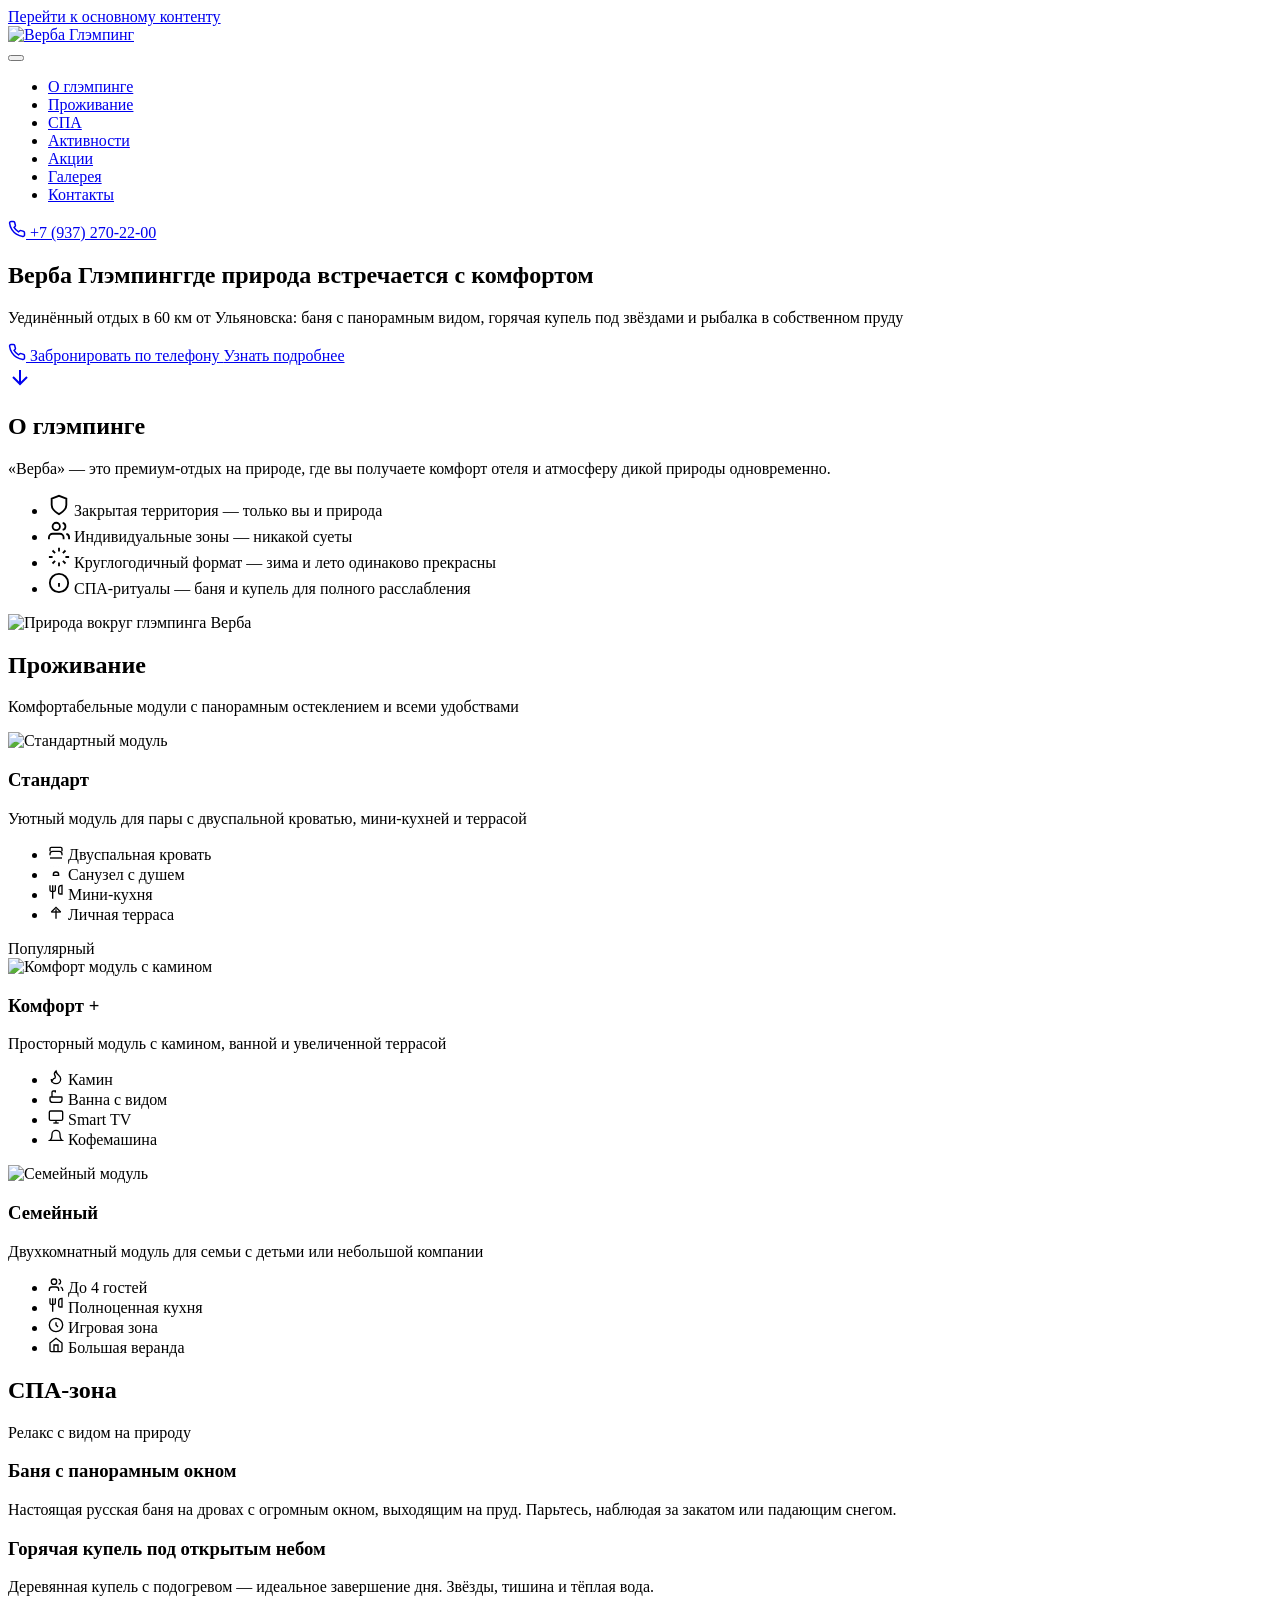
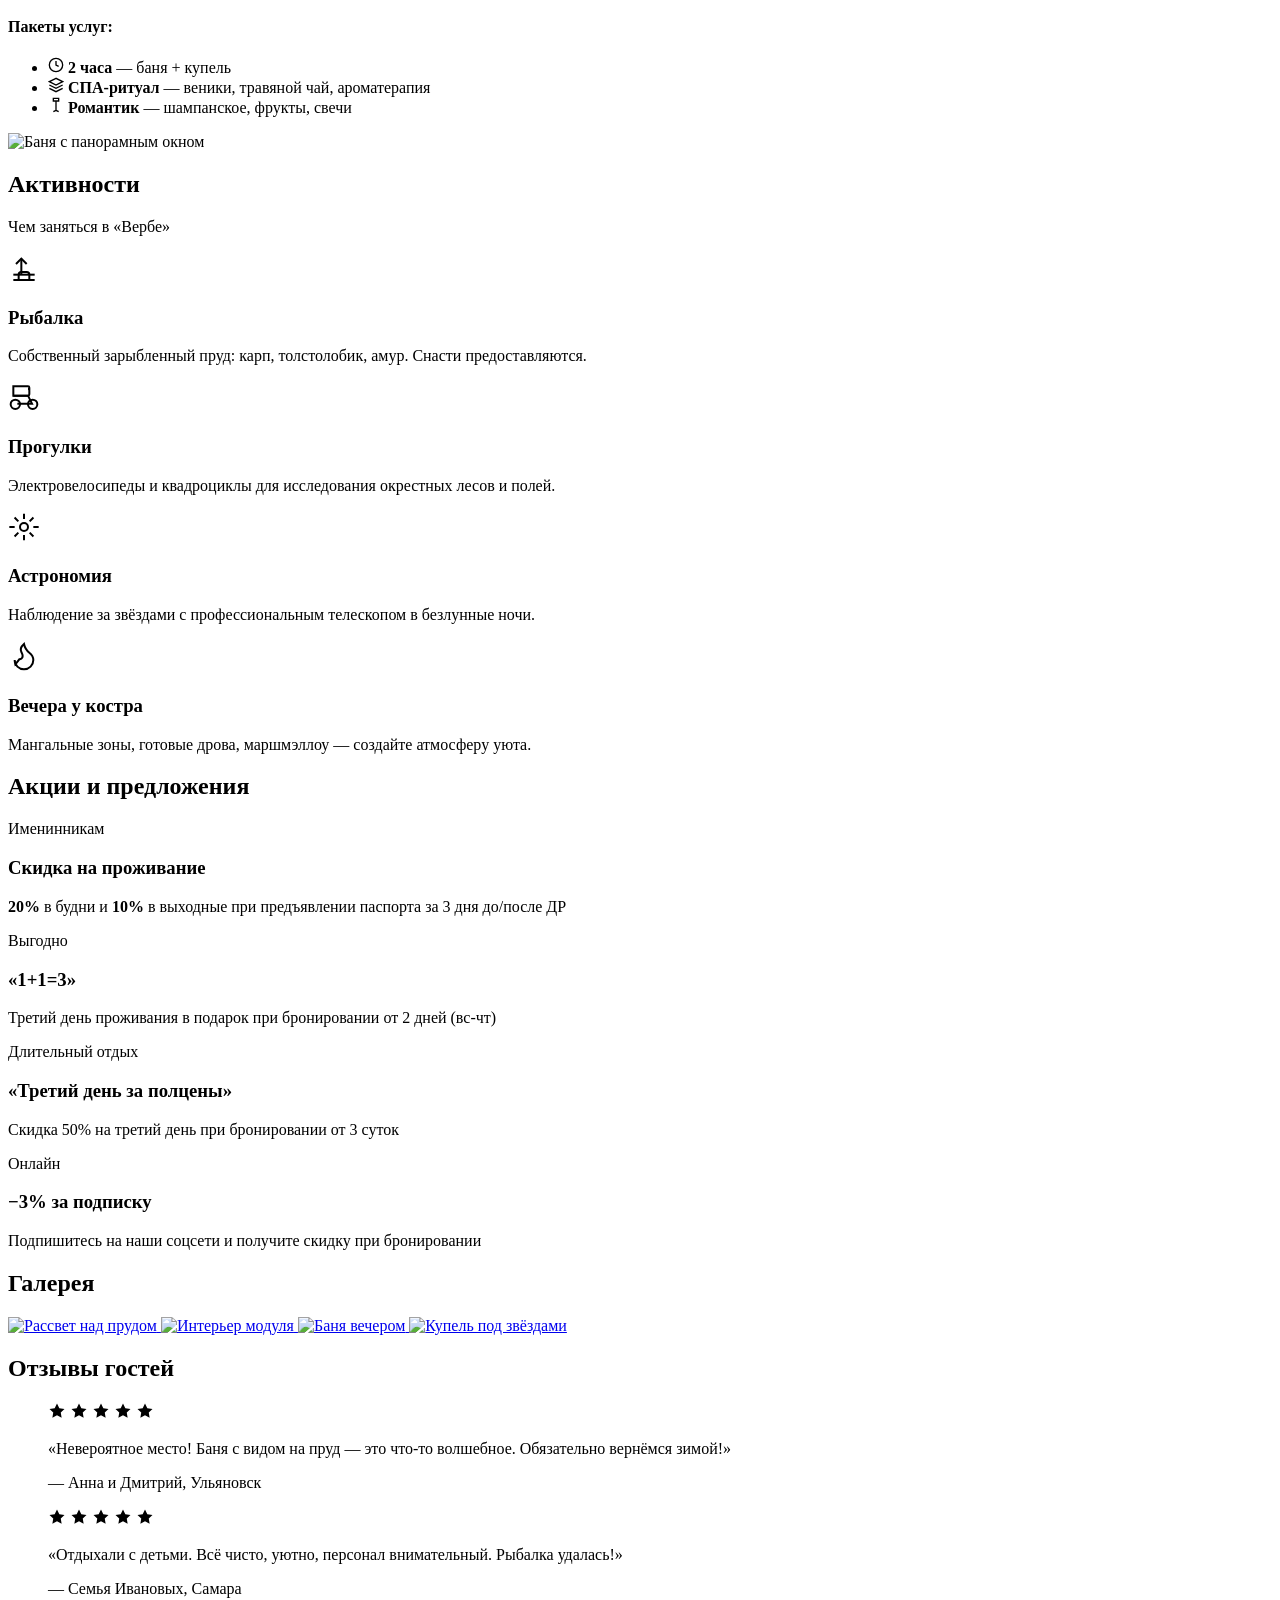
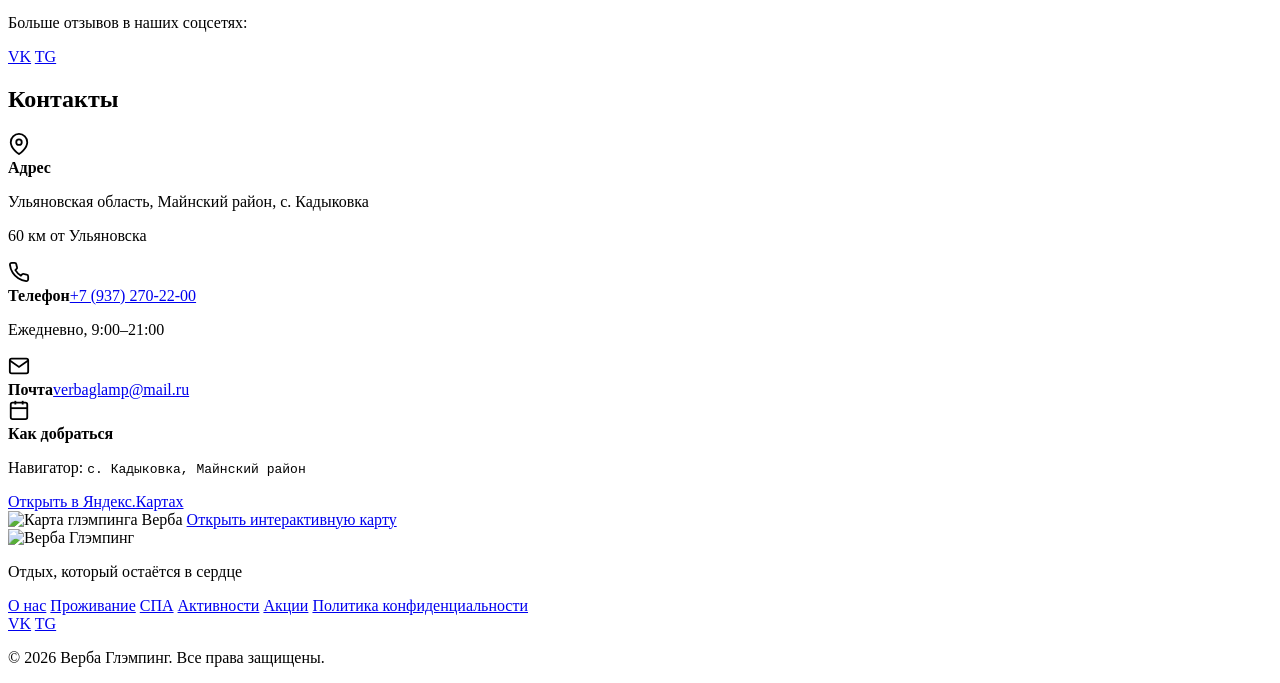
==== index.html @ d399fea7 "Add files via upload" ====
<!DOCTYPE html>
<html lang="ru">
<head>
  <meta charset="UTF-8" />
  <meta name="viewport" content="width=device-width, initial-scale=1.0" />
  
  <!-- SEO Meta -->
  <title>Верба Глэмпинг Ульяновск | Отдых на природе с баней и рыбалкой</title>
  <meta name="description" content="Глэмпинг «Верба» в 60 км от Ульяновска: комфортабельные домики, баня с панорамным видом, горячая купель, рыбалка, уединение. Круглогодичный отдых на природе." />
  <meta name="keywords" content="глэмпинг, ульяновск, отдых на природе, баня, купель, рыбалка, спа, верба, глэмпинг ульяновская область" />
  <meta name="robots" content="index, follow" />
  <meta name="geo.region" content="RU-ULY" />
  <meta name="geo.placename" content="Кадыковка" />
  
  <!-- Open Graph -->
  <meta property="og:type" content="website" />
  <meta property="og:title" content="Верба Глэмпинг — где природа встречается с комфортом" />
  <meta property="og:description" content="Уединённый отдых в 60 км от Ульяновска: баня с панорамным видом, горячая купель под звёздами и рыбалка." />
  <meta property="og:image" content="https://v-glamp.ru/assets/img/og-image.jpg" />
  <meta property="og:url" content="https://v-glamp.ru" />
  
  <!-- Favicon -->
  <link rel="icon" type="image/svg+xml" href="/assets/logo/favicon.svg" />
  
  <!-- Fonts -->
  <link rel="preconnect" href="https://fonts.googleapis.com" />
  <link rel="preconnect" href="https://fonts.gstatic.com" crossorigin />
  <link href="https://fonts.googleapis.com/css2?family=Inter:wght@300;400;500&family=Manrope:wght@600;700&family=Playfair+Display:ital,wght@0,400;1,400&display=swap" rel="stylesheet" />
  
  <link rel="stylesheet" href="/css/style.css" />
  
  <!-- Schema.org -->
  <script type="application/ld+json">
  {
    "@context": "https://schema.org",
    "@type": "LodgingBusiness",
    "name": "Верба Глэмпинг",
    "image": "https://v-glamp.ru/assets/img/hero-bg.webp",
    "description": "Премиум-глэмпинг в Ульяновской области: комфортабельные домики, СПА, рыбалка, уединение на природе",
    "address": {
      "@type": "PostalAddress",
      "streetAddress": "с. Кадыковка",
      "addressLocality": "Майнский район",
      "addressRegion": "Ульяновская область",
      "addressCountry": "RU"
    },
    "geo": { "@type": "GeoCoordinates", "latitude": 54.1234, "longitude": 48.5678 },
    "url": "https://v-glamp.ru",
    "telephone": "+79372702200",
    "email": "verbaglamp@mail.ru",
    "priceRange": "₽₽₽",
    "amenityFeature": [
      {"@type": "LocationFeatureSpecification", "name": "Баня с панорамным окном", "value": true},
      {"@type": "LocationFeatureSpecification", "name": "Горячая купель", "value": true},
      {"@type": "LocationFeatureSpecification", "name": "Рыбалка", "value": true}
    ],
    "openingHoursSpecification": {
      "@type": "OpeningHoursSpecification",
      "dayOfWeek": ["Monday","Tuesday","Wednesday","Thursday","Friday","Saturday","Sunday"],
      "opens": "00:00",
      "closes": "23:59"
    }
  }
  </script>
</head>
<body>
  <a href="#main" class="skip-link">Перейти к основному контенту</a>

  <!-- Header -->
  <header class="header" role="banner">
    <div class="container header__inner">
      <a href="/" class="logo" aria-label="Верба Глэмпинг — главная">
        <img src="/assets/logo/logo.svg" alt="Верба Глэмпинг" width="160" height="44" loading="eager" />
      </a>
      
      <nav class="nav" role="navigation" aria-label="Основная навигация">
        <button class="nav__toggle" aria-expanded="false" aria-controls="nav-menu" aria-label="Открыть меню">
          <span class="nav__toggle-line"></span>
        </button>
        <ul class="nav__menu" id="nav-menu">
          <li><a href="#about" class="nav__link">О глэмпинге</a></li>
          <li><a href="#rooms" class="nav__link">Проживание</a></li>
          <li><a href="#spa" class="nav__link">СПА</a></li>
          <li><a href="#activities" class="nav__link">Активности</a></li>
          <li><a href="#offers" class="nav__link">Акции</a></li>
          <li><a href="#gallery" class="nav__link">Галерея</a></li>
          <li><a href="#contacts" class="nav__link">Контакты</a></li>
        </ul>
      </nav>
      
      <a href="tel:+79372702200" class="header__phone" aria-label="Позвонить: +7 (937) 270-22-00">
        <svg class="icon" width="18" height="18" viewBox="0 0 24 24" fill="none" stroke="currentColor" stroke-width="2"><path d="M22 16.92v3a2 2 0 0 1-2.18 2 19.79 19.79 0 0 1-8.63-3.07 19.5 19.5 0 0 1-6-6 19.79 19.79 0 0 1-3.07-8.67A2 2 0 0 1 4.11 2h3a2 2 0 0 1 2 1.72 12.84 12.84 0 0 0 .7 2.81 2 2 0 0 1-.45 2.11L8.09 9.91a16 16 0 0 0 6 6l1.27-1.27a2 2 0 0 1 2.11-.45 12.84 12.84 0 0 0 2.81.7A2 2 0 0 1 22 16.92z"/></svg>
        <span>+7 (937) 270-22-00</span>
      </a>
    </div>
  </header>

  <main id="main" role="main">
    
    <!-- Hero -->
    <section class="hero" aria-labelledby="hero-title">
      <div class="hero__bg" role="img" aria-label="Природа глэмпинга Верба"></div>
      <div class="container hero__content">
        <h1 id="hero-title" class="hero__title">Верба Глэмпинг<span class="hero__subtitle">где природа встречается с комфортом</span></h1>
        <p class="hero__description">Уединённый отдых в 60 км от Ульяновска: баня с панорамным видом, горячая купель под звёздами и рыбалка в собственном пруду</p>
        <div class="hero__actions">
          <a href="tel:+79372702200" class="btn btn--primary">
            <svg class="icon" width="18" height="18" viewBox="0 0 24 24" fill="none" stroke="currentColor" stroke-width="2"><path d="M22 16.92v3a2 2 0 0 1-2.18 2 19.79 19.79 0 0 1-8.63-3.07 19.5 19.5 0 0 1-6-6 19.79 19.79 0 0 1-3.07-8.67A2 2 0 0 1 4.11 2h3a2 2 0 0 1 2 1.72 12.84 12.84 0 0 0 .7 2.81 2 2 0 0 1-.45 2.11L8.09 9.91a16 16 0 0 0 6 6l1.27-1.27a2 2 0 0 1 2.11-.45 12.84 12.84 0 0 0 2.81.7A2 2 0 0 1 22 16.92z"/></svg>
            Забронировать по телефону
          </a>
          <a href="#about" class="btn btn--outline">Узнать подробнее</a>
        </div>
      </div>
      <div class="hero__scroll">
        <a href="#about" aria-label="Прокрутить вниз">
          <svg width="24" height="24" viewBox="0 0 24 24" fill="none" stroke="currentColor" stroke-width="2"><path d="M12 5v14M19 12l-7 7-7-7"/></svg>
        </a>
      </div>
    </section>

    <!-- About -->
    <section id="about" class="section about" aria-labelledby="about-title">
      <div class="container">
        <h2 id="about-title" class="section__title">О глэмпинге</h2>
        <div class="about__grid">
          <div class="about__text">
            <p class="about__lead">«Верба» — это премиум-отдых на природе, где вы получаете комфорт отеля и атмосферу дикой природы одновременно.</p>
            <ul class="features-list">
              <li class="features-list__item">
                <svg class="icon" width="22" height="22" viewBox="0 0 24 24" fill="none" stroke="currentColor" stroke-width="2"><path d="M12 22s8-4 8-10V5l-8-3-8 3v7c0 6 8 10 8 10z"/></svg>
                <span>Закрытая территория — только вы и природа</span>
              </li>
              <li class="features-list__item">
                <svg class="icon" width="22" height="22" viewBox="0 0 24 24" fill="none" stroke="currentColor" stroke-width="2"><path d="M17 21v-2a4 4 0 0 0-4-4H5a4 4 0 0 0-4 4v2"/><circle cx="9" cy="7" r="4"/><path d="M23 21v-2a4 4 0 0 0-3-3.87"/><path d="M16 3.13a4 4 0 0 1 0 7.75"/></svg>
                <span>Индивидуальные зоны — никакой суеты</span>
              </li>
              <li class="features-list__item">
                <svg class="icon" width="22" height="22" viewBox="0 0 24 24" fill="none" stroke="currentColor" stroke-width="2"><path d="M12 2v4M12 18v4M4.93 4.93l2.83 2.83M16.24 16.24l2.83 2.83M1 12h4M19 12h4M4.93 19.07l2.83-2.83M16.24 7.76l2.83-2.83"/></svg>
                <span>Круглогодичный формат — зима и лето одинаково прекрасны</span>
              </li>
              <li class="features-list__item">
                <svg class="icon" width="22" height="22" viewBox="0 0 24 24" fill="none" stroke="currentColor" stroke-width="2"><path d="M12 22c5.523 0 10-4.477 10-10S17.523 2 12 2 2 6.477 2 12s4.477 10 10 10z"/><path d="M12 16v-4M12 8h.01"/></svg>
                <span>СПА-ритуалы — баня и купель для полного расслабления</span>
              </li>
            </ul>
          </div>
          <div class="about__image">
            <img src="/assets/img/about-nature.webp" alt="Природа вокруг глэмпинга Верба" width="600" height="400" loading="lazy" />
          </div>
        </div>
      </div>
    </section>

    <!-- Rooms -->
    <section id="rooms" class="section rooms" aria-labelledby="rooms-title">
      <div class="container">
        <h2 id="rooms-title" class="section__title">Проживание</h2>
        <p class="section__subtitle">Комфортабельные модули с панорамным остеклением и всеми удобствами</p>
        
        <div class="cards-grid">
          <article class="card room-card">
            <div class="card__image">
              <img src="/assets/img/room-standard.webp" alt="Стандартный модуль" width="400" height="300" loading="lazy" />
            </div>
            <div class="card__content">
              <h3 class="card__title">Стандарт</h3>
              <p class="card__desc">Уютный модуль для пары с двуспальной кроватью, мини-кухней и террасой</p>
              <ul class="card__amenities">
                <li><svg class="icon" width="16" height="16" viewBox="0 0 24 24" fill="none" stroke="currentColor" stroke-width="2"><path d="M3 17v-2a4 4 0 0 1 4-4h10a4 4 0 0 1 4 4v2"/><path d="M3 21h18"/><path d="M3 11V7a2 2 0 0 1 2-2h14a2 2 0 0 1 2 2v4"/></svg> Двуспальная кровать</li>
                <li><svg class="icon" width="16" height="16" viewBox="0 0 24 24" fill="none" stroke="currentColor" stroke-width="2"><path d="M4 4h.01"/><path d="M8 4h.01"/><path d="M12 4h.01"/><path d="M16 4h.01"/><path d="M20 4h.01"/><path d="M12 12a4 4 0 0 1 4 4v1H8v-1a4 4 0 0 1 4-4z"/></svg> Санузел с душем</li>
                <li><svg class="icon" width="16" height="16" viewBox="0 0 24 24" fill="none" stroke="currentColor" stroke-width="2"><path d="M3 2v7c0 1.1.9 2 2 2h4a2 2 0 0 0 2-2V2"/><path d="M7 2v20"/><path d="M21 15V2v0a5 5 0 0 0-5 5v6c0 1.1.9 2 2 2h3Z"/></svg> Мини-кухня</li>
                <li><svg class="icon" width="16" height="16" viewBox="0 0 24 24" fill="none" stroke="currentColor" stroke-width="2"><path d="M12 22V8"/><path d="M5 12l7-7 7 7"/><path d="M5 12h14"/></svg> Личная терраса</li>
              </ul>
            </div>
          </article>

          <article class="card room-card room-card--featured">
            <div class="card__badge">Популярный</div>
            <div class="card__image">
              <img src="/assets/img/room-comfort.webp" alt="Комфорт модуль с камином" width="400" height="300" loading="lazy" />
            </div>
            <div class="card__content">
              <h3 class="card__title">Комфорт +</h3>
              <p class="card__desc">Просторный модуль с камином, ванной и увеличенной террасой</p>
              <ul class="card__amenities">
                <li><svg class="icon" width="16" height="16" viewBox="0 0 24 24" fill="none" stroke="currentColor" stroke-width="2"><path d="M8.5 14.5A2.5 2.5 0 0 0 11 12c0-1.38-.5-2-1-3-1.072-2.143-.224-4.054 2-6 .5 2.5 2 4.9 4 6.5 2 1.6 3 3.5 3 5.5a7 7 0 1 1-14 0c0 1.1.2 2.2.5 3.3z"/></svg> Камин</li>
                <li><svg class="icon" width="16" height="16" viewBox="0 0 24 24" fill="none" stroke="currentColor" stroke-width="2"><path d="M4 12h16a1 1 0 0 1 1 1v3a4 4 0 0 1-4 4H7a4 4 0 0 1-4-4v-3a1 1 0 0 1 1-1Z"/><path d="M6 12V5a2 2 0 0 1 2-2h3v2.25"/></svg> Ванна с видом</li>
                <li><svg class="icon" width="16" height="16" viewBox="0 0 24 24" fill="none" stroke="currentColor" stroke-width="2"><rect x="2" y="3" width="20" height="14" rx="2"/><path d="M8 21h8"/><path d="M12 17v4"/></svg> Smart TV</li>
                <li><svg class="icon" width="16" height="16" viewBox="0 0 24 24" fill="none" stroke="currentColor" stroke-width="2"><path d="M18 8a6 6 0 0 0-12 0c0 7-3 9-3 9h18s-3-2-3-9"/><path d="M12 2v1"/></svg> Кофемашина</li>
              </ul>
            </div>
          </article>

          <article class="card room-card">
            <div class="card__image">
              <img src="/assets/img/room-family.webp" alt="Семейный модуль" width="400" height="300" loading="lazy" />
            </div>
            <div class="card__content">
              <h3 class="card__title">Семейный</h3>
              <p class="card__desc">Двухкомнатный модуль для семьи с детьми или небольшой компании</p>
              <ul class="card__amenities">
                <li><svg class="icon" width="16" height="16" viewBox="0 0 24 24" fill="none" stroke="currentColor" stroke-width="2"><path d="M16 21v-2a4 4 0 0 0-4-4H6a4 4 0 0 0-4 4v2"/><circle cx="9" cy="7" r="4"/><path d="M22 21v-2a4 4 0 0 0-3-3.87"/><path d="M16 3.13a4 4 0 0 1 0 7.75"/></svg> До 4 гостей</li>
                <li><svg class="icon" width="16" height="16" viewBox="0 0 24 24" fill="none" stroke="currentColor" stroke-width="2"><path d="M3 2v7c0 1.1.9 2 2 2h4a2 2 0 0 0 2-2V2"/><path d="M7 2v20"/><path d="M21 15V2v0a5 5 0 0 0-5 5v6c0 1.1.9 2 2 2h3Z"/></svg> Полноценная кухня</li>
                <li><svg class="icon" width="16" height="16" viewBox="0 0 24 24" fill="none" stroke="currentColor" stroke-width="2"><circle cx="12" cy="12" r="10"/><path d="M12 8v4l3 3"/></svg> Игровая зона</li>
                <li><svg class="icon" width="16" height="16" viewBox="0 0 24 24" fill="none" stroke="currentColor" stroke-width="2"><path d="M3 9l9-7 9 7v11a2 2 0 0 1-2 2H5a2 2 0 0 1-2-2z"/><polyline points="9 22 9 12 15 12 15 22"/></svg> Большая веранда</li>
              </ul>
            </div>
          </article>
        </div>
      </div>
    </section>

    <!-- SPA -->
    <section id="spa" class="section spa" aria-labelledby="spa-title">
      <div class="container">
        <h2 id="spa-title" class="section__title">СПА-зона</h2>
        <p class="section__subtitle">Релакс с видом на природу</p>
        
        <div class="spa__grid">
          <div class="spa__content">
            <h3 class="spa__subtitle">Баня с панорамным окном</h3>
            <p>Настоящая русская баня на дровах с огромным окном, выходящим на пруд. Парьтесь, наблюдая за закатом или падающим снегом.</p>
            
            <h3 class="spa__subtitle">Горячая купель под открытым небом</h3>
            <p>Деревянная купель с подогревом — идеальное завершение дня. Звёзды, тишина и тёплая вода.</p>
            
            <div class="spa__packages">
              <h4>Пакеты услуг:</h4>
              <ul>
                <li><svg class="icon" width="16" height="16" viewBox="0 0 24 24" fill="none" stroke="currentColor" stroke-width="2"><circle cx="12" cy="12" r="10"/><polyline points="12 6 12 12 16 14"/></svg> <strong>2 часа</strong> — баня + купель</li>
                <li><svg class="icon" width="16" height="16" viewBox="0 0 24 24" fill="none" stroke="currentColor" stroke-width="2"><path d="M12 2L2 7l10 5 10-5-10-5zM2 17l10 5 10-5M2 12l10 5 10-5"/></svg> <strong>СПА-ритуал</strong> — веники, травяной чай, ароматерапия</li>
                <li><svg class="icon" width="16" height="16" viewBox="0 0 24 24" fill="none" stroke="currentColor" stroke-width="2"><path d="M8 2h8v4H8zM12 6v14M12 20l4 2M12 20l-4 2"/></svg> <strong>Романтик</strong> — шампанское, фрукты, свечи</li>
              </ul>
            </div>
          </div>
          <div class="spa__image">
            <img src="/assets/img/spa-banya.webp" alt="Баня с панорамным окном" width="600" height="400" loading="lazy" />
          </div>
        </div>
      </div>
    </section>

    <!-- Activities -->
    <section id="activities" class="section activities" aria-labelledby="activities-title">
      <div class="container">
        <h2 id="activities-title" class="section__title">Активности</h2>
        <p class="section__subtitle">Чем заняться в «Вербе»</p>
        
        <div class="activities__grid">
          <article class="activity-card">
            <div class="activity-card__icon"><svg width="32" height="32" viewBox="0 0 24 24" fill="none" stroke="currentColor" stroke-width="1.5"><path d="M6 9l4-4 4 4"/><path d="M10 5v12"/><path d="M20 17H4"/><path d="M20 21H4"/><path d="M16 21v-4a2 2 0 0 0-2-2h-4a2 2 0 0 0-2 2v4"/></svg></div>
            <h3>Рыбалка</h3>
            <p>Собственный зарыбленный пруд: карп, толстолобик, амур. Снасти предоставляются.</p>
          </article>
          
          <article class="activity-card">
            <div class="activity-card__icon"><svg width="32" height="32" viewBox="0 0 24 24" fill="none" stroke="currentColor" stroke-width="1.5"><circle cx="5.5" cy="17.5" r="3.5"/><circle cx="18.5" cy="17.5" r="3.5"/><path d="M15 6a1 1 0 0 1 1 1v3a1 1 0 0 1-1 1H4V4h11a1 1 0 0 1 1 1v1Z"/><path d="M4 11h11l3 6H7"/></svg></div>
            <h3>Прогулки</h3>
            <p>Электровелосипеды и квадроциклы для исследования окрестных лесов и полей.</p>
          </article>
          
          <article class="activity-card">
            <div class="activity-card__icon"><svg width="32" height="32" viewBox="0 0 24 24" fill="none" stroke="currentColor" stroke-width="1.5"><circle cx="12" cy="12" r="3"/><path d="M12 2v4M12 18v4M4.93 4.93l2.83 2.83M16.24 16.24l2.83 2.83M1 12h4M19 12h4M4.93 19.07l2.83-2.83M16.24 7.76l2.83-2.83"/></svg></div>
            <h3>Астрономия</h3>
            <p>Наблюдение за звёздами с профессиональным телескопом в безлунные ночи.</p>
          </article>
          
          <article class="activity-card">
            <div class="activity-card__icon"><svg width="32" height="32" viewBox="0 0 24 24" fill="none" stroke="currentColor" stroke-width="1.5"><path d="M8.5 14.5A2.5 2.5 0 0 0 11 12c0-1.38-.5-2-1-3-1.072-2.143-.224-4.054 2-6 .5 2.5 2 4.9 4 6.5 2 1.6 3 3.5 3 5.5a7 7 0 1 1-14 0c0 1.1.2 2.2.5 3.3z"/></svg></div>
            <h3>Вечера у костра</h3>
            <p>Мангальные зоны, готовые дрова, маршмэллоу — создайте атмосферу уюта.</p>
          </article>
        </div>
      </div>
    </section>

    <!-- Offers -->
    <section id="offers" class="section offers" aria-labelledby="offers-title">
      <div class="container">
        <h2 id="offers-title" class="section__title">Акции и предложения</h2>
        
        <div class="offers__grid">
          <article class="offer-card">
            <div class="offer-card__badge">Именинникам</div>
            <h3>Скидка на проживание</h3>
            <p><strong>20%</strong> в будни и <strong>10%</strong> в выходные при предъявлении паспорта за 3 дня до/после ДР</p>
          </article>
          
          <article class="offer-card">
            <div class="offer-card__badge">Выгодно</div>
            <h3>«1+1=3»</h3>
            <p>Третий день проживания в подарок при бронировании от 2 дней (вс-чт)</p>
          </article>
          
          <article class="offer-card">
            <div class="offer-card__badge">Длительный отдых</div>
            <h3>«Третий день за полцены»</h3>
            <p>Скидка 50% на третий день при бронировании от 3 суток</p>
          </article>
          
          <article class="offer-card">
            <div class="offer-card__badge">Онлайн</div>
            <h3>−3% за подписку</h3>
            <p>Подпишитесь на наши соцсети и получите скидку при бронировании</p>
          </article>
        </div>
      </div>
    </section>

    <!-- Gallery -->
    <section id="gallery" class="section gallery" aria-labelledby="gallery-title">
      <div class="container">
        <h2 id="gallery-title" class="section__title">Галерея</h2>
        <div class="gallery__grid">
          <a href="/assets/img/gallery-1-full.jpg" class="gallery__item" data-lightbox="gallery">
            <img src="/assets/img/gallery-1-thumb.webp" alt="Рассвет над прудом" width="400" height="300" loading="lazy" />
          </a>
          <a href="/assets/img/gallery-2-full.jpg" class="gallery__item" data-lightbox="gallery">
            <img src="/assets/img/gallery-2-thumb.webp" alt="Интерьер модуля" width="400" height="300" loading="lazy" />
          </a>
          <a href="/assets/img/gallery-3-full.jpg" class="gallery__item" data-lightbox="gallery">
            <img src="/assets/img/gallery-3-thumb.webp" alt="Баня вечером" width="400" height="300" loading="lazy" />
          </a>
          <a href="/assets/img/gallery-4-full.jpg" class="gallery__item" data-lightbox="gallery">
            <img src="/assets/img/gallery-4-thumb.webp" alt="Купель под звёздами" width="400" height="300" loading="lazy" />
          </a>
        </div>
      </div>
    </section>

    <!-- Reviews -->
    <section class="section reviews" aria-labelledby="reviews-title">
      <div class="container">
        <h2 id="reviews-title" class="section__title">Отзывы гостей</h2>
        <div class="reviews__slider">
          <blockquote class="review-card">
            <div class="review-card__rating" aria-label="5 звезд">
              <svg width="18" height="18" viewBox="0 0 24 24" fill="currentColor"><path d="M12 2l3.09 6.26L22 9.27l-5 4.87 1.18 6.88L12 17.77l-6.18 3.25L7 14.14 2 9.27l6.91-1.01L12 2z"/></svg>
              <svg width="18" height="18" viewBox="0 0 24 24" fill="currentColor"><path d="M12 2l3.09 6.26L22 9.27l-5 4.87 1.18 6.88L12 17.77l-6.18 3.25L7 14.14 2 9.27l6.91-1.01L12 2z"/></svg>
              <svg width="18" height="18" viewBox="0 0 24 24" fill="currentColor"><path d="M12 2l3.09 6.26L22 9.27l-5 4.87 1.18 6.88L12 17.77l-6.18 3.25L7 14.14 2 9.27l6.91-1.01L12 2z"/></svg>
              <svg width="18" height="18" viewBox="0 0 24 24" fill="currentColor"><path d="M12 2l3.09 6.26L22 9.27l-5 4.87 1.18 6.88L12 17.77l-6.18 3.25L7 14.14 2 9.27l6.91-1.01L12 2z"/></svg>
              <svg width="18" height="18" viewBox="0 0 24 24" fill="currentColor"><path d="M12 2l3.09 6.26L22 9.27l-5 4.87 1.18 6.88L12 17.77l-6.18 3.25L7 14.14 2 9.27l6.91-1.01L12 2z"/></svg>
            </div>
            <p class="review-card__text">«Невероятное место! Баня с видом на пруд — это что-то волшебное. Обязательно вернёмся зимой!»</p>
            <footer class="review-card__author">— Анна и Дмитрий, Ульяновск</footer>
          </blockquote>
          
          <blockquote class="review-card">
            <div class="review-card__rating" aria-label="5 звезд">
              <svg width="18" height="18" viewBox="0 0 24 24" fill="currentColor"><path d="M12 2l3.09 6.26L22 9.27l-5 4.87 1.18 6.88L12 17.77l-6.18 3.25L7 14.14 2 9.27l6.91-1.01L12 2z"/></svg>
              <svg width="18" height="18" viewBox="0 0 24 24" fill="currentColor"><path d="M12 2l3.09 6.26L22 9.27l-5 4.87 1.18 6.88L12 17.77l-6.18 3.25L7 14.14 2 9.27l6.91-1.01L12 2z"/></svg>
              <svg width="18" height="18" viewBox="0 0 24 24" fill="currentColor"><path d="M12 2l3.09 6.26L22 9.27l-5 4.87 1.18 6.88L12 17.77l-6.18 3.25L7 14.14 2 9.27l6.91-1.01L12 2z"/></svg>
              <svg width="18" height="18" viewBox="0 0 24 24" fill="currentColor"><path d="M12 2l3.09 6.26L22 9.27l-5 4.87 1.18 6.88L12 17.77l-6.18 3.25L7 14.14 2 9.27l6.91-1.01L12 2z"/></svg>
              <svg width="18" height="18" viewBox="0 0 24 24" fill="currentColor"><path d="M12 2l3.09 6.26L22 9.27l-5 4.87 1.18 6.88L12 17.77l-6.18 3.25L7 14.14 2 9.27l6.91-1.01L12 2z"/></svg>
            </div>
            <p class="review-card__text">«Отдыхали с детьми. Всё чисто, уютно, персонал внимательный. Рыбалка удалась!»</p>
            <footer class="review-card__author">— Семья Ивановых, Самара</footer>
          </blockquote>
        </div>
        
        <div class="reviews__cta">
          <p>Больше отзывов в наших соцсетях:</p>
          <div class="social-links">
            <a href="https://vk.com/verbaglamp" class="social-link vk" aria-label="ВКонтакте" target="_blank" rel="noopener">VK</a>
            <a href="https://t.me/verbaglamp" class="social-link telegram" aria-label="Telegram" target="_blank" rel="noopener">TG</a>
          </div>
        </div>
      </div>
    </section>

    <!-- Contacts -->
    <section id="contacts" class="section contacts" aria-labelledby="contacts-title">
      <div class="container">
        <h2 id="contacts-title" class="section__title">Контакты</h2>
        
        <div class="contacts__grid">
          <div class="contacts__info">
            <div class="contact-item">
              <svg class="icon" width="22" height="22" viewBox="0 0 24 24" fill="none" stroke="currentColor" stroke-width="2"><path d="M21 10c0 7-9 13-9 13s-9-6-9-13a9 9 0 0 1 18 0z"/><circle cx="12" cy="10" r="3"/></svg>
              <div><strong>Адрес</strong><p>Ульяновская область, Майнский район, с. Кадыковка</p><p class="text-sm text-muted">60 км от Ульяновска</p></div>
            </div>
            
            <div class="contact-item">
              <svg class="icon" width="22" height="22" viewBox="0 0 24 24" fill="none" stroke="currentColor" stroke-width="2"><path d="M22 16.92v3a2 2 0 0 1-2.18 2 19.79 19.79 0 0 1-8.63-3.07 19.5 19.5 0 0 1-6-6 19.79 19.79 0 0 1-3.07-8.67A2 2 0 0 1 4.11 2h3a2 2 0 0 1 2 1.72 12.84 12.84 0 0 0 .7 2.81 2 2 0 0 1-.45 2.11L8.09 9.91a16 16 0 0 0 6 6l1.27-1.27a2 2 0 0 1 2.11-.45 12.84 12.84 0 0 0 2.81.7A2 2 0 0 1 22 16.92z"/></svg>
              <div><strong>Телефон</strong><a href="tel:+79372702200" class="link">+7 (937) 270-22-00</a><p class="text-sm text-muted">Ежедневно, 9:00–21:00</p></div>
            </div>
            
            <div class="contact-item">
              <svg class="icon" width="22" height="22" viewBox="0 0 24 24" fill="none" stroke="currentColor" stroke-width="2"><path d="M4 4h16c1.1 0 2 .9 2 2v12c0 1.1-.9 2-2 2H4c-1.1 0-2-.9-2-2V6c0-1.1.9-2 2-2z"/><polyline points="22,6 12,13 2,6"/></svg>
              <div><strong>Почта</strong><a href="mailto:verbaglamp@mail.ru" class="link">verbaglamp@mail.ru</a></div>
            </div>
            
            <div class="contact-item">
              <svg class="icon" width="22" height="22" viewBox="0 0 24 24" fill="none" stroke="currentColor" stroke-width="2"><rect x="3" y="4" width="18" height="18" rx="2" ry="2"/><line x1="16" y1="2" x2="16" y2="6"/><line x1="8" y1="2" x2="8" y2="6"/><line x1="3" y1="10" x2="21" y2="10"/></svg>
              <div><strong>Как добраться</strong><p>Навигатор: <code class="code">с. Кадыковка, Майнский район</code></p><a href="https://yandex.ru/maps/?text=Верба+глэмпинг+Кадыковка" class="link" target="_blank" rel="noopener">Открыть в Яндекс.Картах</a></div>
            </div>
          </div>
          
          <div class="contacts__map">
            <div class="map-placeholder" role="img" aria-label="Карта расположения">
              <img src="/assets/img/map-placeholder.webp" alt="Карта глэмпинга Верба" width="500" height="350" loading="lazy" />
              <a href="https://yandex.ru/maps/?text=Верба+глэмпинг+Кадыковка" class="map-link" target="_blank" rel="noopener">Открыть интерактивную карту</a>
            </div>
          </div>
        </div>
      </div>
    </section>
  </main>

  <!-- Footer -->
  <footer class="footer" role="contentinfo">
    <div class="container footer__inner">
      <div class="footer__brand">
        <img src="/assets/logo/logo-white.svg" alt="Верба Глэмпинг" width="140" height="38" loading="lazy" />
        <p class="footer__slogan">Отдых, который остаётся в сердце</p>
      </div>
      
      <nav class="footer__nav" aria-label="Дополнительная навигация">
        <a href="#about">О нас</a>
        <a href="#rooms">Проживание</a>
        <a href="#spa">СПА</a>
        <a href="#activities">Активности</a>
        <a href="#offers">Акции</a>
        <a href="/privacy-policy">Политика конфиденциальности</a>
      </nav>
      
      <div class="footer__social">
        <a href="https://vk.com/verbaglamp" class="social-icon vk" aria-label="ВКонтакте" target="_blank" rel="noopener">VK</a>
        <a href="https://t.me/verbaglamp" class="social-icon telegram" aria-label="Telegram" target="_blank" rel="noopener">TG</a>
      </div>
      
      <div class="footer__copyright">
        <p>&copy; <time datetime="2026">2026</time> Верба Глэмпинг. Все права защищены.</p>
      </div>
    </div>
  </footer>

  <script src="/js/script.js" defer></script>
</body>
</html>
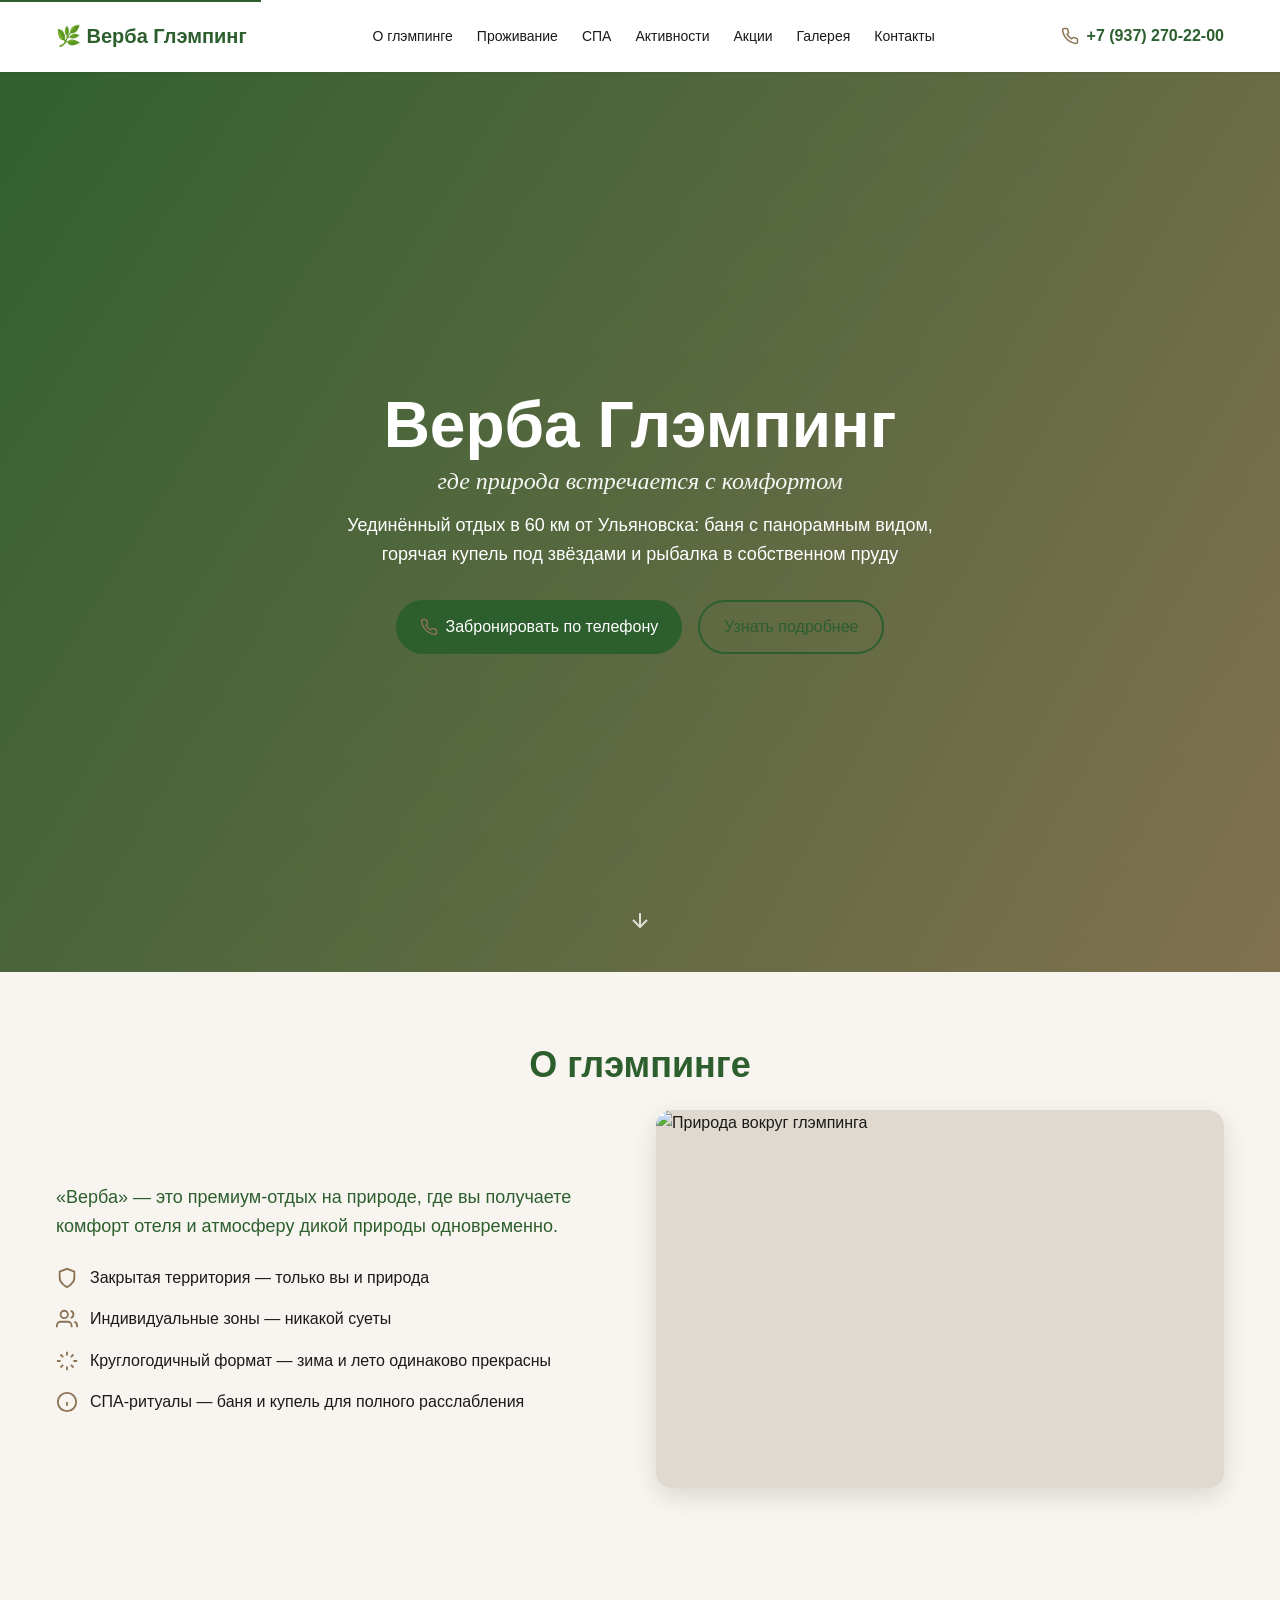
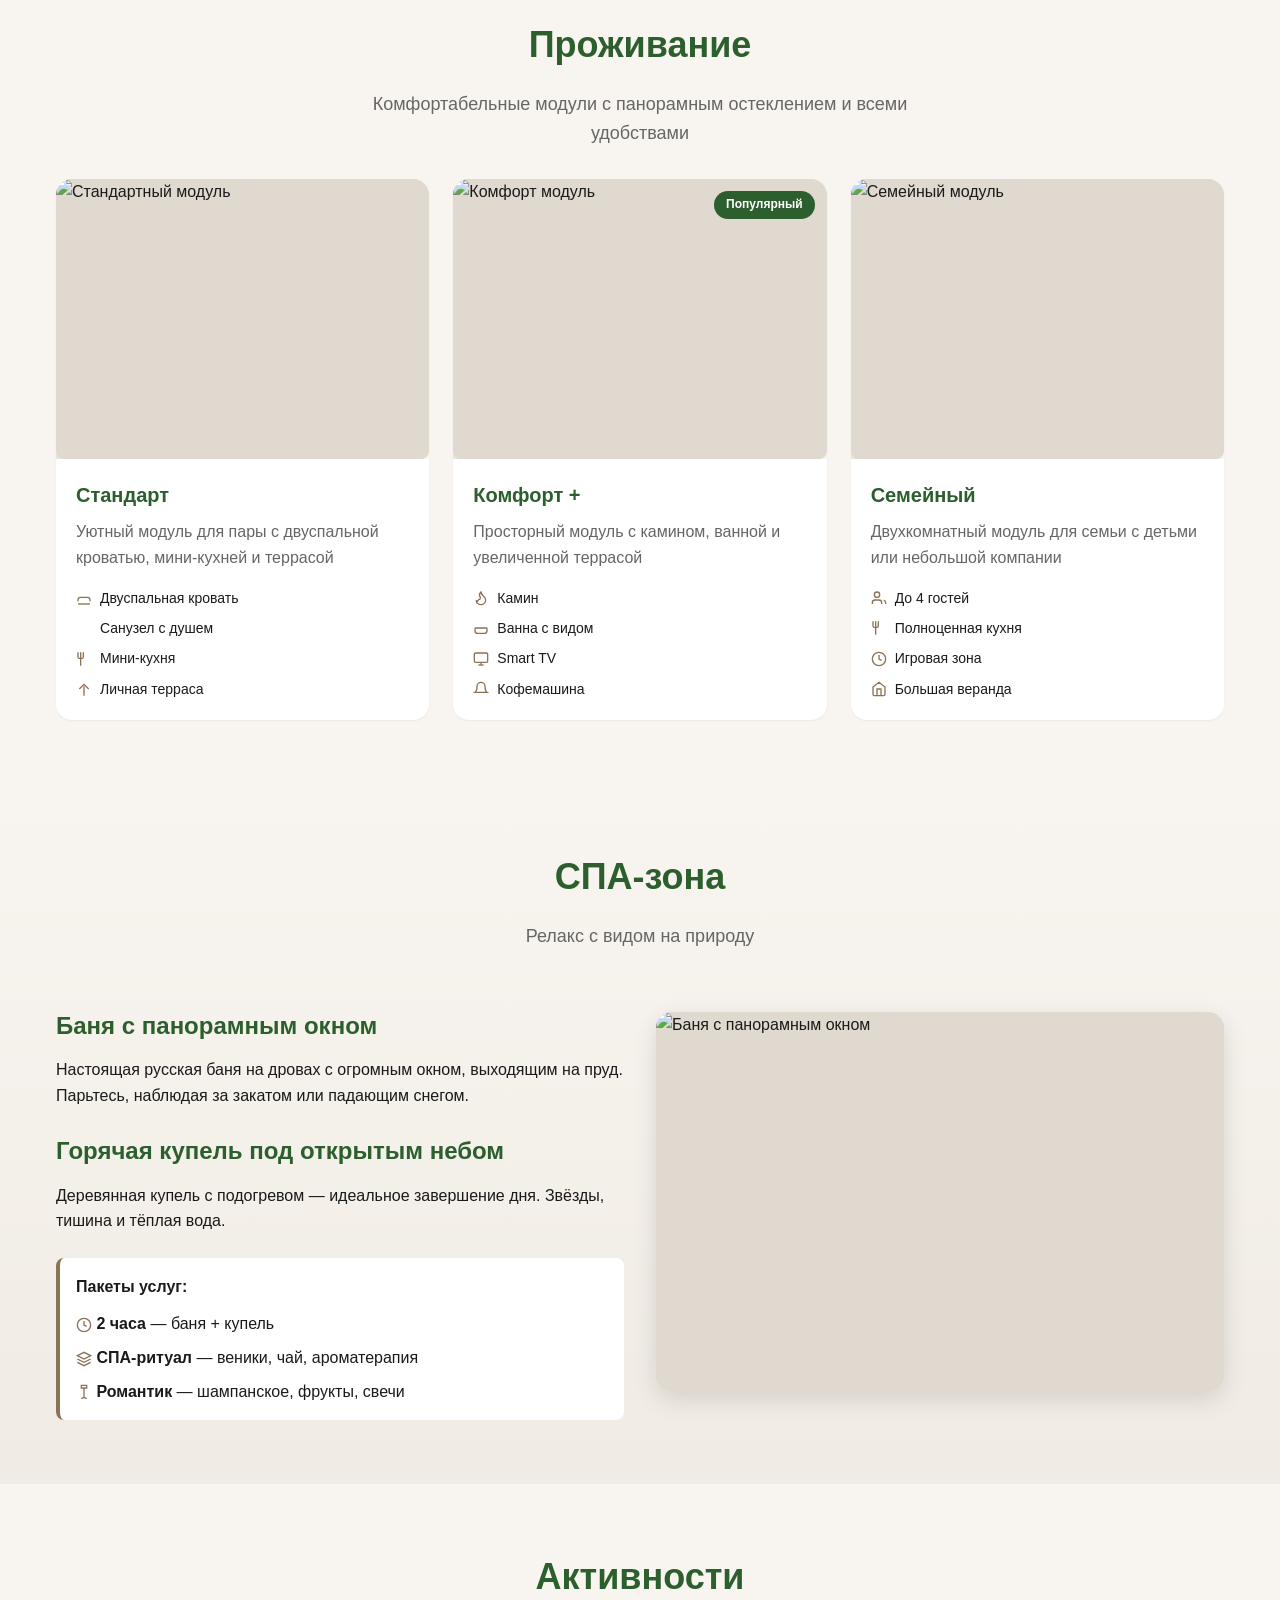
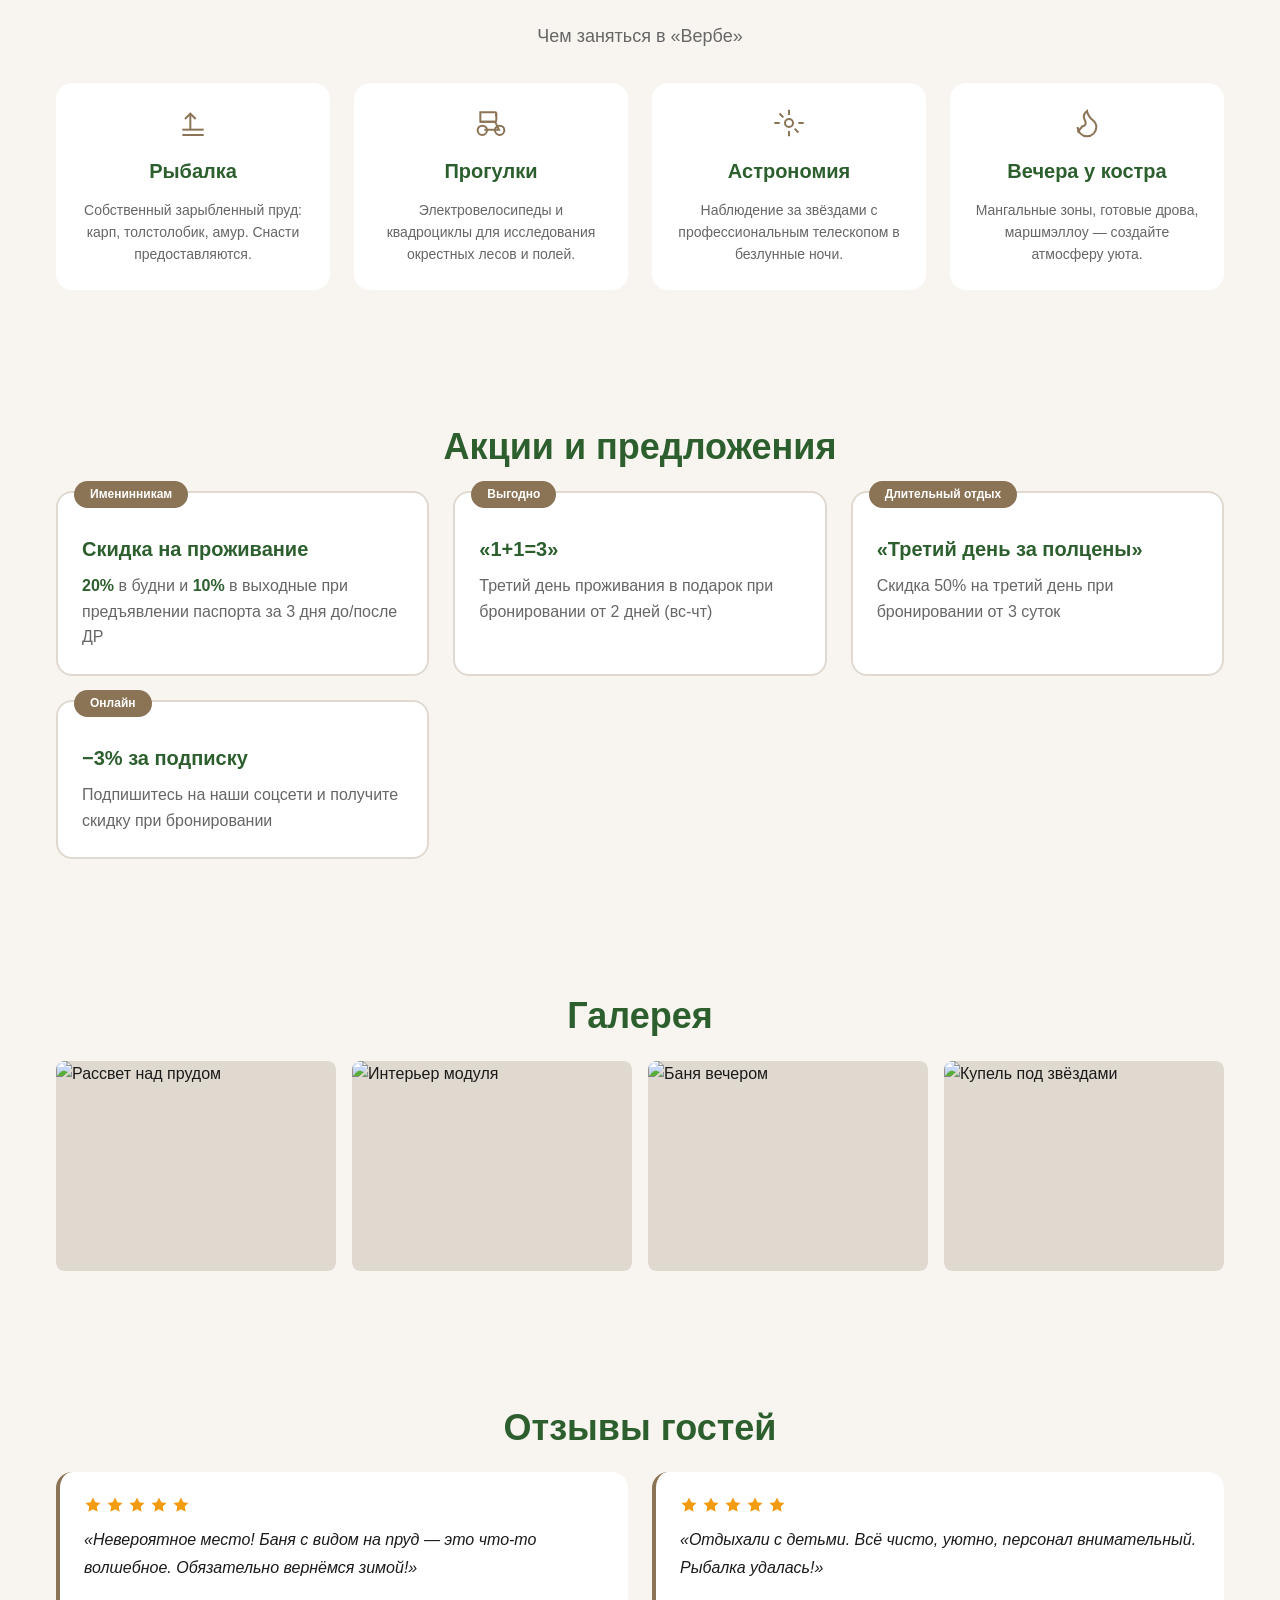
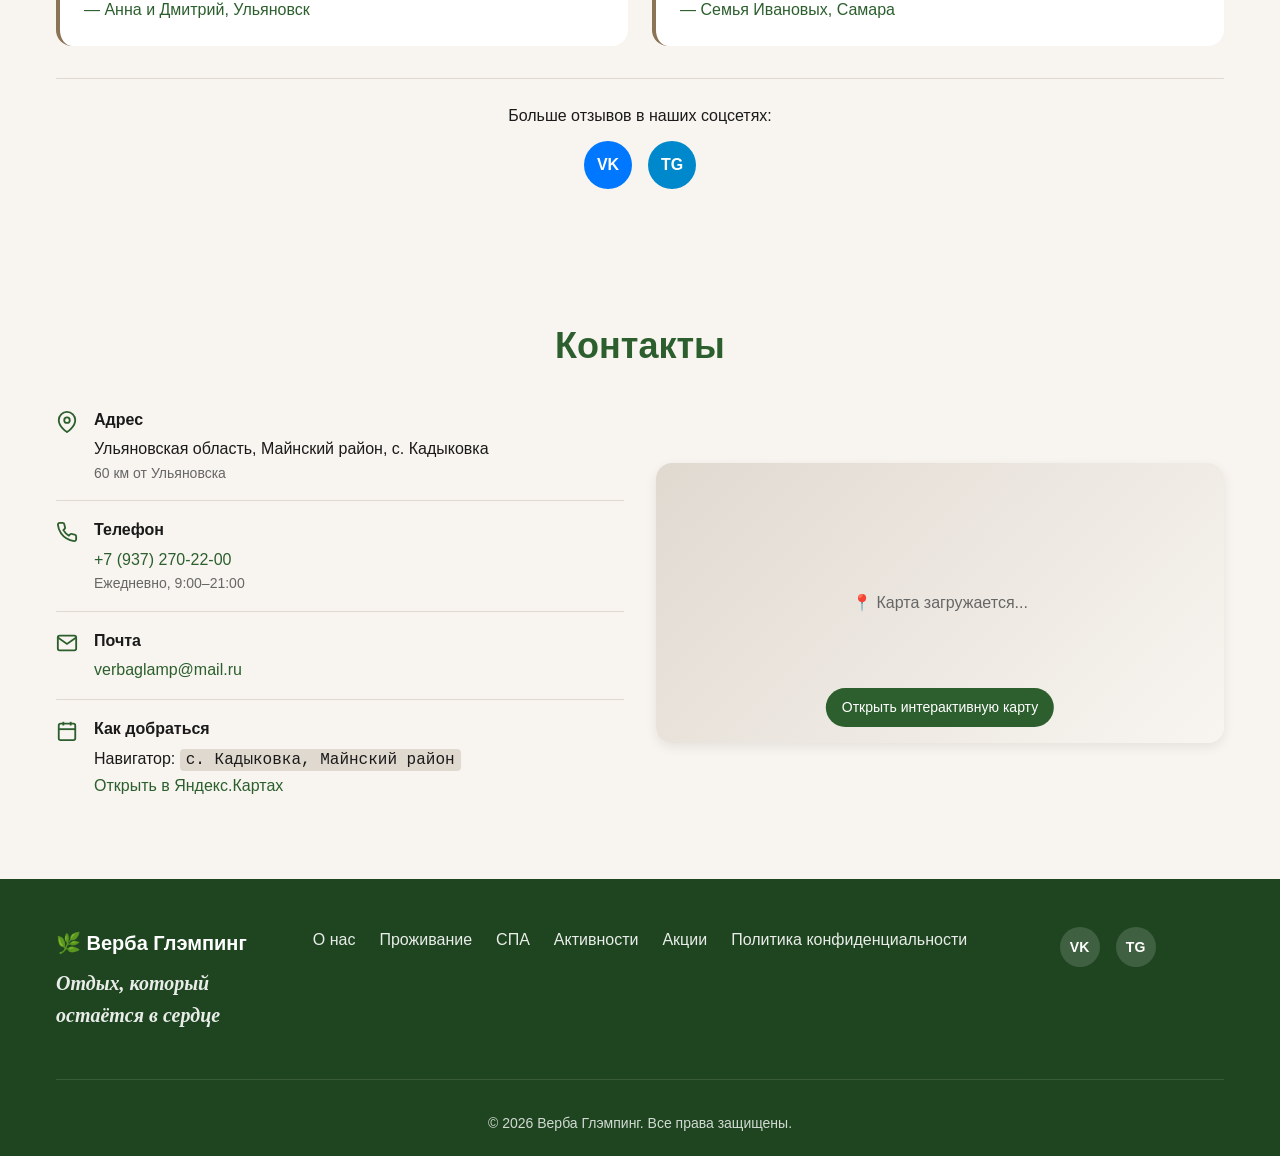
==== commit b72f0bc6: "Add files via upload" ====
--- a/index.html
+++ b/index.html
@@ -4,10 +4,10 @@
   <meta charset="UTF-8" />
   <meta name="viewport" content="width=device-width, initial-scale=1.0" />
   
-  <!-- SEO Meta -->
+  <!-- SEO & Meta -->
   <title>Верба Глэмпинг Ульяновск | Отдых на природе с баней и рыбалкой</title>
   <meta name="description" content="Глэмпинг «Верба» в 60 км от Ульяновска: комфортабельные домики, баня с панорамным видом, горячая купель, рыбалка, уединение. Круглогодичный отдых на природе." />
-  <meta name="keywords" content="глэмпинг, ульяновск, отдых на природе, баня, купель, рыбалка, спа, верба, глэмпинг ульяновская область" />
+  <meta name="keywords" content="глэмпинг, ульяновск, отдых на природе, баня, купель, рыбалка, спа, верба" />
   <meta name="robots" content="index, follow" />
   <meta name="geo.region" content="RU-ULY" />
   <meta name="geo.placename" content="Кадыковка" />
@@ -16,67 +16,206 @@
   <meta property="og:type" content="website" />
   <meta property="og:title" content="Верба Глэмпинг — где природа встречается с комфортом" />
   <meta property="og:description" content="Уединённый отдых в 60 км от Ульяновска: баня с панорамным видом, горячая купель под звёздами и рыбалка." />
-  <meta property="og:image" content="https://v-glamp.ru/assets/img/og-image.jpg" />
+  <meta property="og:image" content="assets/img/og-image.jpg" />
   <meta property="og:url" content="https://v-glamp.ru" />
   
-  <!-- Favicon -->
-  <link rel="icon" type="image/svg+xml" href="/assets/logo/favicon.svg" />
+  <!-- Favicon (inline SVG fallback) -->
+  <link rel="icon" href="data:image/svg+xml,<svg xmlns='http://www.w3.org/2000/svg' viewBox='0 0 100 100'><text y='.9em' font-size='90'>🌿</text></svg>" />
   
   <!-- Fonts -->
   <link rel="preconnect" href="https://fonts.googleapis.com" />
   <link rel="preconnect" href="https://fonts.gstatic.com" crossorigin />
   <link href="https://fonts.googleapis.com/css2?family=Inter:wght@300;400;500&family=Manrope:wght@600;700&family=Playfair+Display:ital,wght@0,400;1,400&display=swap" rel="stylesheet" />
   
-  <link rel="stylesheet" href="/css/style.css" />
-  
+  <style>
+    :root {
+      --color-bg: #F8F5F0; --color-bg-alt: #FFFFFF;
+      --color-primary: #2C5F2D; --color-primary-dark: #1E4520;
+      --color-secondary: #8B7355; --color-text: #1A1A1A;
+      --color-text-muted: #666666; --color-border: #E0D9D0; --color-white: #FFFFFF;
+      --font-body: 'Inter', -apple-system, BlinkMacSystemFont, sans-serif;
+      --font-heading: 'Manrope', var(--font-body); --font-accent: 'Playfair Display', serif;
+      --text-xs: 0.75rem; --text-sm: 0.875rem; --text-base: 1rem; --text-lg: 1.125rem;
+      --text-xl: 1.25rem; --text-2xl: 1.5rem; --text-3xl: 1.875rem; --text-4xl: 2.25rem; --text-5xl: 3rem;
+      --space-1: 0.25rem; --space-2: 0.5rem; --space-3: 0.75rem; --space-4: 1rem; --space-5: 1.25rem;
+      --space-6: 1.5rem; --space-8: 2rem; --space-12: 3rem; --space-16: 4rem;
+      --radius-sm: 0.25rem; --radius-md: 0.5rem; --radius-lg: 1rem; --radius-full: 9999px;
+      --shadow-sm: 0 1px 2px rgba(0,0,0,0.05); --shadow-md: 0 4px 12px rgba(0,0,0,0.08); --shadow-lg: 0 8px 24px rgba(0,0,0,0.12);
+      --transition-fast: 150ms ease; --transition-base: 300ms ease; --transition-slow: 500ms ease;
+      --container-max: 1200px; --header-height: 72px;
+    }
+    *, *::before, *::after { box-sizing: border-box; margin: 0; padding: 0; }
+    html { scroll-behavior: smooth; scroll-padding-top: var(--header-height); }
+    body { font-family: var(--font-body); font-size: var(--text-base); line-height: 1.6; color: var(--color-text); background: var(--color-bg); -webkit-font-smoothing: antialiased; }
+    img { max-width: 100%; height: auto; display: block; background: var(--color-border); border-radius: var(--radius-md); }
+    a { color: inherit; text-decoration: none; transition: color var(--transition-fast); }
+    ul { list-style: none; } button { font: inherit; background: none; border: none; cursor: pointer; }
+    .skip-link { position: absolute; top: -40px; left: 0; background: var(--color-primary); color: var(--color-white); padding: var(--space-2) var(--space-4); z-index: 1000; transition: top var(--transition-fast); }
+    .skip-link:focus { top: 0; }
+    .container { width: 100%; max-width: var(--container-max); margin: 0 auto; padding: 0 var(--space-4); }
+    .section { padding: var(--space-12) 0; }
+    .section__title { font-family: var(--font-heading); font-size: var(--text-3xl); font-weight: 700; color: var(--color-primary); text-align: center; margin-bottom: var(--space-4); }
+    .section__subtitle { text-align: center; color: var(--color-text-muted); font-size: var(--text-lg); max-width: 600px; margin: 0 auto var(--space-8); }
+    .text-sm { font-size: var(--text-sm); } .text-muted { color: var(--color-text-muted); }
+    .code { background: var(--color-border); padding: 2px 6px; border-radius: var(--radius-sm); font-family: monospace; }
+    .icon { display: inline-flex; align-items: center; justify-content: center; vertical-align: middle; color: var(--color-secondary); }
+    .btn { display: inline-flex; align-items: center; gap: var(--space-2); padding: var(--space-3) var(--space-6); border-radius: var(--radius-full); font-weight: 500; font-size: var(--text-base); transition: all var(--transition-fast); text-align: center; }
+    .btn--primary { background: var(--color-primary); color: var(--color-white); }
+    .btn--primary:hover { background: var(--color-primary-dark); transform: translateY(-2px); box-shadow: var(--shadow-md); }
+    .btn--outline { background: transparent; color: var(--color-primary); border: 2px solid var(--color-primary); }
+    .btn--outline:hover { background: var(--color-primary); color: var(--color-white); }
+    .header { position: sticky; top: 0; z-index: 100; background: var(--color-bg-alt); box-shadow: var(--shadow-sm); height: var(--header-height); transition: box-shadow var(--transition-fast); }
+    .header--scrolled { box-shadow: var(--shadow-md); }
+    .header__inner { display: flex; align-items: center; justify-content: space-between; height: 100%; }
+    .logo { font-family: var(--font-heading); font-weight: 700; font-size: var(--text-xl); color: var(--color-primary); display: flex; align-items: center; gap: var(--space-2); }
+    .nav__toggle { display: none; flex-direction: column; justify-content: center; align-items: center; width: 32px; height: 32px; }
+    .nav__toggle-line, .nav__toggle-line::before, .nav__toggle-line::after { display: block; width: 22px; height: 2px; background: var(--color-text); border-radius: 2px; transition: transform var(--transition-fast), opacity var(--transition-fast); }
+    .nav__toggle-line::before, .nav__toggle-line::after { content: ''; position: absolute; }
+    .nav__toggle-line::before { transform: translateY(-7px); }
+    .nav__toggle-line::after { transform: translateY(7px); }
+    .nav__menu { display: flex; gap: var(--space-6); align-items: center; }
+    .nav__link { font-weight: 500; font-size: var(--text-sm); color: var(--color-text); position: relative; padding: var(--space-2) 0; }
+    .nav__link::after { content: ''; position: absolute; bottom: 0; left: 0; width: 0; height: 2px; background: var(--color-primary); transition: width var(--transition-fast); }
+    .nav__link:hover::after, .nav__link:focus::after { width: 100%; }
+    .header__phone { display: flex; align-items: center; gap: var(--space-2); font-weight: 600; color: var(--color-primary); }
+    .header__phone:hover { color: var(--color-primary-dark); }
+    .hero { position: relative; min-height: 100vh; display: flex; align-items: center; justify-content: center; text-align: center; color: var(--color-white); overflow: hidden; }
+    .hero__bg { position: absolute; inset: 0; background: linear-gradient(135deg, rgba(44,95,45,0.85), rgba(139,115,85,0.75)), linear-gradient(45deg, #2C5F2D, #8B7355); z-index: -1; }
+    .hero__content { max-width: 800px; padding: var(--space-8); animation: fadeInUp 0.8s ease; }
+    @keyframes fadeInUp { from { opacity: 0; transform: translateY(30px); } to { opacity: 1; transform: translateY(0); } }
+    .hero__title { font-family: var(--font-heading); font-size: var(--text-5xl); font-weight: 700; margin-bottom: var(--space-4); line-height: 1.1; }
+    .hero__subtitle { display: block; font-family: var(--font-accent); font-style: italic; font-size: var(--text-2xl); font-weight: 400; margin-top: var(--space-2); opacity: 0.95; }
+    .hero__description { font-size: var(--text-lg); margin-bottom: var(--space-8); max-width: 600px; margin-left: auto; margin-right: auto; }
+    .hero__actions { display: flex; gap: var(--space-4); justify-content: center; flex-wrap: wrap; }
+    .hero__scroll { position: absolute; bottom: var(--space-8); left: 50%; transform: translateX(-50%); animation: bounce 2s infinite; }
+    @keyframes bounce { 0%, 20%, 50%, 80%, 100% { transform: translateX(-50%) translateY(0); } 40% { transform: translateX(-50%) translateY(-10px); } 60% { transform: translateX(-50%) translateY(-5px); } }
+    .hero__scroll a { color: var(--color-white); opacity: 0.8; transition: opacity var(--transition-fast); }
+    .hero__scroll a:hover { opacity: 1; }
+    .about__grid, .spa__grid, .contacts__grid { display: grid; gap: var(--space-8); align-items: center; }
+    .about__lead { font-size: var(--text-lg); font-weight: 500; margin-bottom: var(--space-6); color: var(--color-primary); }
+    .features-list { display: grid; gap: var(--space-4); }
+    .features-list__item { display: flex; align-items: flex-start; gap: var(--space-3); }
+    .features-list__item .icon { flex-shrink: 0; margin-top: 2px; }
+    .about__image img, .spa__image img { border-radius: var(--radius-lg); box-shadow: var(--shadow-lg); width: 100%; min-height: 280px; object-fit: cover; }
+    .cards-grid, .offers__grid { display: grid; gap: var(--space-6); grid-template-columns: repeat(auto-fit, minmax(280px, 1fr)); }
+    .card { background: var(--color-bg-alt); border-radius: var(--radius-lg); overflow: hidden; box-shadow: var(--shadow-sm); transition: transform var(--transition-fast), box-shadow var(--transition-fast); position: relative; }
+    .card:hover { transform: translateY(-4px); box-shadow: var(--shadow-md); }
+    .card__image { position: relative; aspect-ratio: 4/3; overflow: hidden; background: linear-gradient(135deg, #e0d9d0, #f8f5f0); }
+    .card__image img { width: 100%; height: 100%; object-fit: cover; transition: transform var(--transition-slow); }
+    .card:hover .card__image img { transform: scale(1.05); }
+    .card__badge { position: absolute; top: var(--space-3); right: var(--space-3); background: var(--color-primary); color: var(--color-white); padding: var(--space-1) var(--space-3); border-radius: var(--radius-full); font-size: var(--text-xs); font-weight: 600; z-index: 1; }
+    .card__content { padding: var(--space-5); }
+    .card__title { font-family: var(--font-heading); font-size: var(--text-xl); font-weight: 700; margin-bottom: var(--space-2); color: var(--color-primary); }
+    .card__desc { color: var(--color-text-muted); margin-bottom: var(--space-4); }
+    .card__amenities { display: grid; gap: var(--space-2); font-size: var(--text-sm); }
+    .card__amenities li { display: flex; align-items: center; gap: var(--space-2); }
+    .spa { background: linear-gradient(to bottom, var(--color-bg), #F0EBE4); }
+    .spa__subtitle { font-family: var(--font-heading); font-size: var(--text-2xl); font-weight: 600; color: var(--color-primary); margin: var(--space-6) 0 var(--space-3); }
+    .spa__packages { margin-top: var(--space-6); padding: var(--space-4); background: var(--color-bg-alt); border-radius: var(--radius-md); border-left: 4px solid var(--color-secondary); }
+    .spa__packages h4 { margin-bottom: var(--space-3); font-weight: 600; }
+    .spa__packages ul { display: grid; gap: var(--space-2); }
+    .activities__grid { display: grid; gap: var(--space-6); grid-template-columns: repeat(auto-fit, minmax(240px, 1fr)); }
+    .activity-card { text-align: center; padding: var(--space-6); background: var(--color-bg-alt); border-radius: var(--radius-lg); transition: transform var(--transition-fast); }
+    .activity-card:hover { transform: translateY(-4px); }
+    .activity-card__icon { color: var(--color-secondary); margin-bottom: var(--space-4); display: flex; justify-content: center; }
+    .activity-card h3 { font-family: var(--font-heading); font-size: var(--text-xl); font-weight: 600; margin-bottom: var(--space-3); color: var(--color-primary); }
+    .activity-card p { color: var(--color-text-muted); font-size: var(--text-sm); }
+    .offer-card { background: var(--color-bg-alt); padding: var(--space-6); border-radius: var(--radius-lg); border: 2px solid var(--color-border); position: relative; transition: border-color var(--transition-fast); }
+    .offer-card:hover { border-color: var(--color-primary); }
+    .offer-card__badge { position: absolute; top: -12px; left: var(--space-4); background: var(--color-secondary); color: var(--color-white); padding: var(--space-1) var(--space-4); border-radius: var(--radius-full); font-size: var(--text-xs); font-weight: 600; }
+    .offer-card h3 { font-family: var(--font-heading); font-size: var(--text-xl); font-weight: 600; margin: var(--space-4) 0 var(--space-2); color: var(--color-primary); }
+    .offer-card p { color: var(--color-text-muted); }
+    .offer-card p strong { color: var(--color-primary); font-weight: 700; }
+    .gallery__grid { display: grid; gap: var(--space-4); grid-template-columns: repeat(auto-fit, minmax(200px, 1fr)); }
+    .gallery__item { display: block; border-radius: var(--radius-md); overflow: hidden; aspect-ratio: 4/3; position: relative; }
+    .gallery__item img { width: 100%; height: 100%; object-fit: cover; transition: transform var(--transition-slow); }
+    .gallery__item:hover img { transform: scale(1.08); }
+    .gallery__item::after { content: '🔍'; position: absolute; inset: 0; background: rgba(44,95,45,0.7); display: flex; align-items: center; justify-content: center; font-size: 1.5rem; opacity: 0; transition: opacity var(--transition-fast); color: white; }
+    .gallery__item:hover::after { opacity: 1; }
+    .reviews__slider { display: grid; gap: var(--space-6); grid-template-columns: repeat(auto-fit, minmax(300px, 1fr)); margin-bottom: var(--space-8); }
+    .review-card { background: var(--color-bg-alt); padding: var(--space-6); border-radius: var(--radius-lg); border-left: 4px solid var(--color-secondary); }
+    .review-card__rating { display: flex; gap: 4px; margin-bottom: var(--space-3); color: #F39C12; }
+    .review-card__text { font-style: italic; margin-bottom: var(--space-4); line-height: 1.7; }
+    .review-card__author { font-weight: 500; color: var(--color-primary); }
+    .reviews__cta { text-align: center; padding-top: var(--space-6); border-top: 1px solid var(--color-border); }
+    .social-links { display: flex; gap: var(--space-4); justify-content: center; margin-top: var(--space-3); }
+    .social-link { display: inline-flex; align-items: center; justify-content: center; width: 48px; height: 48px; border-radius: var(--radius-full); font-weight: 600; color: var(--color-white); transition: transform var(--transition-fast); }
+    .social-link:hover { transform: translateY(-3px); }
+    .social-link.vk { background: #0077FF; } .social-link.telegram { background: #0088CC; }
+    .contact-item { display: flex; gap: var(--space-4); padding: var(--space-4) 0; border-bottom: 1px solid var(--color-border); }
+    .contact-item:last-child { border-bottom: none; }
+    .contact-item .icon { color: var(--color-primary); flex-shrink: 0; margin-top: 4px; }
+    .contact-item strong { display: block; font-weight: 600; margin-bottom: var(--space-1); }
+    .contact-item .link { color: var(--color-primary); font-weight: 500; }
+    .contact-item .link:hover { text-decoration: underline; }
+    .map-placeholder { position: relative; border-radius: var(--radius-lg); overflow: hidden; box-shadow: var(--shadow-md); background: linear-gradient(135deg, #e0d9d0, #f8f5f0); min-height: 280px; display: flex; align-items: center; justify-content: center; color: var(--color-text-muted); }
+    .map-link { position: absolute; bottom: var(--space-4); left: 50%; transform: translateX(-50%); background: var(--color-primary); color: var(--color-white); padding: var(--space-2) var(--space-4); border-radius: var(--radius-full); font-weight: 500; font-size: var(--text-sm); transition: background var(--transition-fast); z-index: 2; }
+    .map-link:hover { background: var(--color-primary-dark); }
+    .footer { background: var(--color-primary-dark); color: var(--color-white); padding: var(--space-12) 0 var(--space-6); }
+    .footer__inner { display: grid; gap: var(--space-6); text-align: center; }
+    .footer__brand { font-family: var(--font-heading); font-weight: 700; font-size: var(--text-xl); display: flex; flex-direction: column; align-items: center; gap: var(--space-2); }
+    .footer__slogan { font-family: var(--font-accent); font-style: italic; opacity: 0.9; margin-bottom: var(--space-6); }
+    .footer__nav { display: flex; flex-wrap: wrap; justify-content: center; gap: var(--space-4) var(--space-6); }
+    .footer__nav a { opacity: 0.9; transition: opacity var(--transition-fast); }
+    .footer__nav a:hover { opacity: 1; text-decoration: underline; }
+    .footer__social { display: flex; justify-content: center; gap: var(--space-4); }
+    .social-icon { display: flex; align-items: center; justify-content: center; width: 40px; height: 40px; border-radius: var(--radius-full); background: rgba(255,255,255,0.15); font-weight: 600; font-size: var(--text-sm); transition: background var(--transition-fast); }
+    .social-icon:hover { background: rgba(255,255,255,0.25); }
+    .footer__copyright { padding-top: var(--space-6); border-top: 1px solid rgba(255,255,255,0.15); font-size: var(--text-sm); opacity: 0.8; }
+    @media (min-width: 768px) {
+      .section { padding: var(--space-16) 0; }
+      .section__title { font-size: var(--text-4xl); }
+      .hero__title { font-size: clamp(2.5rem, 5vw, 4rem); }
+      .about__grid, .spa__grid, .contacts__grid { grid-template-columns: 1fr 1fr; }
+      .about__image, .spa__image { order: 2; }
+      .footer__inner { grid-template-columns: 1fr auto 1fr; text-align: left; }
+      .footer__brand { align-items: flex-start; }
+      .footer__copyright { grid-column: 1 / -1; text-align: center; padding-top: var(--space-8); }
+    }
+    @media (min-width: 1024px) {
+      .cards-grid, .offers__grid { grid-template-columns: repeat(3, 1fr); }
+      .gallery__grid { grid-template-columns: repeat(4, 1fr); }
+    }
+    @media (max-width: 767px) {
+      .nav__toggle { display: flex; }
+      .nav__menu { position: fixed; top: var(--header-height); left: 0; right: 0; background: var(--color-bg-alt); flex-direction: column; padding: var(--space-6); gap: var(--space-4); box-shadow: var(--shadow-md); transform: translateY(-150%); transition: transform var(--transition-base); z-index: 99; }
+      .nav__menu.active { transform: translateY(0); }
+      .nav__toggle[aria-expanded="true"] .nav__toggle-line { background: transparent; }
+      .nav__toggle[aria-expanded="true"] .nav__toggle-line::before { transform: rotate(45deg) translate(5px, 5px); }
+      .nav__toggle[aria-expanded="true"] .nav__toggle-line::after { transform: rotate(-45deg) translate(5px, -5px); }
+      .header__phone { display: none; }
+      .hero__actions { flex-direction: column; align-items: center; }
+      .btn { width: 100%; max-width: 300px; justify-content: center; }
+    }
+    @media print {
+      .header, .hero__scroll, .footer__social, .nav__toggle { display: none !important; }
+      body { background: white; color: black; font-size: 12pt; }
+      .section { padding: 20pt 0; page-break-inside: avoid; }
+      a[href]::after { content: " (" attr(href) ")"; font-size: 0.9em; }
+    }
+    @media (prefers-reduced-motion: reduce) {
+      *, *::before, *::after { animation-duration: 0.01ms !important; animation-iteration-count: 1 !important; transition-duration: 0.01ms !important; scroll-behavior: auto !important; }
+    }
+    @media (prefers-color-scheme: dark) {
+      :root { --color-bg: #1a1a1a; --color-bg-alt: #252525; --color-text: #f0f0f0; --color-text-muted: #b0b0b0; --color-border: #404040; }
+      .card, .offer-card, .review-card, .activity-card { background: var(--color-bg-alt); }
+      .header { background: var(--color-bg-alt); }
+    }
+  </style>
+
   <!-- Schema.org -->
   <script type="application/ld+json">
-  {
-    "@context": "https://schema.org",
-    "@type": "LodgingBusiness",
-    "name": "Верба Глэмпинг",
-    "image": "https://v-glamp.ru/assets/img/hero-bg.webp",
-    "description": "Премиум-глэмпинг в Ульяновской области: комфортабельные домики, СПА, рыбалка, уединение на природе",
-    "address": {
-      "@type": "PostalAddress",
-      "streetAddress": "с. Кадыковка",
-      "addressLocality": "Майнский район",
-      "addressRegion": "Ульяновская область",
-      "addressCountry": "RU"
-    },
-    "geo": { "@type": "GeoCoordinates", "latitude": 54.1234, "longitude": 48.5678 },
-    "url": "https://v-glamp.ru",
-    "telephone": "+79372702200",
-    "email": "verbaglamp@mail.ru",
-    "priceRange": "₽₽₽",
-    "amenityFeature": [
-      {"@type": "LocationFeatureSpecification", "name": "Баня с панорамным окном", "value": true},
-      {"@type": "LocationFeatureSpecification", "name": "Горячая купель", "value": true},
-      {"@type": "LocationFeatureSpecification", "name": "Рыбалка", "value": true}
-    ],
-    "openingHoursSpecification": {
-      "@type": "OpeningHoursSpecification",
-      "dayOfWeek": ["Monday","Tuesday","Wednesday","Thursday","Friday","Saturday","Sunday"],
-      "opens": "00:00",
-      "closes": "23:59"
-    }
-  }
+  {"@context":"https://schema.org","@type":"LodgingBusiness","name":"Верба Глэмпинг","description":"Премиум-глэмпинг в Ульяновской области: комфортабельные домики, СПА, рыбалка, уединение на природе","address":{"@type":"PostalAddress","streetAddress":"с. Кадыковка","addressLocality":"Майнский район","addressRegion":"Ульяновская область","addressCountry":"RU"},"geo":{"@type":"GeoCoordinates","latitude":54.1234,"longitude":48.5678},"url":"https://v-glamp.ru","telephone":"+79372702200","email":"verbaglamp@mail.ru","priceRange":"₽₽₽","openingHoursSpecification":{"@type":"OpeningHoursSpecification","dayOfWeek":["Monday","Tuesday","Wednesday","Thursday","Friday","Saturday","Sunday"],"opens":"00:00","closes":"23:59"}}
   </script>
 </head>
 <body>
   <a href="#main" class="skip-link">Перейти к основному контенту</a>
 
-  <!-- Header -->
   <header class="header" role="banner">
     <div class="container header__inner">
-      <a href="/" class="logo" aria-label="Верба Глэмпинг — главная">
-        <img src="/assets/logo/logo.svg" alt="Верба Глэмпинг" width="160" height="44" loading="eager" />
-      </a>
-      
+      <a href="/" class="logo" aria-label="Верба Глэмпинг — главная">🌿 Верба Глэмпинг</a>
       <nav class="nav" role="navigation" aria-label="Основная навигация">
-        <button class="nav__toggle" aria-expanded="false" aria-controls="nav-menu" aria-label="Открыть меню">
-          <span class="nav__toggle-line"></span>
-        </button>
+        <button class="nav__toggle" aria-expanded="false" aria-controls="nav-menu" aria-label="Открыть меню"><span class="nav__toggle-line"></span></button>
         <ul class="nav__menu" id="nav-menu">
           <li><a href="#about" class="nav__link">О глэмпинге</a></li>
           <li><a href="#rooms" class="nav__link">Проживание</a></li>
@@ -87,8 +226,7 @@
           <li><a href="#contacts" class="nav__link">Контакты</a></li>
         </ul>
       </nav>
-      
-      <a href="tel:+79372702200" class="header__phone" aria-label="Позвонить: +7 (937) 270-22-00">
+      <a href="tel:+79372702200" class="header__phone" aria-label="Позвонить">
         <svg class="icon" width="18" height="18" viewBox="0 0 24 24" fill="none" stroke="currentColor" stroke-width="2"><path d="M22 16.92v3a2 2 0 0 1-2.18 2 19.79 19.79 0 0 1-8.63-3.07 19.5 19.5 0 0 1-6-6 19.79 19.79 0 0 1-3.07-8.67A2 2 0 0 1 4.11 2h3a2 2 0 0 1 2 1.72 12.84 12.84 0 0 0 .7 2.81 2 2 0 0 1-.45 2.11L8.09 9.91a16 16 0 0 0 6 6l1.27-1.27a2 2 0 0 1 2.11-.45 12.84 12.84 0 0 0 2.81.7A2 2 0 0 1 22 16.92z"/></svg>
         <span>+7 (937) 270-22-00</span>
       </a>
@@ -96,29 +234,19 @@
   </header>
 
   <main id="main" role="main">
-    
-    <!-- Hero -->
     <section class="hero" aria-labelledby="hero-title">
-      <div class="hero__bg" role="img" aria-label="Природа глэмпинга Верба"></div>
+      <div class="hero__bg" role="img" aria-label="Природа глэмпинга"></div>
       <div class="container hero__content">
         <h1 id="hero-title" class="hero__title">Верба Глэмпинг<span class="hero__subtitle">где природа встречается с комфортом</span></h1>
         <p class="hero__description">Уединённый отдых в 60 км от Ульяновска: баня с панорамным видом, горячая купель под звёздами и рыбалка в собственном пруду</p>
         <div class="hero__actions">
-          <a href="tel:+79372702200" class="btn btn--primary">
-            <svg class="icon" width="18" height="18" viewBox="0 0 24 24" fill="none" stroke="currentColor" stroke-width="2"><path d="M22 16.92v3a2 2 0 0 1-2.18 2 19.79 19.79 0 0 1-8.63-3.07 19.5 19.5 0 0 1-6-6 19.79 19.79 0 0 1-3.07-8.67A2 2 0 0 1 4.11 2h3a2 2 0 0 1 2 1.72 12.84 12.84 0 0 0 .7 2.81 2 2 0 0 1-.45 2.11L8.09 9.91a16 16 0 0 0 6 6l1.27-1.27a2 2 0 0 1 2.11-.45 12.84 12.84 0 0 0 2.81.7A2 2 0 0 1 22 16.92z"/></svg>
-            Забронировать по телефону
-          </a>
+          <a href="tel:+79372702200" class="btn btn--primary"><svg class="icon" width="18" height="18" viewBox="0 0 24 24" fill="none" stroke="currentColor" stroke-width="2"><path d="M22 16.92v3a2 2 0 0 1-2.18 2 19.79 19.79 0 0 1-8.63-3.07 19.5 19.5 0 0 1-6-6 19.79 19.79 0 0 1-3.07-8.67A2 2 0 0 1 4.11 2h3a2 2 0 0 1 2 1.72 12.84 12.84 0 0 0 .7 2.81 2 2 0 0 1-.45 2.11L8.09 9.91a16 16 0 0 0 6 6l1.27-1.27a2 2 0 0 1 2.11-.45 12.84 12.84 0 0 0 2.81.7A2 2 0 0 1 22 16.92z"/></svg> Забронировать по телефону</a>
           <a href="#about" class="btn btn--outline">Узнать подробнее</a>
         </div>
       </div>
-      <div class="hero__scroll">
-        <a href="#about" aria-label="Прокрутить вниз">
-          <svg width="24" height="24" viewBox="0 0 24 24" fill="none" stroke="currentColor" stroke-width="2"><path d="M12 5v14M19 12l-7 7-7-7"/></svg>
-        </a>
-      </div>
-    </section>
-
-    <!-- About -->
+      <div class="hero__scroll"><a href="#about" aria-label="Прокрутить вниз"><svg width="24" height="24" viewBox="0 0 24 24" fill="none" stroke="currentColor" stroke-width="2"><path d="M12 5v14M19 12l-7 7-7-7"/></svg></a></div>
+    </section>
+
     <section id="about" class="section about" aria-labelledby="about-title">
       <div class="container">
         <h2 id="about-title" class="section__title">О глэмпинге</h2>
@@ -126,315 +254,147 @@
           <div class="about__text">
             <p class="about__lead">«Верба» — это премиум-отдых на природе, где вы получаете комфорт отеля и атмосферу дикой природы одновременно.</p>
             <ul class="features-list">
-              <li class="features-list__item">
-                <svg class="icon" width="22" height="22" viewBox="0 0 24 24" fill="none" stroke="currentColor" stroke-width="2"><path d="M12 22s8-4 8-10V5l-8-3-8 3v7c0 6 8 10 8 10z"/></svg>
-                <span>Закрытая территория — только вы и природа</span>
-              </li>
-              <li class="features-list__item">
-                <svg class="icon" width="22" height="22" viewBox="0 0 24 24" fill="none" stroke="currentColor" stroke-width="2"><path d="M17 21v-2a4 4 0 0 0-4-4H5a4 4 0 0 0-4 4v2"/><circle cx="9" cy="7" r="4"/><path d="M23 21v-2a4 4 0 0 0-3-3.87"/><path d="M16 3.13a4 4 0 0 1 0 7.75"/></svg>
-                <span>Индивидуальные зоны — никакой суеты</span>
-              </li>
-              <li class="features-list__item">
-                <svg class="icon" width="22" height="22" viewBox="0 0 24 24" fill="none" stroke="currentColor" stroke-width="2"><path d="M12 2v4M12 18v4M4.93 4.93l2.83 2.83M16.24 16.24l2.83 2.83M1 12h4M19 12h4M4.93 19.07l2.83-2.83M16.24 7.76l2.83-2.83"/></svg>
-                <span>Круглогодичный формат — зима и лето одинаково прекрасны</span>
-              </li>
-              <li class="features-list__item">
-                <svg class="icon" width="22" height="22" viewBox="0 0 24 24" fill="none" stroke="currentColor" stroke-width="2"><path d="M12 22c5.523 0 10-4.477 10-10S17.523 2 12 2 2 6.477 2 12s4.477 10 10 10z"/><path d="M12 16v-4M12 8h.01"/></svg>
-                <span>СПА-ритуалы — баня и купель для полного расслабления</span>
-              </li>
+              <li class="features-list__item"><svg class="icon" width="22" height="22" viewBox="0 0 24 24" fill="none" stroke="currentColor" stroke-width="2"><path d="M12 22s8-4 8-10V5l-8-3-8 3v7c0 6 8 10 8 10z"/></svg><span>Закрытая территория — только вы и природа</span></li>
+              <li class="features-list__item"><svg class="icon" width="22" height="22" viewBox="0 0 24 24" fill="none" stroke="currentColor" stroke-width="2"><path d="M17 21v-2a4 4 0 0 0-4-4H5a4 4 0 0 0-4 4v2"/><circle cx="9" cy="7" r="4"/><path d="M23 21v-2a4 4 0 0 0-3-3.87"/><path d="M16 3.13a4 4 0 0 1 0 7.75"/></svg><span>Индивидуальные зоны — никакой суеты</span></li>
+              <li class="features-list__item"><svg class="icon" width="22" height="22" viewBox="0 0 24 24" fill="none" stroke="currentColor" stroke-width="2"><path d="M12 2v4M12 18v4M4.93 4.93l2.83 2.83M16.24 16.24l2.83 2.83M1 12h4M19 12h4M4.93 19.07l2.83-2.83M16.24 7.76l2.83-2.83"/></svg><span>Круглогодичный формат — зима и лето одинаково прекрасны</span></li>
+              <li class="features-list__item"><svg class="icon" width="22" height="22" viewBox="0 0 24 24" fill="none" stroke="currentColor" stroke-width="2"><path d="M12 22c5.523 0 10-4.477 10-10S17.523 2 12 2 2 6.477 2 12s4.477 10 10 10z"/><path d="M12 16v-4M12 8h.01"/></svg><span>СПА-ритуалы — баня и купель для полного расслабления</span></li>
             </ul>
           </div>
-          <div class="about__image">
-            <img src="/assets/img/about-nature.webp" alt="Природа вокруг глэмпинга Верба" width="600" height="400" loading="lazy" />
-          </div>
-        </div>
-      </div>
-    </section>
-
-    <!-- Rooms -->
+          <div class="about__image"><img src="assets/img/about-nature.webp" alt="Природа вокруг глэмпинга" width="600" height="400" loading="lazy" /></div>
+        </div>
+      </div>
+    </section>
+
     <section id="rooms" class="section rooms" aria-labelledby="rooms-title">
       <div class="container">
         <h2 id="rooms-title" class="section__title">Проживание</h2>
         <p class="section__subtitle">Комфортабельные модули с панорамным остеклением и всеми удобствами</p>
-        
         <div class="cards-grid">
-          <article class="card room-card">
-            <div class="card__image">
-              <img src="/assets/img/room-standard.webp" alt="Стандартный модуль" width="400" height="300" loading="lazy" />
-            </div>
-            <div class="card__content">
-              <h3 class="card__title">Стандарт</h3>
-              <p class="card__desc">Уютный модуль для пары с двуспальной кроватью, мини-кухней и террасой</p>
-              <ul class="card__amenities">
-                <li><svg class="icon" width="16" height="16" viewBox="0 0 24 24" fill="none" stroke="currentColor" stroke-width="2"><path d="M3 17v-2a4 4 0 0 1 4-4h10a4 4 0 0 1 4 4v2"/><path d="M3 21h18"/><path d="M3 11V7a2 2 0 0 1 2-2h14a2 2 0 0 1 2 2v4"/></svg> Двуспальная кровать</li>
-                <li><svg class="icon" width="16" height="16" viewBox="0 0 24 24" fill="none" stroke="currentColor" stroke-width="2"><path d="M4 4h.01"/><path d="M8 4h.01"/><path d="M12 4h.01"/><path d="M16 4h.01"/><path d="M20 4h.01"/><path d="M12 12a4 4 0 0 1 4 4v1H8v-1a4 4 0 0 1 4-4z"/></svg> Санузел с душем</li>
-                <li><svg class="icon" width="16" height="16" viewBox="0 0 24 24" fill="none" stroke="currentColor" stroke-width="2"><path d="M3 2v7c0 1.1.9 2 2 2h4a2 2 0 0 0 2-2V2"/><path d="M7 2v20"/><path d="M21 15V2v0a5 5 0 0 0-5 5v6c0 1.1.9 2 2 2h3Z"/></svg> Мини-кухня</li>
-                <li><svg class="icon" width="16" height="16" viewBox="0 0 24 24" fill="none" stroke="currentColor" stroke-width="2"><path d="M12 22V8"/><path d="M5 12l7-7 7 7"/><path d="M5 12h14"/></svg> Личная терраса</li>
-              </ul>
-            </div>
-          </article>
-
-          <article class="card room-card room-card--featured">
-            <div class="card__badge">Популярный</div>
-            <div class="card__image">
-              <img src="/assets/img/room-comfort.webp" alt="Комфорт модуль с камином" width="400" height="300" loading="lazy" />
-            </div>
-            <div class="card__content">
-              <h3 class="card__title">Комфорт +</h3>
-              <p class="card__desc">Просторный модуль с камином, ванной и увеличенной террасой</p>
-              <ul class="card__amenities">
-                <li><svg class="icon" width="16" height="16" viewBox="0 0 24 24" fill="none" stroke="currentColor" stroke-width="2"><path d="M8.5 14.5A2.5 2.5 0 0 0 11 12c0-1.38-.5-2-1-3-1.072-2.143-.224-4.054 2-6 .5 2.5 2 4.9 4 6.5 2 1.6 3 3.5 3 5.5a7 7 0 1 1-14 0c0 1.1.2 2.2.5 3.3z"/></svg> Камин</li>
-                <li><svg class="icon" width="16" height="16" viewBox="0 0 24 24" fill="none" stroke="currentColor" stroke-width="2"><path d="M4 12h16a1 1 0 0 1 1 1v3a4 4 0 0 1-4 4H7a4 4 0 0 1-4-4v-3a1 1 0 0 1 1-1Z"/><path d="M6 12V5a2 2 0 0 1 2-2h3v2.25"/></svg> Ванна с видом</li>
-                <li><svg class="icon" width="16" height="16" viewBox="0 0 24 24" fill="none" stroke="currentColor" stroke-width="2"><rect x="2" y="3" width="20" height="14" rx="2"/><path d="M8 21h8"/><path d="M12 17v4"/></svg> Smart TV</li>
-                <li><svg class="icon" width="16" height="16" viewBox="0 0 24 24" fill="none" stroke="currentColor" stroke-width="2"><path d="M18 8a6 6 0 0 0-12 0c0 7-3 9-3 9h18s-3-2-3-9"/><path d="M12 2v1"/></svg> Кофемашина</li>
-              </ul>
-            </div>
-          </article>
-
-          <article class="card room-card">
-            <div class="card__image">
-              <img src="/assets/img/room-family.webp" alt="Семейный модуль" width="400" height="300" loading="lazy" />
-            </div>
-            <div class="card__content">
-              <h3 class="card__title">Семейный</h3>
-              <p class="card__desc">Двухкомнатный модуль для семьи с детьми или небольшой компании</p>
-              <ul class="card__amenities">
-                <li><svg class="icon" width="16" height="16" viewBox="0 0 24 24" fill="none" stroke="currentColor" stroke-width="2"><path d="M16 21v-2a4 4 0 0 0-4-4H6a4 4 0 0 0-4 4v2"/><circle cx="9" cy="7" r="4"/><path d="M22 21v-2a4 4 0 0 0-3-3.87"/><path d="M16 3.13a4 4 0 0 1 0 7.75"/></svg> До 4 гостей</li>
-                <li><svg class="icon" width="16" height="16" viewBox="0 0 24 24" fill="none" stroke="currentColor" stroke-width="2"><path d="M3 2v7c0 1.1.9 2 2 2h4a2 2 0 0 0 2-2V2"/><path d="M7 2v20"/><path d="M21 15V2v0a5 5 0 0 0-5 5v6c0 1.1.9 2 2 2h3Z"/></svg> Полноценная кухня</li>
-                <li><svg class="icon" width="16" height="16" viewBox="0 0 24 24" fill="none" stroke="currentColor" stroke-width="2"><circle cx="12" cy="12" r="10"/><path d="M12 8v4l3 3"/></svg> Игровая зона</li>
-                <li><svg class="icon" width="16" height="16" viewBox="0 0 24 24" fill="none" stroke="currentColor" stroke-width="2"><path d="M3 9l9-7 9 7v11a2 2 0 0 1-2 2H5a2 2 0 0 1-2-2z"/><polyline points="9 22 9 12 15 12 15 22"/></svg> Большая веранда</li>
-              </ul>
-            </div>
-          </article>
-        </div>
-      </div>
-    </section>
-
-    <!-- SPA -->
+          <article class="card"><div class="card__image"><img src="assets/img/room-standard.webp" alt="Стандартный модуль" width="400" height="300" loading="lazy" /></div><div class="card__content"><h3 class="card__title">Стандарт</h3><p class="card__desc">Уютный модуль для пары с двуспальной кроватью, мини-кухней и террасой</p><ul class="card__amenities"><li><svg class="icon" width="16" height="16" viewBox="0 0 24 24" fill="none" stroke="currentColor" stroke-width="2"><path d="M3 17v-2a4 4 0 0 1 4-4h10a4 4 0 0 1 4 4v2"/><path d="M3 21h18"/></svg> Двуспальная кровать</li><li><svg class="icon" width="16" height="16" viewBox="0 0 24 24" fill="none" stroke="currentColor" stroke-width="2"><path d="M4 4h.01"/><path d="M8 4h.01"/><path d="M12 4h.01"/><path d="M16 4h.01"/><path d="M20 4h.01"/></svg> Санузел с душем</li><li><svg class="icon" width="16" height="16" viewBox="0 0 24 24" fill="none" stroke="currentColor" stroke-width="2"><path d="M3 2v7c0 1.1.9 2 2 2h4a2 2 0 0 0 2-2V2"/><path d="M7 2v20"/></svg> Мини-кухня</li><li><svg class="icon" width="16" height="16" viewBox="0 0 24 24" fill="none" stroke="currentColor" stroke-width="2"><path d="M12 22V8"/><path d="M5 12l7-7 7 7"/></svg> Личная терраса</li></ul></div></article>
+          <article class="card"><div class="card__badge">Популярный</div><div class="card__image"><img src="assets/img/room-comfort.webp" alt="Комфорт модуль" width="400" height="300" loading="lazy" /></div><div class="card__content"><h3 class="card__title">Комфорт +</h3><p class="card__desc">Просторный модуль с камином, ванной и увеличенной террасой</p><ul class="card__amenities"><li><svg class="icon" width="16" height="16" viewBox="0 0 24 24" fill="none" stroke="currentColor" stroke-width="2"><path d="M8.5 14.5A2.5 2.5 0 0 0 11 12c0-1.38-.5-2-1-3-1.072-2.143-.224-4.054 2-6 .5 2.5 2 4.9 4 6.5 2 1.6 3 3.5 3 5.5a7 7 0 1 1-14 0c0 1.1.2 2.2.5 3.3z"/></svg> Камин</li><li><svg class="icon" width="16" height="16" viewBox="0 0 24 24" fill="none" stroke="currentColor" stroke-width="2"><path d="M4 12h16a1 1 0 0 1 1 1v3a4 4 0 0 1-4 4H7a4 4 0 0 1-4-4v-3a1 1 0 0 1 1-1Z"/></svg> Ванна с видом</li><li><svg class="icon" width="16" height="16" viewBox="0 0 24 24" fill="none" stroke="currentColor" stroke-width="2"><rect x="2" y="3" width="20" height="14" rx="2"/><path d="M8 21h8"/><path d="M12 17v4"/></svg> Smart TV</li><li><svg class="icon" width="16" height="16" viewBox="0 0 24 24" fill="none" stroke="currentColor" stroke-width="2"><path d="M18 8a6 6 0 0 0-12 0c0 7-3 9-3 9h18s-3-2-3-9"/></svg> Кофемашина</li></ul></div></article>
+          <article class="card"><div class="card__image"><img src="assets/img/room-family.webp" alt="Семейный модуль" width="400" height="300" loading="lazy" /></div><div class="card__content"><h3 class="card__title">Семейный</h3><p class="card__desc">Двухкомнатный модуль для семьи с детьми или небольшой компании</p><ul class="card__amenities"><li><svg class="icon" width="16" height="16" viewBox="0 0 24 24" fill="none" stroke="currentColor" stroke-width="2"><path d="M16 21v-2a4 4 0 0 0-4-4H6a4 4 0 0 0-4 4v2"/><circle cx="9" cy="7" r="4"/><path d="M22 21v-2a4 4 0 0 0-3-3.87"/></svg> До 4 гостей</li><li><svg class="icon" width="16" height="16" viewBox="0 0 24 24" fill="none" stroke="currentColor" stroke-width="2"><path d="M3 2v7c0 1.1.9 2 2 2h4a2 2 0 0 0 2-2V2"/><path d="M7 2v20"/></svg> Полноценная кухня</li><li><svg class="icon" width="16" height="16" viewBox="0 0 24 24" fill="none" stroke="currentColor" stroke-width="2"><circle cx="12" cy="12" r="10"/><polyline points="12 6 12 12 16 14"/></svg> Игровая зона</li><li><svg class="icon" width="16" height="16" viewBox="0 0 24 24" fill="none" stroke="currentColor" stroke-width="2"><path d="M3 9l9-7 9 7v11a2 2 0 0 1-2 2H5a2 2 0 0 1-2-2z"/><polyline points="9 22 9 12 15 12 15 22"/></svg> Большая веранда</li></ul></div></article>
+        </div>
+      </div>
+    </section>
+
     <section id="spa" class="section spa" aria-labelledby="spa-title">
       <div class="container">
         <h2 id="spa-title" class="section__title">СПА-зона</h2>
         <p class="section__subtitle">Релакс с видом на природу</p>
-        
         <div class="spa__grid">
           <div class="spa__content">
             <h3 class="spa__subtitle">Баня с панорамным окном</h3>
             <p>Настоящая русская баня на дровах с огромным окном, выходящим на пруд. Парьтесь, наблюдая за закатом или падающим снегом.</p>
-            
             <h3 class="spa__subtitle">Горячая купель под открытым небом</h3>
             <p>Деревянная купель с подогревом — идеальное завершение дня. Звёзды, тишина и тёплая вода.</p>
-            
-            <div class="spa__packages">
-              <h4>Пакеты услуг:</h4>
-              <ul>
-                <li><svg class="icon" width="16" height="16" viewBox="0 0 24 24" fill="none" stroke="currentColor" stroke-width="2"><circle cx="12" cy="12" r="10"/><polyline points="12 6 12 12 16 14"/></svg> <strong>2 часа</strong> — баня + купель</li>
-                <li><svg class="icon" width="16" height="16" viewBox="0 0 24 24" fill="none" stroke="currentColor" stroke-width="2"><path d="M12 2L2 7l10 5 10-5-10-5zM2 17l10 5 10-5M2 12l10 5 10-5"/></svg> <strong>СПА-ритуал</strong> — веники, травяной чай, ароматерапия</li>
-                <li><svg class="icon" width="16" height="16" viewBox="0 0 24 24" fill="none" stroke="currentColor" stroke-width="2"><path d="M8 2h8v4H8zM12 6v14M12 20l4 2M12 20l-4 2"/></svg> <strong>Романтик</strong> — шампанское, фрукты, свечи</li>
-              </ul>
-            </div>
+            <div class="spa__packages"><h4>Пакеты услуг:</h4><ul><li><svg class="icon" width="16" height="16" viewBox="0 0 24 24" fill="none" stroke="currentColor" stroke-width="2"><circle cx="12" cy="12" r="10"/><polyline points="12 6 12 12 16 14"/></svg> <strong>2 часа</strong> — баня + купель</li><li><svg class="icon" width="16" height="16" viewBox="0 0 24 24" fill="none" stroke="currentColor" stroke-width="2"><path d="M12 2L2 7l10 5 10-5-10-5zM2 17l10 5 10-5M2 12l10 5 10-5"/></svg> <strong>СПА-ритуал</strong> — веники, чай, ароматерапия</li><li><svg class="icon" width="16" height="16" viewBox="0 0 24 24" fill="none" stroke="currentColor" stroke-width="2"><path d="M8 2h8v4H8zM12 6v14M12 20l4 2M12 20l-4 2"/></svg> <strong>Романтик</strong> — шампанское, фрукты, свечи</li></ul></div>
           </div>
-          <div class="spa__image">
-            <img src="/assets/img/spa-banya.webp" alt="Баня с панорамным окном" width="600" height="400" loading="lazy" />
-          </div>
-        </div>
-      </div>
-    </section>
-
-    <!-- Activities -->
+          <div class="spa__image"><img src="assets/img/spa-banya.webp" alt="Баня с панорамным окном" width="600" height="400" loading="lazy" /></div>
+        </div>
+      </div>
+    </section>
+
     <section id="activities" class="section activities" aria-labelledby="activities-title">
       <div class="container">
         <h2 id="activities-title" class="section__title">Активности</h2>
         <p class="section__subtitle">Чем заняться в «Вербе»</p>
-        
         <div class="activities__grid">
-          <article class="activity-card">
-            <div class="activity-card__icon"><svg width="32" height="32" viewBox="0 0 24 24" fill="none" stroke="currentColor" stroke-width="1.5"><path d="M6 9l4-4 4 4"/><path d="M10 5v12"/><path d="M20 17H4"/><path d="M20 21H4"/><path d="M16 21v-4a2 2 0 0 0-2-2h-4a2 2 0 0 0-2 2v4"/></svg></div>
-            <h3>Рыбалка</h3>
-            <p>Собственный зарыбленный пруд: карп, толстолобик, амур. Снасти предоставляются.</p>
-          </article>
-          
-          <article class="activity-card">
-            <div class="activity-card__icon"><svg width="32" height="32" viewBox="0 0 24 24" fill="none" stroke="currentColor" stroke-width="1.5"><circle cx="5.5" cy="17.5" r="3.5"/><circle cx="18.5" cy="17.5" r="3.5"/><path d="M15 6a1 1 0 0 1 1 1v3a1 1 0 0 1-1 1H4V4h11a1 1 0 0 1 1 1v1Z"/><path d="M4 11h11l3 6H7"/></svg></div>
-            <h3>Прогулки</h3>
-            <p>Электровелосипеды и квадроциклы для исследования окрестных лесов и полей.</p>
-          </article>
-          
-          <article class="activity-card">
-            <div class="activity-card__icon"><svg width="32" height="32" viewBox="0 0 24 24" fill="none" stroke="currentColor" stroke-width="1.5"><circle cx="12" cy="12" r="3"/><path d="M12 2v4M12 18v4M4.93 4.93l2.83 2.83M16.24 16.24l2.83 2.83M1 12h4M19 12h4M4.93 19.07l2.83-2.83M16.24 7.76l2.83-2.83"/></svg></div>
-            <h3>Астрономия</h3>
-            <p>Наблюдение за звёздами с профессиональным телескопом в безлунные ночи.</p>
-          </article>
-          
-          <article class="activity-card">
-            <div class="activity-card__icon"><svg width="32" height="32" viewBox="0 0 24 24" fill="none" stroke="currentColor" stroke-width="1.5"><path d="M8.5 14.5A2.5 2.5 0 0 0 11 12c0-1.38-.5-2-1-3-1.072-2.143-.224-4.054 2-6 .5 2.5 2 4.9 4 6.5 2 1.6 3 3.5 3 5.5a7 7 0 1 1-14 0c0 1.1.2 2.2.5 3.3z"/></svg></div>
-            <h3>Вечера у костра</h3>
-            <p>Мангальные зоны, готовые дрова, маршмэллоу — создайте атмосферу уюта.</p>
-          </article>
-        </div>
-      </div>
-    </section>
-
-    <!-- Offers -->
+          <article class="activity-card"><div class="activity-card__icon"><svg width="32" height="32" viewBox="0 0 24 24" fill="none" stroke="currentColor" stroke-width="1.5"><path d="M6 9l4-4 4 4"/><path d="M10 5v12"/><path d="M20 17H4"/><path d="M20 21H4"/></svg></div><h3>Рыбалка</h3><p>Собственный зарыбленный пруд: карп, толстолобик, амур. Снасти предоставляются.</p></article>
+          <article class="activity-card"><div class="activity-card__icon"><svg width="32" height="32" viewBox="0 0 24 24" fill="none" stroke="currentColor" stroke-width="1.5"><circle cx="5.5" cy="17.5" r="3.5"/><circle cx="18.5" cy="17.5" r="3.5"/><path d="M15 6a1 1 0 0 1 1 1v3a1 1 0 0 1-1 1H4V4h11a1 1 0 0 1 1 1v1Z"/><path d="M4 11h11l3 6H7"/></svg></div><h3>Прогулки</h3><p>Электровелосипеды и квадроциклы для исследования окрестных лесов и полей.</p></article>
+          <article class="activity-card"><div class="activity-card__icon"><svg width="32" height="32" viewBox="0 0 24 24" fill="none" stroke="currentColor" stroke-width="1.5"><circle cx="12" cy="12" r="3"/><path d="M12 2v4M12 18v4M4.93 4.93l2.83 2.83M16.24 16.24l2.83 2.83M1 12h4M19 12h4"/></svg></div><h3>Астрономия</h3><p>Наблюдение за звёздами с профессиональным телескопом в безлунные ночи.</p></article>
+          <article class="activity-card"><div class="activity-card__icon"><svg width="32" height="32" viewBox="0 0 24 24" fill="none" stroke="currentColor" stroke-width="1.5"><path d="M8.5 14.5A2.5 2.5 0 0 0 11 12c0-1.38-.5-2-1-3-1.072-2.143-.224-4.054 2-6 .5 2.5 2 4.9 4 6.5 2 1.6 3 3.5 3 5.5a7 7 0 1 1-14 0c0 1.1.2 2.2.5 3.3z"/></svg></div><h3>Вечера у костра</h3><p>Мангальные зоны, готовые дрова, маршмэллоу — создайте атмосферу уюта.</p></article>
+        </div>
+      </div>
+    </section>
+
     <section id="offers" class="section offers" aria-labelledby="offers-title">
       <div class="container">
         <h2 id="offers-title" class="section__title">Акции и предложения</h2>
-        
         <div class="offers__grid">
-          <article class="offer-card">
-            <div class="offer-card__badge">Именинникам</div>
-            <h3>Скидка на проживание</h3>
-            <p><strong>20%</strong> в будни и <strong>10%</strong> в выходные при предъявлении паспорта за 3 дня до/после ДР</p>
-          </article>
-          
-          <article class="offer-card">
-            <div class="offer-card__badge">Выгодно</div>
-            <h3>«1+1=3»</h3>
-            <p>Третий день проживания в подарок при бронировании от 2 дней (вс-чт)</p>
-          </article>
-          
-          <article class="offer-card">
-            <div class="offer-card__badge">Длительный отдых</div>
-            <h3>«Третий день за полцены»</h3>
-            <p>Скидка 50% на третий день при бронировании от 3 суток</p>
-          </article>
-          
-          <article class="offer-card">
-            <div class="offer-card__badge">Онлайн</div>
-            <h3>−3% за подписку</h3>
-            <p>Подпишитесь на наши соцсети и получите скидку при бронировании</p>
-          </article>
-        </div>
-      </div>
-    </section>
-
-    <!-- Gallery -->
+          <article class="offer-card"><div class="offer-card__badge">Именинникам</div><h3>Скидка на проживание</h3><p><strong>20%</strong> в будни и <strong>10%</strong> в выходные при предъявлении паспорта за 3 дня до/после ДР</p></article>
+          <article class="offer-card"><div class="offer-card__badge">Выгодно</div><h3>«1+1=3»</h3><p>Третий день проживания в подарок при бронировании от 2 дней (вс-чт)</p></article>
+          <article class="offer-card"><div class="offer-card__badge">Длительный отдых</div><h3>«Третий день за полцены»</h3><p>Скидка 50% на третий день при бронировании от 3 суток</p></article>
+          <article class="offer-card"><div class="offer-card__badge">Онлайн</div><h3>−3% за подписку</h3><p>Подпишитесь на наши соцсети и получите скидку при бронировании</p></article>
+        </div>
+      </div>
+    </section>
+
     <section id="gallery" class="section gallery" aria-labelledby="gallery-title">
       <div class="container">
         <h2 id="gallery-title" class="section__title">Галерея</h2>
         <div class="gallery__grid">
-          <a href="/assets/img/gallery-1-full.jpg" class="gallery__item" data-lightbox="gallery">
-            <img src="/assets/img/gallery-1-thumb.webp" alt="Рассвет над прудом" width="400" height="300" loading="lazy" />
-          </a>
-          <a href="/assets/img/gallery-2-full.jpg" class="gallery__item" data-lightbox="gallery">
-            <img src="/assets/img/gallery-2-thumb.webp" alt="Интерьер модуля" width="400" height="300" loading="lazy" />
-          </a>
-          <a href="/assets/img/gallery-3-full.jpg" class="gallery__item" data-lightbox="gallery">
-            <img src="/assets/img/gallery-3-thumb.webp" alt="Баня вечером" width="400" height="300" loading="lazy" />
-          </a>
-          <a href="/assets/img/gallery-4-full.jpg" class="gallery__item" data-lightbox="gallery">
-            <img src="/assets/img/gallery-4-thumb.webp" alt="Купель под звёздами" width="400" height="300" loading="lazy" />
-          </a>
-        </div>
-      </div>
-    </section>
-
-    <!-- Reviews -->
+          <a href="assets/img/gallery-1-full.jpg" class="gallery__item" data-lightbox="gallery"><img src="assets/img/gallery-1-thumb.webp" alt="Рассвет над прудом" width="400" height="300" loading="lazy" /></a>
+          <a href="assets/img/gallery-2-full.jpg" class="gallery__item" data-lightbox="gallery"><img src="assets/img/gallery-2-thumb.webp" alt="Интерьер модуля" width="400" height="300" loading="lazy" /></a>
+          <a href="assets/img/gallery-3-full.jpg" class="gallery__item" data-lightbox="gallery"><img src="assets/img/gallery-3-thumb.webp" alt="Баня вечером" width="400" height="300" loading="lazy" /></a>
+          <a href="assets/img/gallery-4-full.jpg" class="gallery__item" data-lightbox="gallery"><img src="assets/img/gallery-4-thumb.webp" alt="Купель под звёздами" width="400" height="300" loading="lazy" /></a>
+        </div>
+      </div>
+    </section>
+
     <section class="section reviews" aria-labelledby="reviews-title">
       <div class="container">
         <h2 id="reviews-title" class="section__title">Отзывы гостей</h2>
         <div class="reviews__slider">
-          <blockquote class="review-card">
-            <div class="review-card__rating" aria-label="5 звезд">
-              <svg width="18" height="18" viewBox="0 0 24 24" fill="currentColor"><path d="M12 2l3.09 6.26L22 9.27l-5 4.87 1.18 6.88L12 17.77l-6.18 3.25L7 14.14 2 9.27l6.91-1.01L12 2z"/></svg>
-              <svg width="18" height="18" viewBox="0 0 24 24" fill="currentColor"><path d="M12 2l3.09 6.26L22 9.27l-5 4.87 1.18 6.88L12 17.77l-6.18 3.25L7 14.14 2 9.27l6.91-1.01L12 2z"/></svg>
-              <svg width="18" height="18" viewBox="0 0 24 24" fill="currentColor"><path d="M12 2l3.09 6.26L22 9.27l-5 4.87 1.18 6.88L12 17.77l-6.18 3.25L7 14.14 2 9.27l6.91-1.01L12 2z"/></svg>
-              <svg width="18" height="18" viewBox="0 0 24 24" fill="currentColor"><path d="M12 2l3.09 6.26L22 9.27l-5 4.87 1.18 6.88L12 17.77l-6.18 3.25L7 14.14 2 9.27l6.91-1.01L12 2z"/></svg>
-              <svg width="18" height="18" viewBox="0 0 24 24" fill="currentColor"><path d="M12 2l3.09 6.26L22 9.27l-5 4.87 1.18 6.88L12 17.77l-6.18 3.25L7 14.14 2 9.27l6.91-1.01L12 2z"/></svg>
-            </div>
-            <p class="review-card__text">«Невероятное место! Баня с видом на пруд — это что-то волшебное. Обязательно вернёмся зимой!»</p>
-            <footer class="review-card__author">— Анна и Дмитрий, Ульяновск</footer>
-          </blockquote>
-          
-          <blockquote class="review-card">
-            <div class="review-card__rating" aria-label="5 звезд">
-              <svg width="18" height="18" viewBox="0 0 24 24" fill="currentColor"><path d="M12 2l3.09 6.26L22 9.27l-5 4.87 1.18 6.88L12 17.77l-6.18 3.25L7 14.14 2 9.27l6.91-1.01L12 2z"/></svg>
-              <svg width="18" height="18" viewBox="0 0 24 24" fill="currentColor"><path d="M12 2l3.09 6.26L22 9.27l-5 4.87 1.18 6.88L12 17.77l-6.18 3.25L7 14.14 2 9.27l6.91-1.01L12 2z"/></svg>
-              <svg width="18" height="18" viewBox="0 0 24 24" fill="currentColor"><path d="M12 2l3.09 6.26L22 9.27l-5 4.87 1.18 6.88L12 17.77l-6.18 3.25L7 14.14 2 9.27l6.91-1.01L12 2z"/></svg>
-              <svg width="18" height="18" viewBox="0 0 24 24" fill="currentColor"><path d="M12 2l3.09 6.26L22 9.27l-5 4.87 1.18 6.88L12 17.77l-6.18 3.25L7 14.14 2 9.27l6.91-1.01L12 2z"/></svg>
-              <svg width="18" height="18" viewBox="0 0 24 24" fill="currentColor"><path d="M12 2l3.09 6.26L22 9.27l-5 4.87 1.18 6.88L12 17.77l-6.18 3.25L7 14.14 2 9.27l6.91-1.01L12 2z"/></svg>
-            </div>
-            <p class="review-card__text">«Отдыхали с детьми. Всё чисто, уютно, персонал внимательный. Рыбалка удалась!»</p>
-            <footer class="review-card__author">— Семья Ивановых, Самара</footer>
-          </blockquote>
-        </div>
-        
-        <div class="reviews__cta">
-          <p>Больше отзывов в наших соцсетях:</p>
-          <div class="social-links">
-            <a href="https://vk.com/verbaglamp" class="social-link vk" aria-label="ВКонтакте" target="_blank" rel="noopener">VK</a>
-            <a href="https://t.me/verbaglamp" class="social-link telegram" aria-label="Telegram" target="_blank" rel="noopener">TG</a>
-          </div>
-        </div>
-      </div>
-    </section>
-
-    <!-- Contacts -->
+          <blockquote class="review-card"><div class="review-card__rating" aria-label="5 звезд"><svg width="18" height="18" viewBox="0 0 24 24" fill="currentColor"><path d="M12 2l3.09 6.26L22 9.27l-5 4.87 1.18 6.88L12 17.77l-6.18 3.25L7 14.14 2 9.27l6.91-1.01L12 2z"/></svg><svg width="18" height="18" viewBox="0 0 24 24" fill="currentColor"><path d="M12 2l3.09 6.26L22 9.27l-5 4.87 1.18 6.88L12 17.77l-6.18 3.25L7 14.14 2 9.27l6.91-1.01L12 2z"/></svg><svg width="18" height="18" viewBox="0 0 24 24" fill="currentColor"><path d="M12 2l3.09 6.26L22 9.27l-5 4.87 1.18 6.88L12 17.77l-6.18 3.25L7 14.14 2 9.27l6.91-1.01L12 2z"/></svg><svg width="18" height="18" viewBox="0 0 24 24" fill="currentColor"><path d="M12 2l3.09 6.26L22 9.27l-5 4.87 1.18 6.88L12 17.77l-6.18 3.25L7 14.14 2 9.27l6.91-1.01L12 2z"/></svg><svg width="18" height="18" viewBox="0 0 24 24" fill="currentColor"><path d="M12 2l3.09 6.26L22 9.27l-5 4.87 1.18 6.88L12 17.77l-6.18 3.25L7 14.14 2 9.27l6.91-1.01L12 2z"/></svg></div><p class="review-card__text">«Невероятное место! Баня с видом на пруд — это что-то волшебное. Обязательно вернёмся зимой!»</p><footer class="review-card__author">— Анна и Дмитрий, Ульяновск</footer></blockquote>
+          <blockquote class="review-card"><div class="review-card__rating" aria-label="5 звезд"><svg width="18" height="18" viewBox="0 0 24 24" fill="currentColor"><path d="M12 2l3.09 6.26L22 9.27l-5 4.87 1.18 6.88L12 17.77l-6.18 3.25L7 14.14 2 9.27l6.91-1.01L12 2z"/></svg><svg width="18" height="18" viewBox="0 0 24 24" fill="currentColor"><path d="M12 2l3.09 6.26L22 9.27l-5 4.87 1.18 6.88L12 17.77l-6.18 3.25L7 14.14 2 9.27l6.91-1.01L12 2z"/></svg><svg width="18" height="18" viewBox="0 0 24 24" fill="currentColor"><path d="M12 2l3.09 6.26L22 9.27l-5 4.87 1.18 6.88L12 17.77l-6.18 3.25L7 14.14 2 9.27l6.91-1.01L12 2z"/></svg><svg width="18" height="18" viewBox="0 0 24 24" fill="currentColor"><path d="M12 2l3.09 6.26L22 9.27l-5 4.87 1.18 6.88L12 17.77l-6.18 3.25L7 14.14 2 9.27l6.91-1.01L12 2z"/></svg><svg width="18" height="18" viewBox="0 0 24 24" fill="currentColor"><path d="M12 2l3.09 6.26L22 9.27l-5 4.87 1.18 6.88L12 17.77l-6.18 3.25L7 14.14 2 9.27l6.91-1.01L12 2z"/></svg></div><p class="review-card__text">«Отдыхали с детьми. Всё чисто, уютно, персонал внимательный. Рыбалка удалась!»</p><footer class="review-card__author">— Семья Ивановых, Самара</footer></blockquote>
+        </div>
+        <div class="reviews__cta"><p>Больше отзывов в наших соцсетях:</p><div class="social-links"><a href="https://vk.com/verbaglamp" class="social-link vk" aria-label="ВКонтакте" target="_blank" rel="noopener">VK</a><a href="https://t.me/verbaglamp" class="social-link telegram" aria-label="Telegram" target="_blank" rel="noopener">TG</a></div></div>
+      </div>
+    </section>
+
     <section id="contacts" class="section contacts" aria-labelledby="contacts-title">
       <div class="container">
         <h2 id="contacts-title" class="section__title">Контакты</h2>
-        
         <div class="contacts__grid">
           <div class="contacts__info">
-            <div class="contact-item">
-              <svg class="icon" width="22" height="22" viewBox="0 0 24 24" fill="none" stroke="currentColor" stroke-width="2"><path d="M21 10c0 7-9 13-9 13s-9-6-9-13a9 9 0 0 1 18 0z"/><circle cx="12" cy="10" r="3"/></svg>
-              <div><strong>Адрес</strong><p>Ульяновская область, Майнский район, с. Кадыковка</p><p class="text-sm text-muted">60 км от Ульяновска</p></div>
-            </div>
-            
-            <div class="contact-item">
-              <svg class="icon" width="22" height="22" viewBox="0 0 24 24" fill="none" stroke="currentColor" stroke-width="2"><path d="M22 16.92v3a2 2 0 0 1-2.18 2 19.79 19.79 0 0 1-8.63-3.07 19.5 19.5 0 0 1-6-6 19.79 19.79 0 0 1-3.07-8.67A2 2 0 0 1 4.11 2h3a2 2 0 0 1 2 1.72 12.84 12.84 0 0 0 .7 2.81 2 2 0 0 1-.45 2.11L8.09 9.91a16 16 0 0 0 6 6l1.27-1.27a2 2 0 0 1 2.11-.45 12.84 12.84 0 0 0 2.81.7A2 2 0 0 1 22 16.92z"/></svg>
-              <div><strong>Телефон</strong><a href="tel:+79372702200" class="link">+7 (937) 270-22-00</a><p class="text-sm text-muted">Ежедневно, 9:00–21:00</p></div>
-            </div>
-            
-            <div class="contact-item">
-              <svg class="icon" width="22" height="22" viewBox="0 0 24 24" fill="none" stroke="currentColor" stroke-width="2"><path d="M4 4h16c1.1 0 2 .9 2 2v12c0 1.1-.9 2-2 2H4c-1.1 0-2-.9-2-2V6c0-1.1.9-2 2-2z"/><polyline points="22,6 12,13 2,6"/></svg>
-              <div><strong>Почта</strong><a href="mailto:verbaglamp@mail.ru" class="link">verbaglamp@mail.ru</a></div>
-            </div>
-            
-            <div class="contact-item">
-              <svg class="icon" width="22" height="22" viewBox="0 0 24 24" fill="none" stroke="currentColor" stroke-width="2"><rect x="3" y="4" width="18" height="18" rx="2" ry="2"/><line x1="16" y1="2" x2="16" y2="6"/><line x1="8" y1="2" x2="8" y2="6"/><line x1="3" y1="10" x2="21" y2="10"/></svg>
-              <div><strong>Как добраться</strong><p>Навигатор: <code class="code">с. Кадыковка, Майнский район</code></p><a href="https://yandex.ru/maps/?text=Верба+глэмпинг+Кадыковка" class="link" target="_blank" rel="noopener">Открыть в Яндекс.Картах</a></div>
-            </div>
+            <div class="contact-item"><svg class="icon" width="22" height="22" viewBox="0 0 24 24" fill="none" stroke="currentColor" stroke-width="2"><path d="M21 10c0 7-9 13-9 13s-9-6-9-13a9 9 0 0 1 18 0z"/><circle cx="12" cy="10" r="3"/></svg><div><strong>Адрес</strong><p>Ульяновская область, Майнский район, с. Кадыковка</p><p class="text-sm text-muted">60 км от Ульяновска</p></div></div>
+            <div class="contact-item"><svg class="icon" width="22" height="22" viewBox="0 0 24 24" fill="none" stroke="currentColor" stroke-width="2"><path d="M22 16.92v3a2 2 0 0 1-2.18 2 19.79 19.79 0 0 1-8.63-3.07 19.5 19.5 0 0 1-6-6 19.79 19.79 0 0 1-3.07-8.67A2 2 0 0 1 4.11 2h3a2 2 0 0 1 2 1.72 12.84 12.84 0 0 0 .7 2.81 2 2 0 0 1-.45 2.11L8.09 9.91a16 16 0 0 0 6 6l1.27-1.27a2 2 0 0 1 2.11-.45 12.84 12.84 0 0 0 2.81.7A2 2 0 0 1 22 16.92z"/></svg><div><strong>Телефон</strong><a href="tel:+79372702200" class="link">+7 (937) 270-22-00</a><p class="text-sm text-muted">Ежедневно, 9:00–21:00</p></div></div>
+            <div class="contact-item"><svg class="icon" width="22" height="22" viewBox="0 0 24 24" fill="none" stroke="currentColor" stroke-width="2"><path d="M4 4h16c1.1 0 2 .9 2 2v12c0 1.1-.9 2-2 2H4c-1.1 0-2-.9-2-2V6c0-1.1.9-2 2-2z"/><polyline points="22,6 12,13 2,6"/></svg><div><strong>Почта</strong><a href="mailto:verbaglamp@mail.ru" class="link">verbaglamp@mail.ru</a></div></div>
+            <div class="contact-item"><svg class="icon" width="22" height="22" viewBox="0 0 24 24" fill="none" stroke="currentColor" stroke-width="2"><rect x="3" y="4" width="18" height="18" rx="2" ry="2"/><line x1="16" y1="2" x2="16" y2="6"/><line x1="8" y1="2" x2="8" y2="6"/><line x1="3" y1="10" x2="21" y2="10"/></svg><div><strong>Как добраться</strong><p>Навигатор: <code class="code">с. Кадыковка, Майнский район</code></p><a href="https://yandex.ru/maps/?text=Верба+глэмпинг+Кадыковка" class="link" target="_blank" rel="noopener">Открыть в Яндекс.Картах</a></div></div>
           </div>
-          
-          <div class="contacts__map">
-            <div class="map-placeholder" role="img" aria-label="Карта расположения">
-              <img src="/assets/img/map-placeholder.webp" alt="Карта глэмпинга Верба" width="500" height="350" loading="lazy" />
-              <a href="https://yandex.ru/maps/?text=Верба+глэмпинг+Кадыковка" class="map-link" target="_blank" rel="noopener">Открыть интерактивную карту</a>
-            </div>
-          </div>
+          <div class="contacts__map"><div class="map-placeholder" role="img" aria-label="Карта расположения">📍 Карта загружается...<a href="https://yandex.ru/maps/?text=Верба+глэмпинг+Кадыковка" class="map-link" target="_blank" rel="noopener">Открыть интерактивную карту</a></div></div>
         </div>
       </div>
     </section>
   </main>
 
-  <!-- Footer -->
   <footer class="footer" role="contentinfo">
     <div class="container footer__inner">
-      <div class="footer__brand">
-        <img src="/assets/logo/logo-white.svg" alt="Верба Глэмпинг" width="140" height="38" loading="lazy" />
-        <p class="footer__slogan">Отдых, который остаётся в сердце</p>
-      </div>
-      
-      <nav class="footer__nav" aria-label="Дополнительная навигация">
-        <a href="#about">О нас</a>
-        <a href="#rooms">Проживание</a>
-        <a href="#spa">СПА</a>
-        <a href="#activities">Активности</a>
-        <a href="#offers">Акции</a>
-        <a href="/privacy-policy">Политика конфиденциальности</a>
-      </nav>
-      
-      <div class="footer__social">
-        <a href="https://vk.com/verbaglamp" class="social-icon vk" aria-label="ВКонтакте" target="_blank" rel="noopener">VK</a>
-        <a href="https://t.me/verbaglamp" class="social-icon telegram" aria-label="Telegram" target="_blank" rel="noopener">TG</a>
-      </div>
-      
-      <div class="footer__copyright">
-        <p>&copy; <time datetime="2026">2026</time> Верба Глэмпинг. Все права защищены.</p>
-      </div>
+      <div class="footer__brand">🌿 Верба Глэмпинг<p class="footer__slogan">Отдых, который остаётся в сердце</p></div>
+      <nav class="footer__nav" aria-label="Дополнительная навигация"><a href="#about">О нас</a><a href="#rooms">Проживание</a><a href="#spa">СПА</a><a href="#activities">Активности</a><a href="#offers">Акции</a><a href="#privacy-policy">Политика конфиденциальности</a></nav>
+      <div class="footer__social"><a href="https://vk.com/verbaglamp" class="social-icon vk" aria-label="ВКонтакте" target="_blank" rel="noopener">VK</a><a href="https://t.me/verbaglamp" class="social-icon telegram" aria-label="Telegram" target="_blank" rel="noopener">TG</a></div>
+      <div class="footer__copyright"><p>&copy; <time datetime="2026">2026</time> Верба Глэмпинг. Все права защищены.</p></div>
     </div>
   </footer>
 
-  <script src="/js/script.js" defer></script>
+  <script>
+    document.addEventListener('DOMContentLoaded', () => {
+      const navToggle = document.querySelector('.nav__toggle');
+      const navMenu = document.querySelector('.nav__menu');
+      const header = document.querySelector('.header');
+      if (navToggle && navMenu) {
+        navToggle.addEventListener('click', () => {
+          const isOpen = navMenu.classList.toggle('active');
+          navToggle.setAttribute('aria-expanded', isOpen);
+          document.body.style.overflow = isOpen ? 'hidden' : '';
+        });
+        navMenu.querySelectorAll('a').forEach(link => {
+          link.addEventListener('click', () => { navMenu.classList.remove('active'); navToggle.setAttribute('aria-expanded', 'false'); document.body.style.overflow = ''; });
+        });
+      }
+      document.querySelectorAll('a[href^="#"]').forEach(anchor => {
+        anchor.addEventListener('click', function(e) {
+          const targetId = this.getAttribute('href'); if (targetId === '#') return;
+          const target = document.querySelector(targetId);
+          if (target) { e.preventDefault(); window.scrollTo({ top: target.getBoundingClientRect().top + window.pageYOffset - header.offsetHeight, behavior: 'smooth' }); history.pushState(null, null, targetId); }
+        });
+      });
+      window.addEventListener('scroll', () => header.classList.toggle('header--scrolled', window.pageYOffset > 50), { passive: true });
+      const observer = new IntersectionObserver((entries) => { entries.forEach(entry => { if (entry.isIntersecting) { entry.target.style.opacity = '1'; entry.target.style.transform = 'translateY(0)'; observer.unobserve(entry.target); } }); }, { threshold: 0.1 });
+      document.querySelectorAll('.section').forEach(sec => { sec.style.opacity = '0'; sec.style.transform = 'translateY(20px)'; sec.style.transition = 'opacity 0.6s ease, transform 0.6s ease'; observer.observe(sec); });
+      document.querySelectorAll('a[href^="tel:"]').forEach(link => link.addEventListener('click', () => { if (typeof ym === 'function') ym(00000000, 'reachGoal', 'phone_click'); if (window.gtag) gtag('event', 'click', { event_category: 'phone' }); }));
+      let lastTouchEnd = 0; document.addEventListener('touchend', (e) => { if (Date.now() - lastTouchEnd <= 300) e.preventDefault(); lastTouchEnd = Date.now(); }, { passive: false });
+    });
+  </script>
 </body>
 </html>
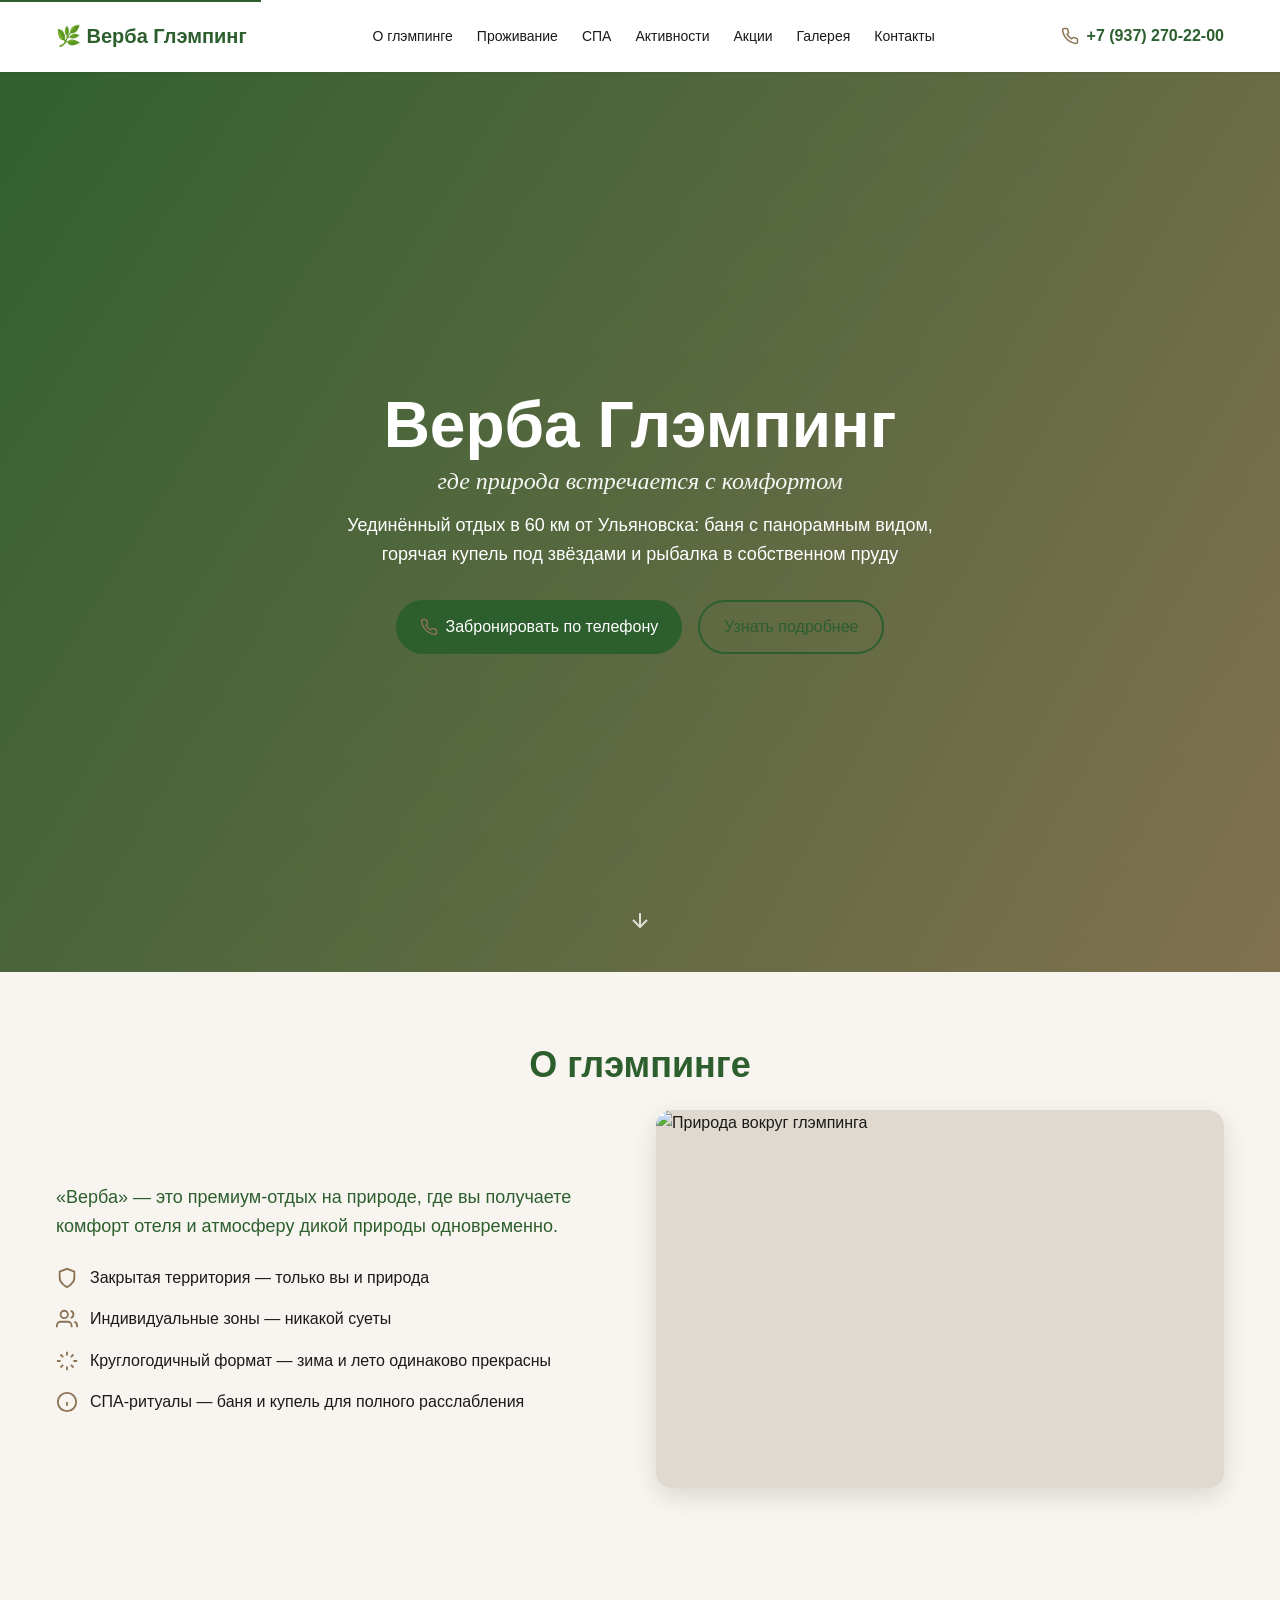
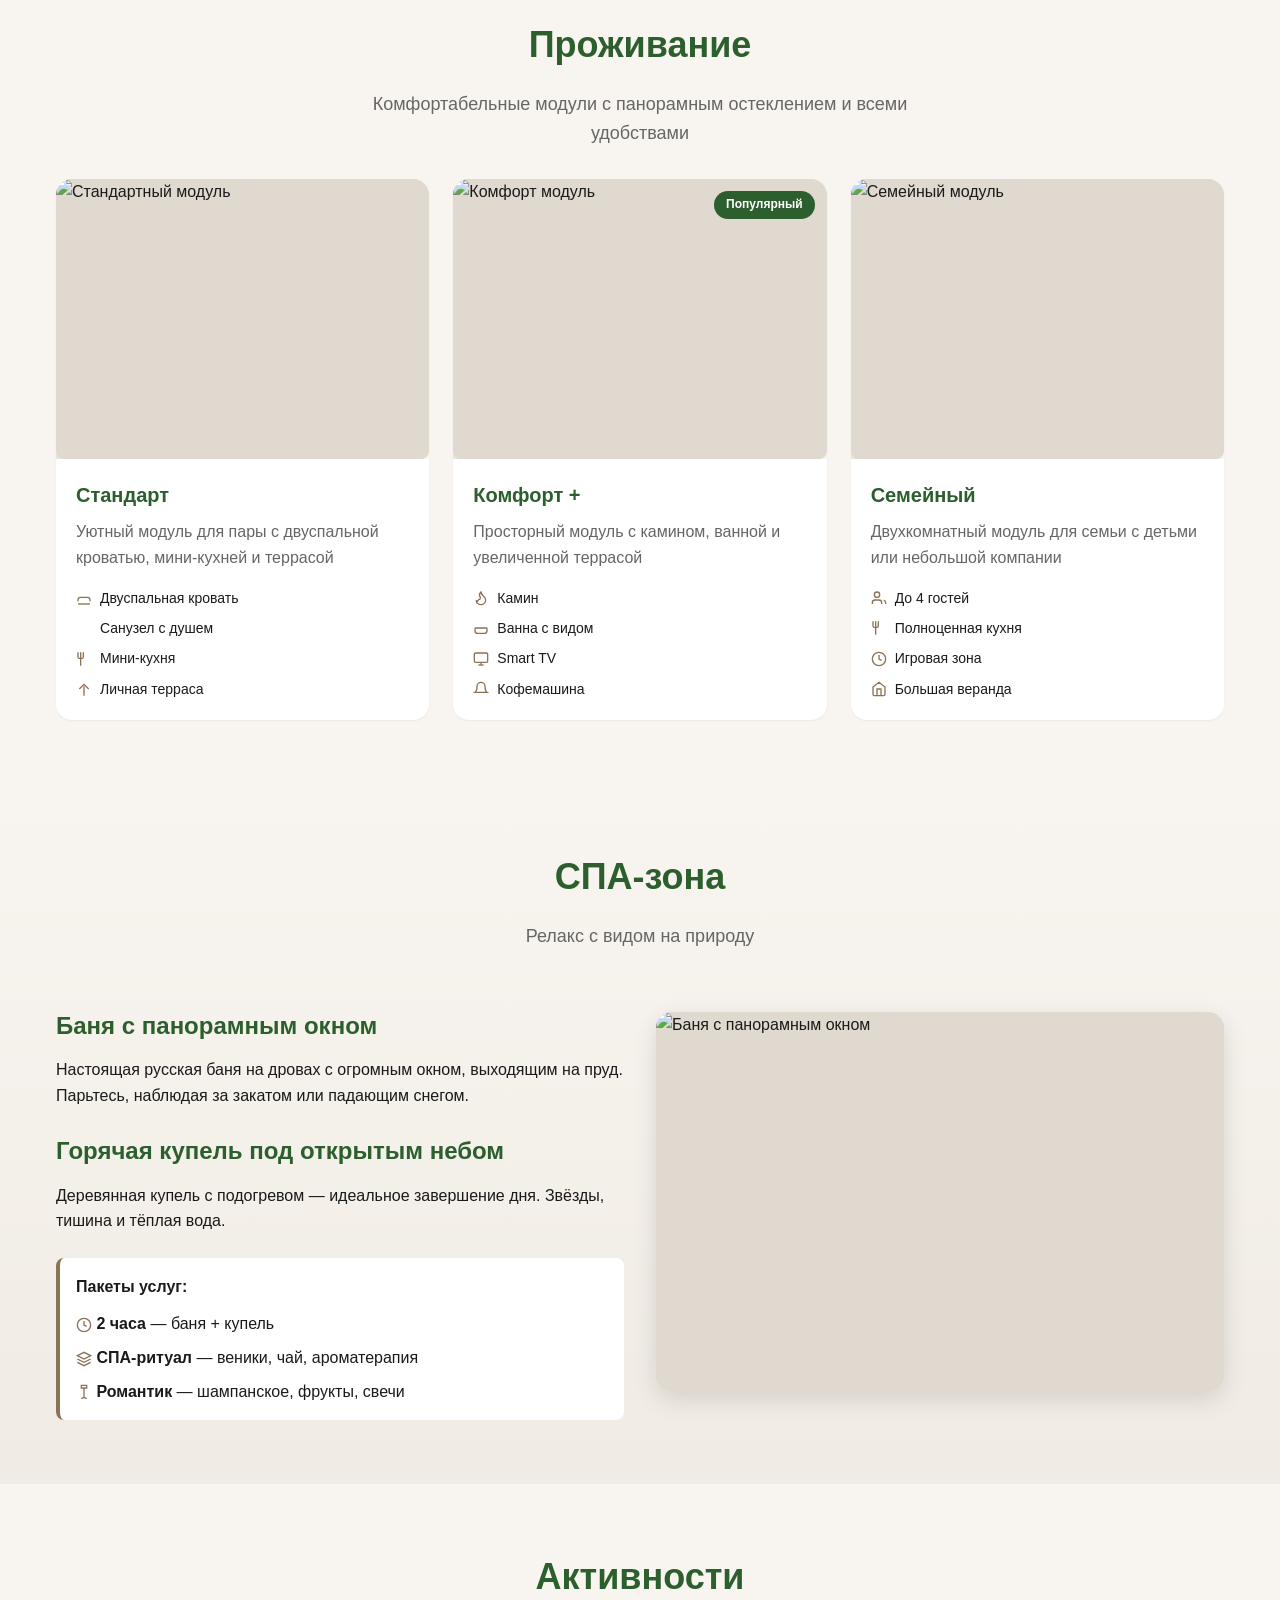
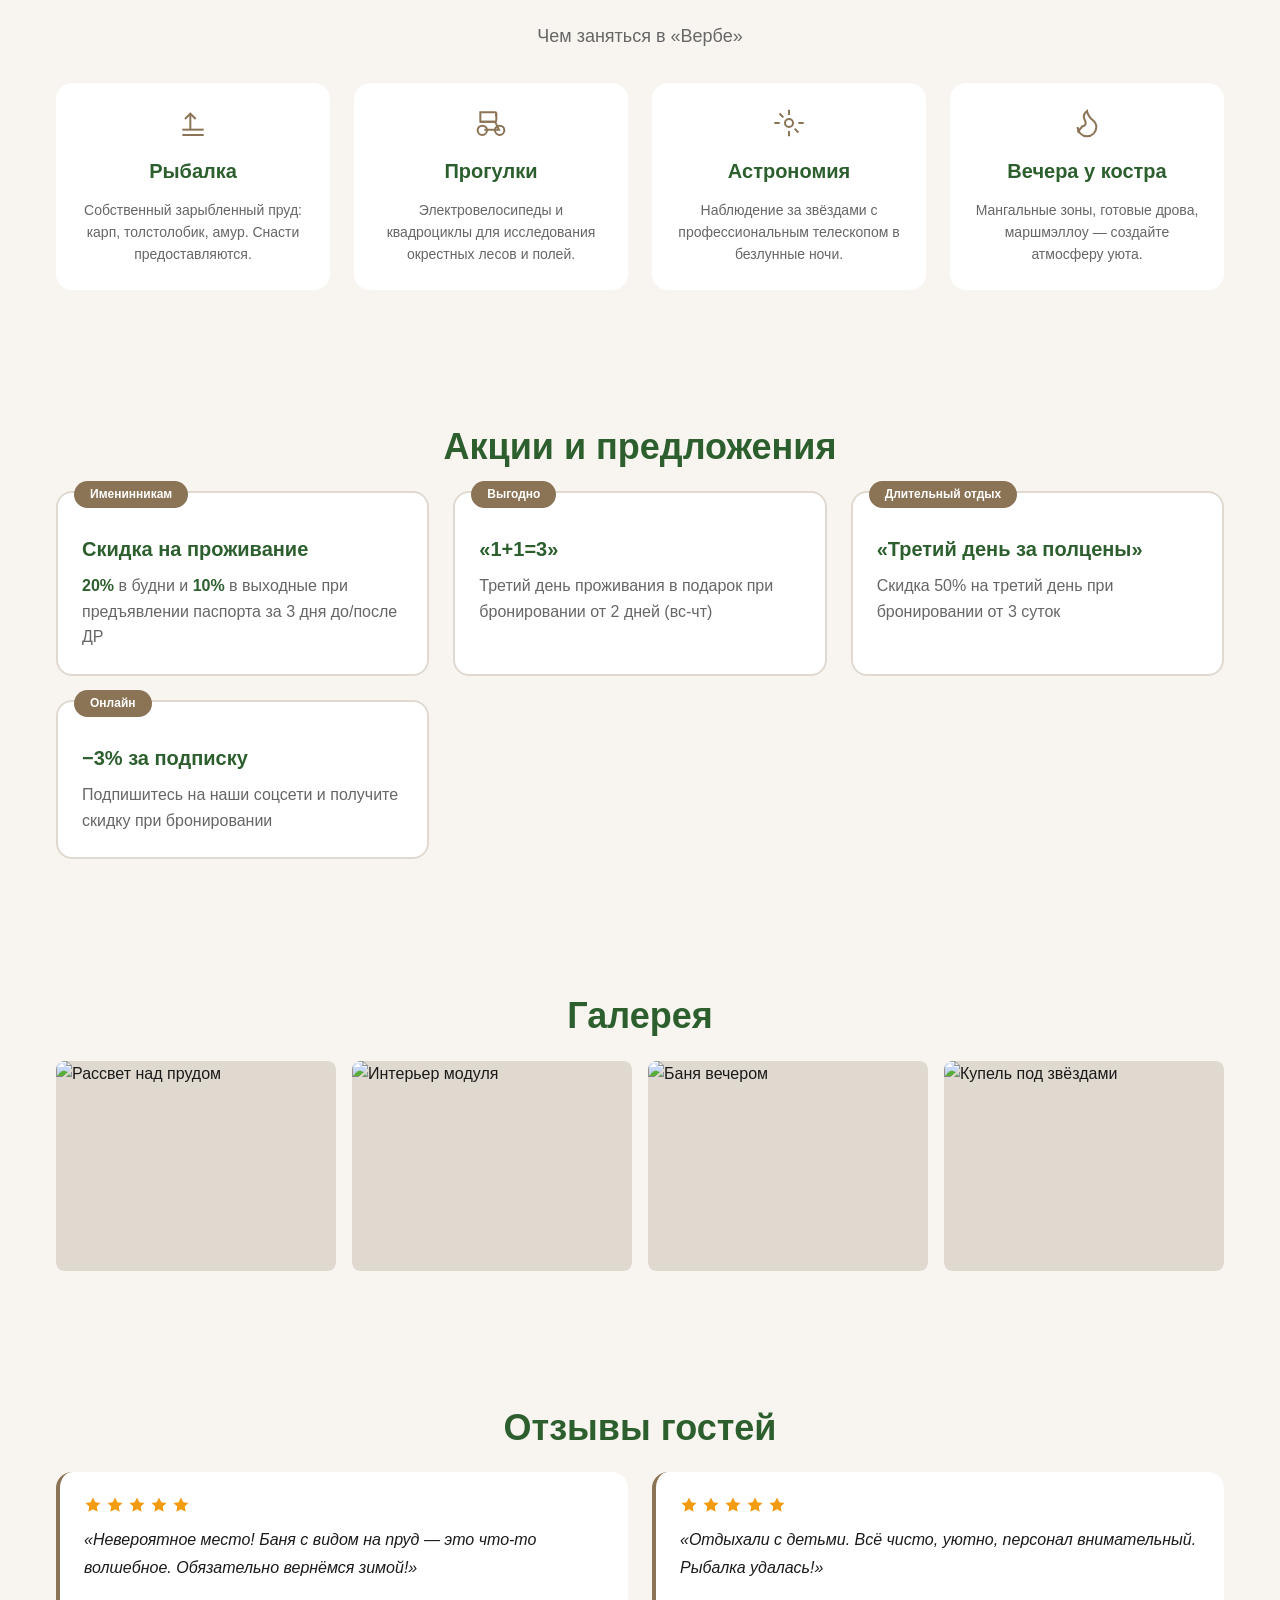
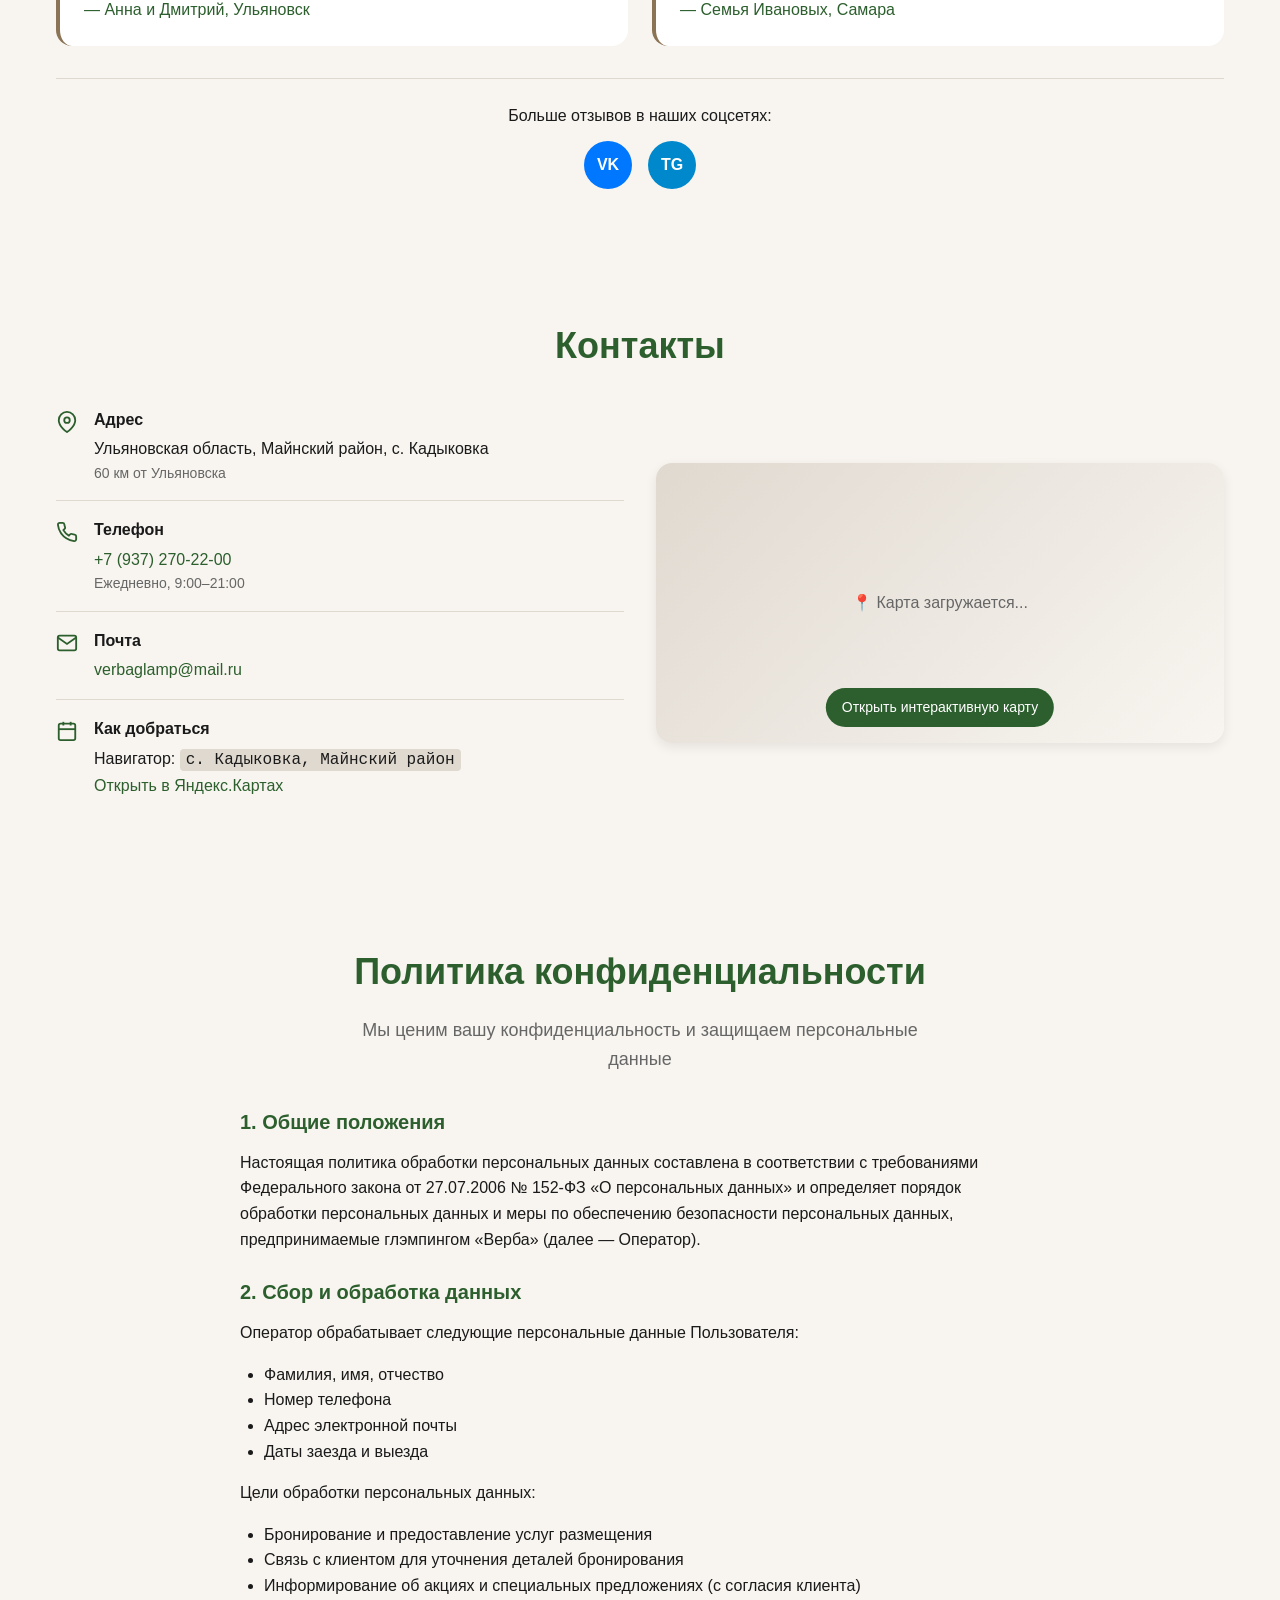
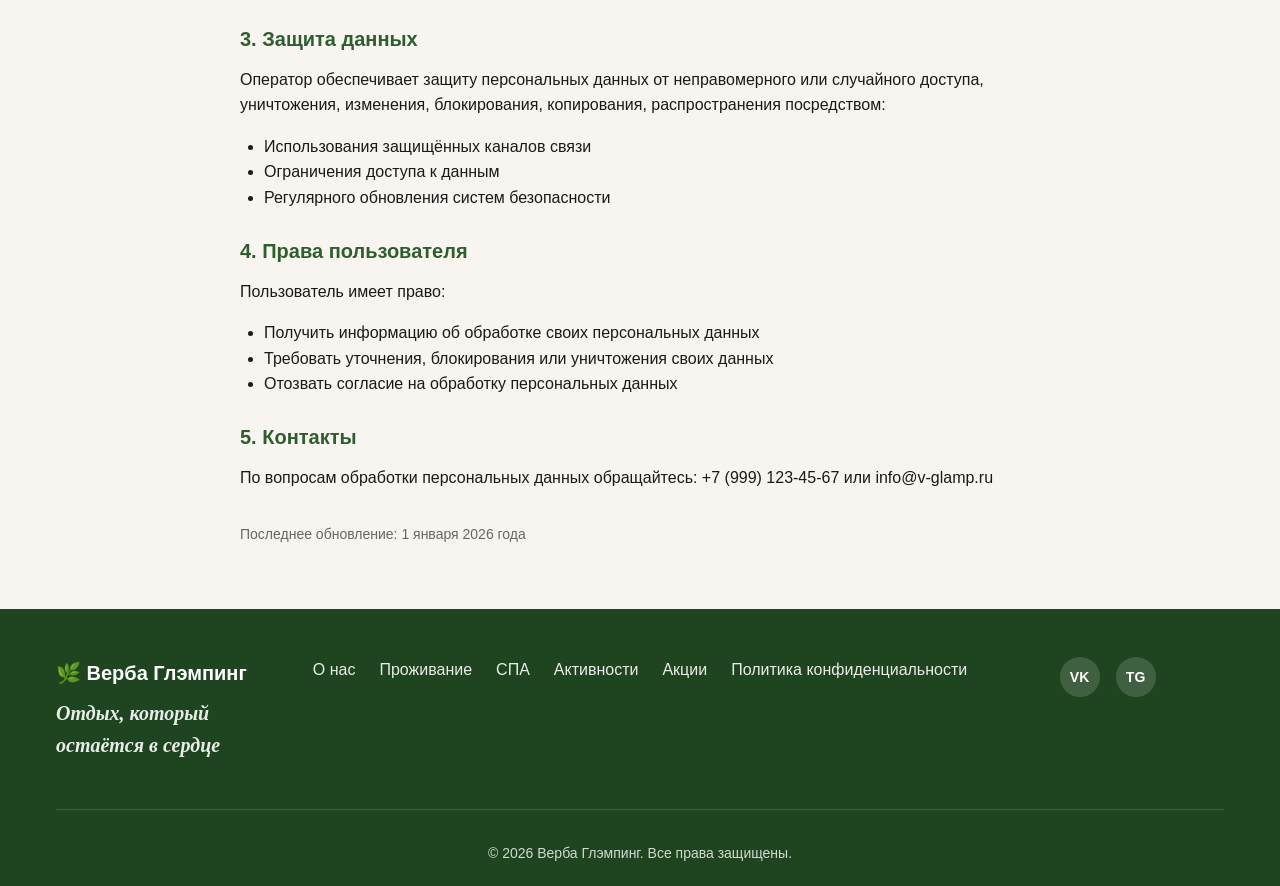
==== commit 5b5766e0: "Update website with privacy policy and analytics - Add comprehensive Russian privacy policy section " ====
--- a/index.html
+++ b/index.html
@@ -358,6 +358,55 @@
     </section>
   </main>
 
+  <!-- Политика конфиденциальности -->
+  <section id="privacy-policy" class="section" aria-labelledby="privacy-title">
+    <div class="container">
+      <h2 id="privacy-title" class="section__title">Политика конфиденциальности</h2>
+      <p class="section__subtitle">Мы ценим вашу конфиденциальность и защищаем персональные данные</p>
+      
+      <div style="max-width: 800px; margin: 0 auto; text-align: left;">
+        <h3 style="font-family: var(--font-heading); font-size: var(--text-xl); color: var(--color-primary); margin: var(--space-6) 0 var(--space-3);">1. Общие положения</h3>
+        <p style="margin-bottom: var(--space-4);">Настоящая политика обработки персональных данных составлена в соответствии с требованиями Федерального закона от 27.07.2006 № 152-ФЗ «О персональных данных» и определяет порядок обработки персональных данных и меры по обеспечению безопасности персональных данных, предпринимаемые глэмпингом «Верба» (далее — Оператор).</p>
+        
+        <h3 style="font-family: var(--font-heading); font-size: var(--text-xl); color: var(--color-primary); margin: var(--space-6) 0 var(--space-3);">2. Сбор и обработка данных</h3>
+        <p style="margin-bottom: var(--space-4);">Оператор обрабатывает следующие персональные данные Пользователя:</p>
+        <ul style="list-style: disc; padding-left: var(--space-6); margin-bottom: var(--space-4);">
+          <li>Фамилия, имя, отчество</li>
+          <li>Номер телефона</li>
+          <li>Адрес электронной почты</li>
+          <li>Даты заезда и выезда</li>
+        </ul>
+        <p style="margin-bottom: var(--space-4);">Цели обработки персональных данных:</p>
+        <ul style="list-style: disc; padding-left: var(--space-6); margin-bottom: var(--space-4);">
+          <li>Бронирование и предоставление услуг размещения</li>
+          <li>Связь с клиентом для уточнения деталей бронирования</li>
+          <li>Информирование об акциях и специальных предложениях (с согласия клиента)</li>
+        </ul>
+        
+        <h3 style="font-family: var(--font-heading); font-size: var(--text-xl); color: var(--color-primary); margin: var(--space-6) 0 var(--space-3);">3. Защита данных</h3>
+        <p style="margin-bottom: var(--space-4);">Оператор обеспечивает защиту персональных данных от неправомерного или случайного доступа, уничтожения, изменения, блокирования, копирования, распространения посредством:</p>
+        <ul style="list-style: disc; padding-left: var(--space-6); margin-bottom: var(--space-4);">
+          <li>Использования защищённых каналов связи</li>
+          <li>Ограничения доступа к данным</li>
+          <li>Регулярного обновления систем безопасности</li>
+        </ul>
+        
+        <h3 style="font-family: var(--font-heading); font-size: var(--text-xl); color: var(--color-primary); margin: var(--space-6) 0 var(--space-3);">4. Права пользователя</h3>
+        <p style="margin-bottom: var(--space-4);">Пользователь имеет право:</p>
+        <ul style="list-style: disc; padding-left: var(--space-6); margin-bottom: var(--space-4);">
+          <li>Получить информацию об обработке своих персональных данных</li>
+          <li>Требовать уточнения, блокирования или уничтожения своих данных</li>
+          <li>Отозвать согласие на обработку персональных данных</li>
+        </ul>
+        
+        <h3 style="font-family: var(--font-heading); font-size: var(--text-xl); color: var(--color-primary); margin: var(--space-6) 0 var(--space-3);">5. Контакты</h3>
+        <p style="margin-bottom: var(--space-4);">По вопросам обработки персональных данных обращайтесь: <a href="tel:+79991234567" class="link">+7 (999) 123-45-67</a> или <a href="mailto:info@v-glamp.ru" class="link">info@v-glamp.ru</a></p>
+        
+        <p style="margin-top: var(--space-8); font-size: var(--text-sm); color: var(--color-text-muted);">Последнее обновление: <time datetime="2026-01-01">1 января 2026 года</time></p>
+      </div>
+    </div>
+  </section>
+
   <footer class="footer" role="contentinfo">
     <div class="container footer__inner">
       <div class="footer__brand">🌿 Верба Глэмпинг<p class="footer__slogan">Отдых, который остаётся в сердце</p></div>
@@ -392,7 +441,7 @@
       window.addEventListener('scroll', () => header.classList.toggle('header--scrolled', window.pageYOffset > 50), { passive: true });
       const observer = new IntersectionObserver((entries) => { entries.forEach(entry => { if (entry.isIntersecting) { entry.target.style.opacity = '1'; entry.target.style.transform = 'translateY(0)'; observer.unobserve(entry.target); } }); }, { threshold: 0.1 });
       document.querySelectorAll('.section').forEach(sec => { sec.style.opacity = '0'; sec.style.transform = 'translateY(20px)'; sec.style.transition = 'opacity 0.6s ease, transform 0.6s ease'; observer.observe(sec); });
-      document.querySelectorAll('a[href^="tel:"]').forEach(link => link.addEventListener('click', () => { if (typeof ym === 'function') ym(00000000, 'reachGoal', 'phone_click'); if (window.gtag) gtag('event', 'click', { event_category: 'phone' }); }));
+      document.querySelectorAll('a[href^="tel:"]').forEach(link => link.addEventListener('click', () => { if (typeof ym === 'function') ym(XXXXXXX, 'reachGoal', 'phone_click'); if (window.gtag) gtag('event', 'click', { event_category: 'phone' }); }));
       let lastTouchEnd = 0; document.addEventListener('touchend', (e) => { if (Date.now() - lastTouchEnd <= 300) e.preventDefault(); lastTouchEnd = Date.now(); }, { passive: false });
     });
   </script>
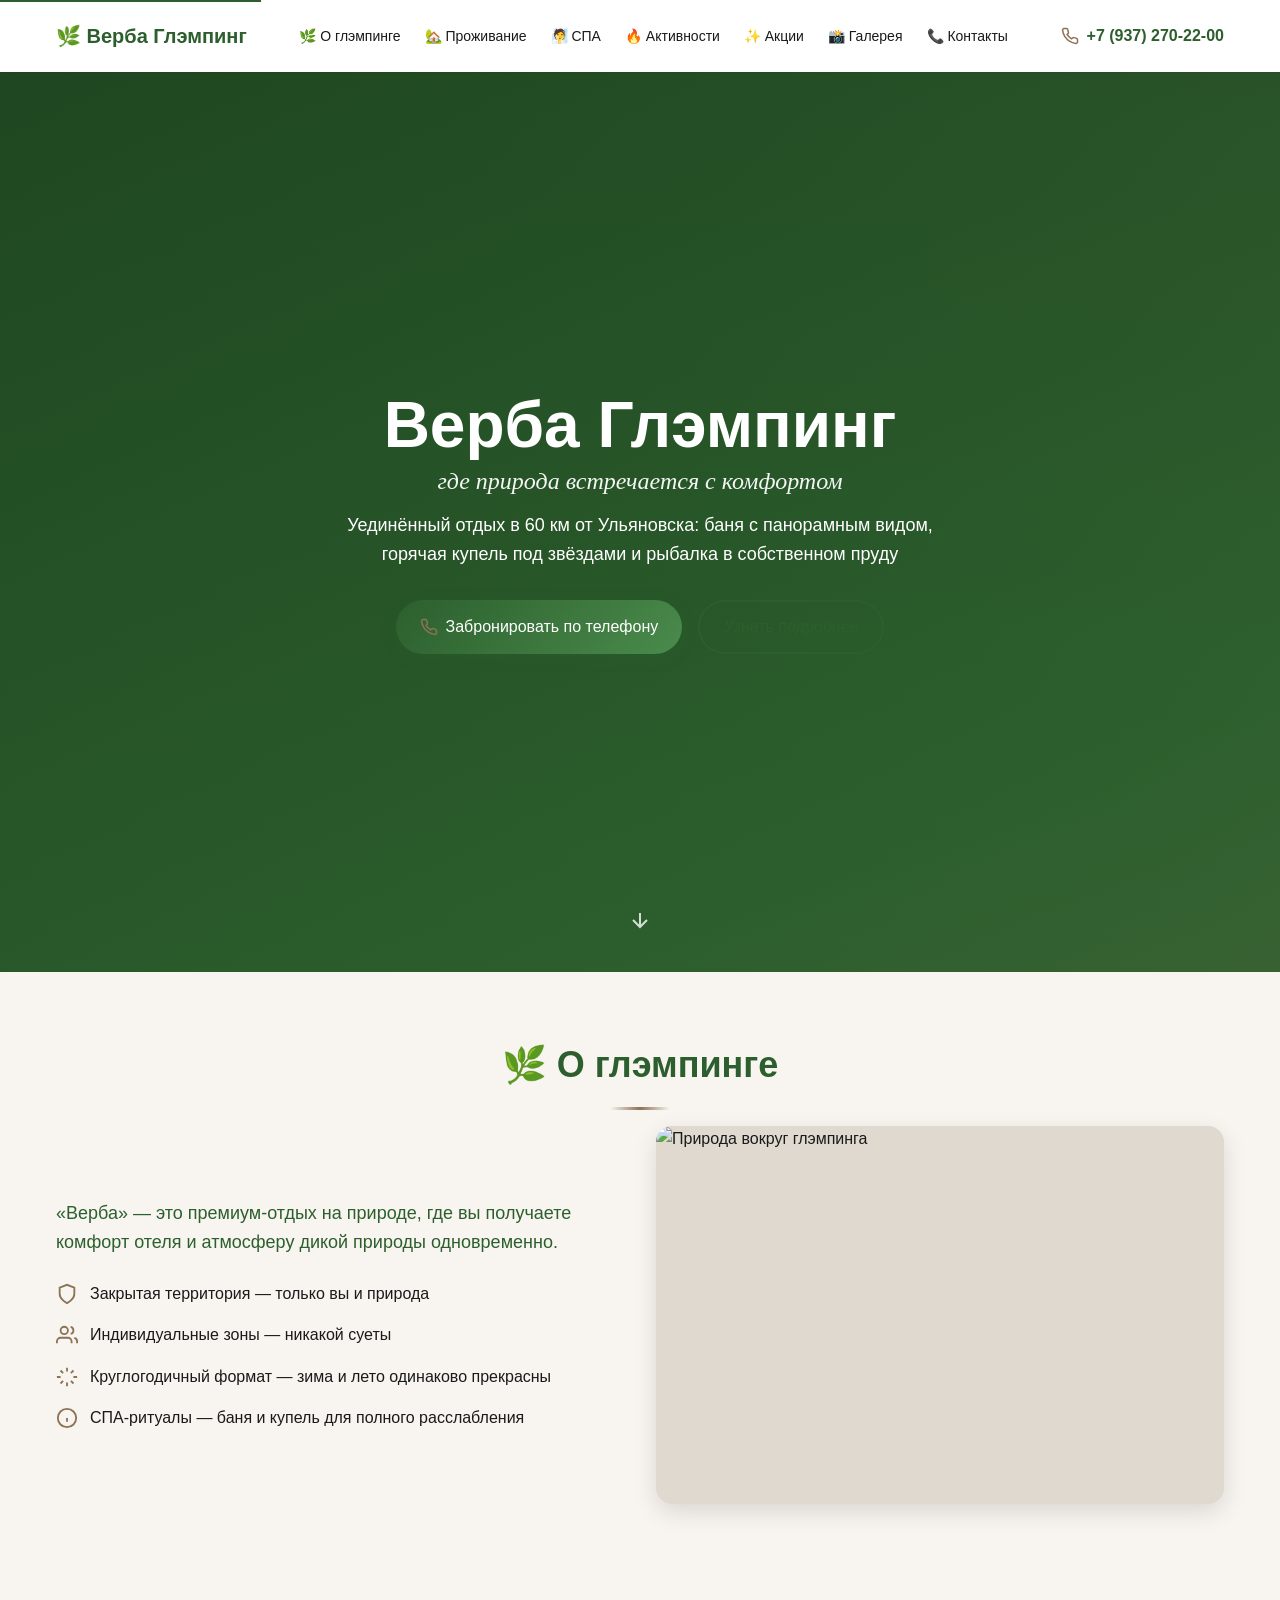
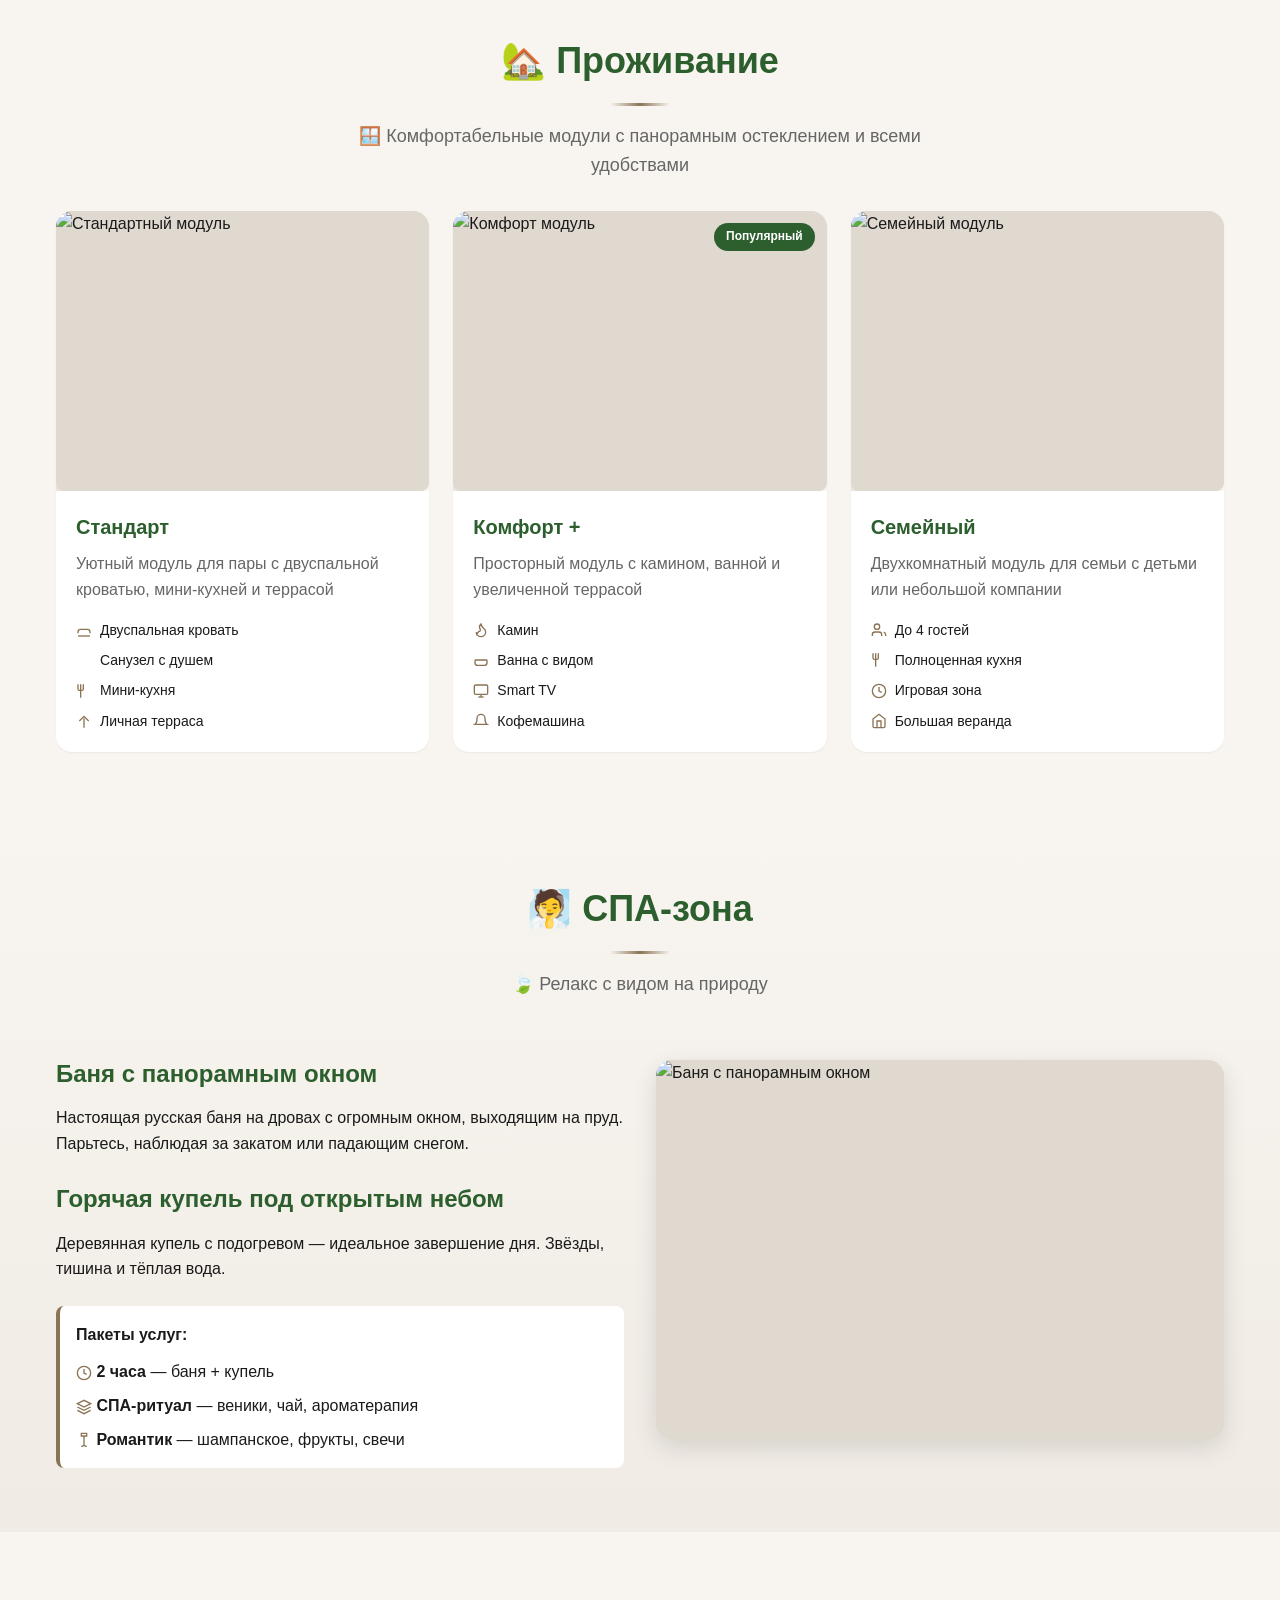
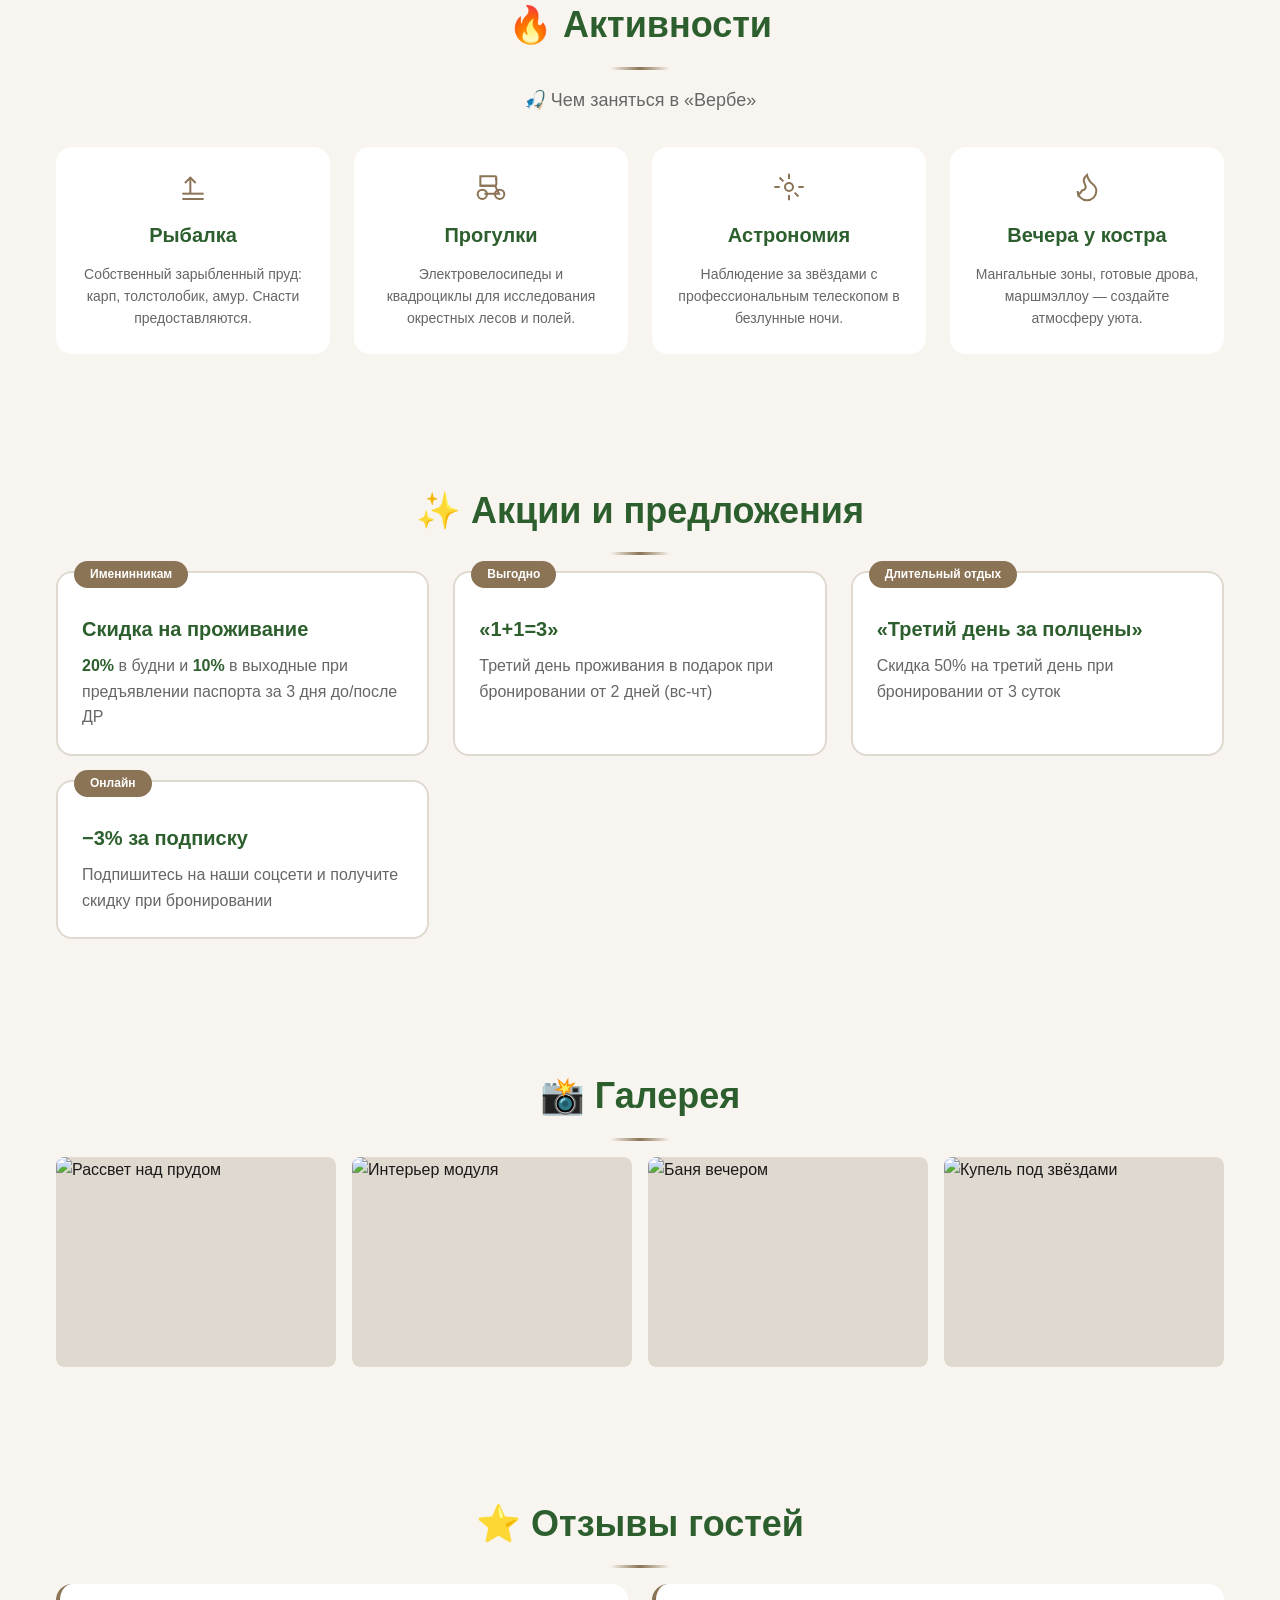
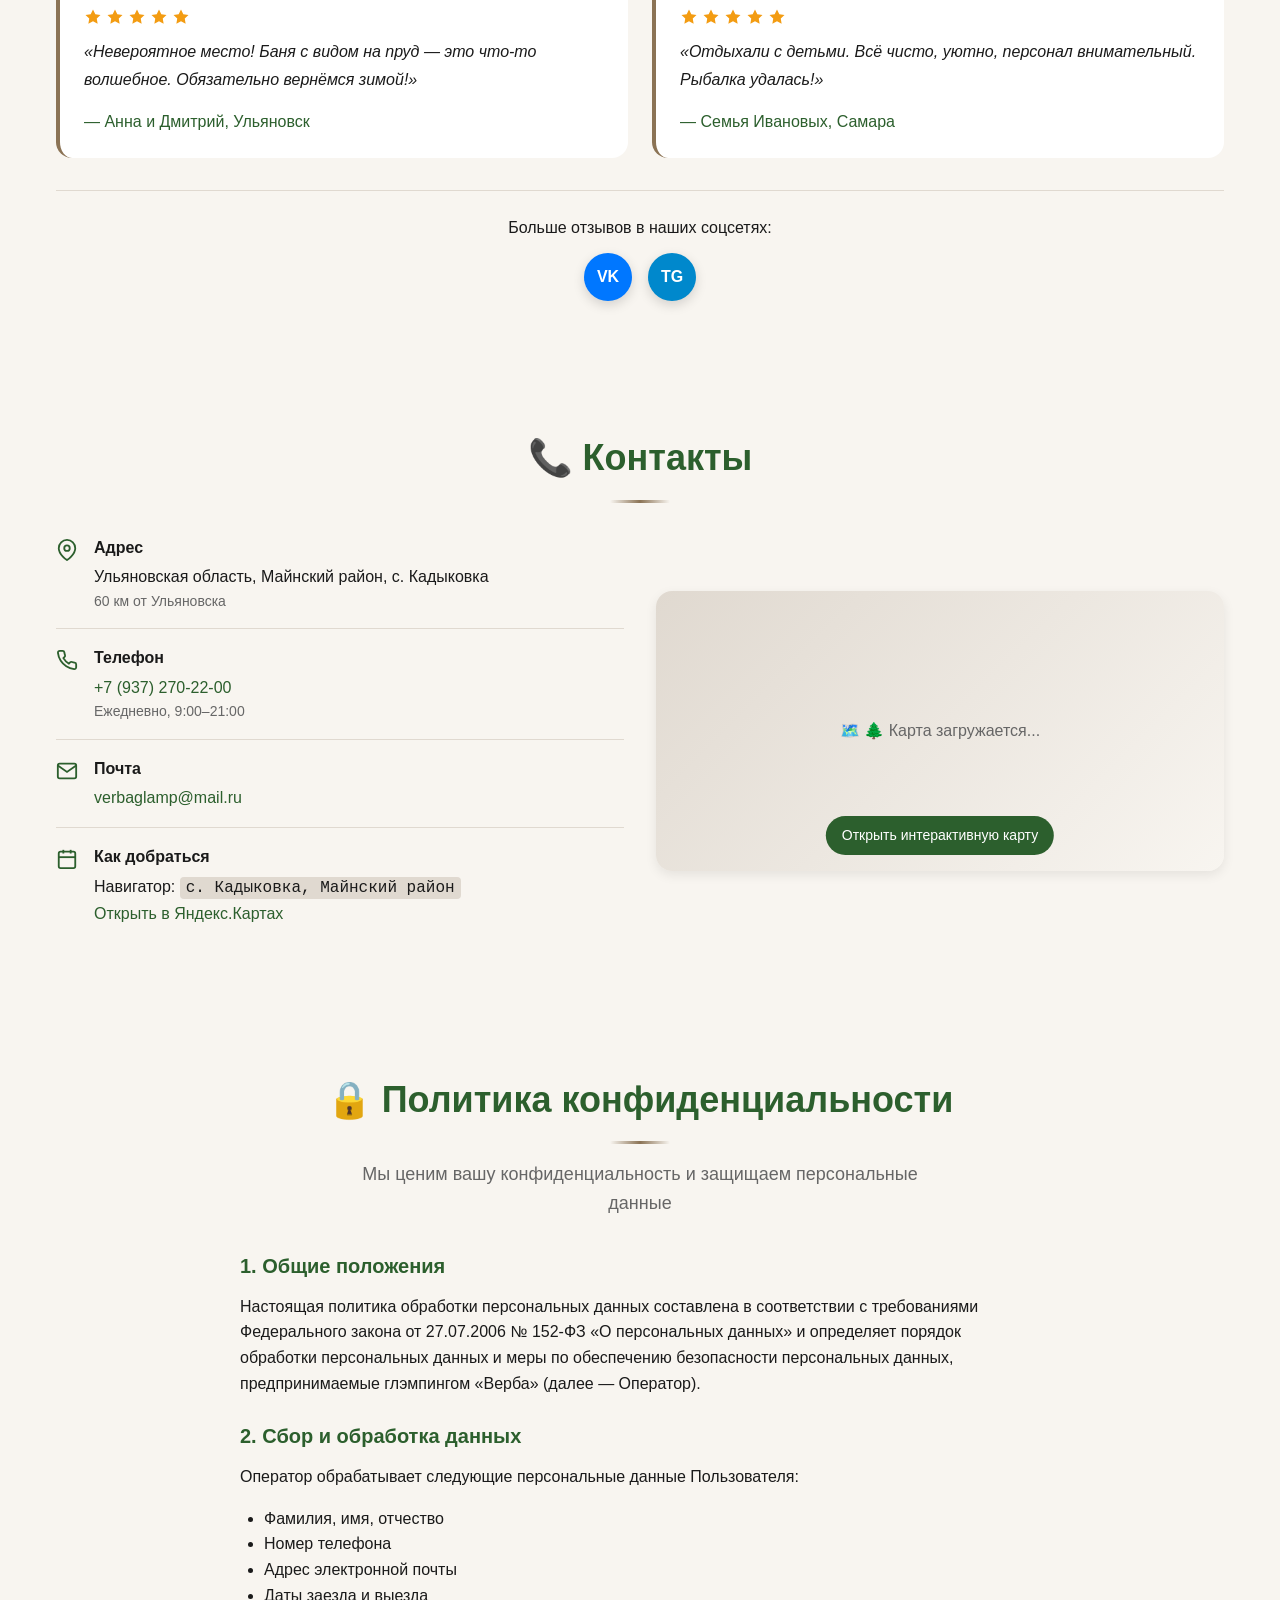
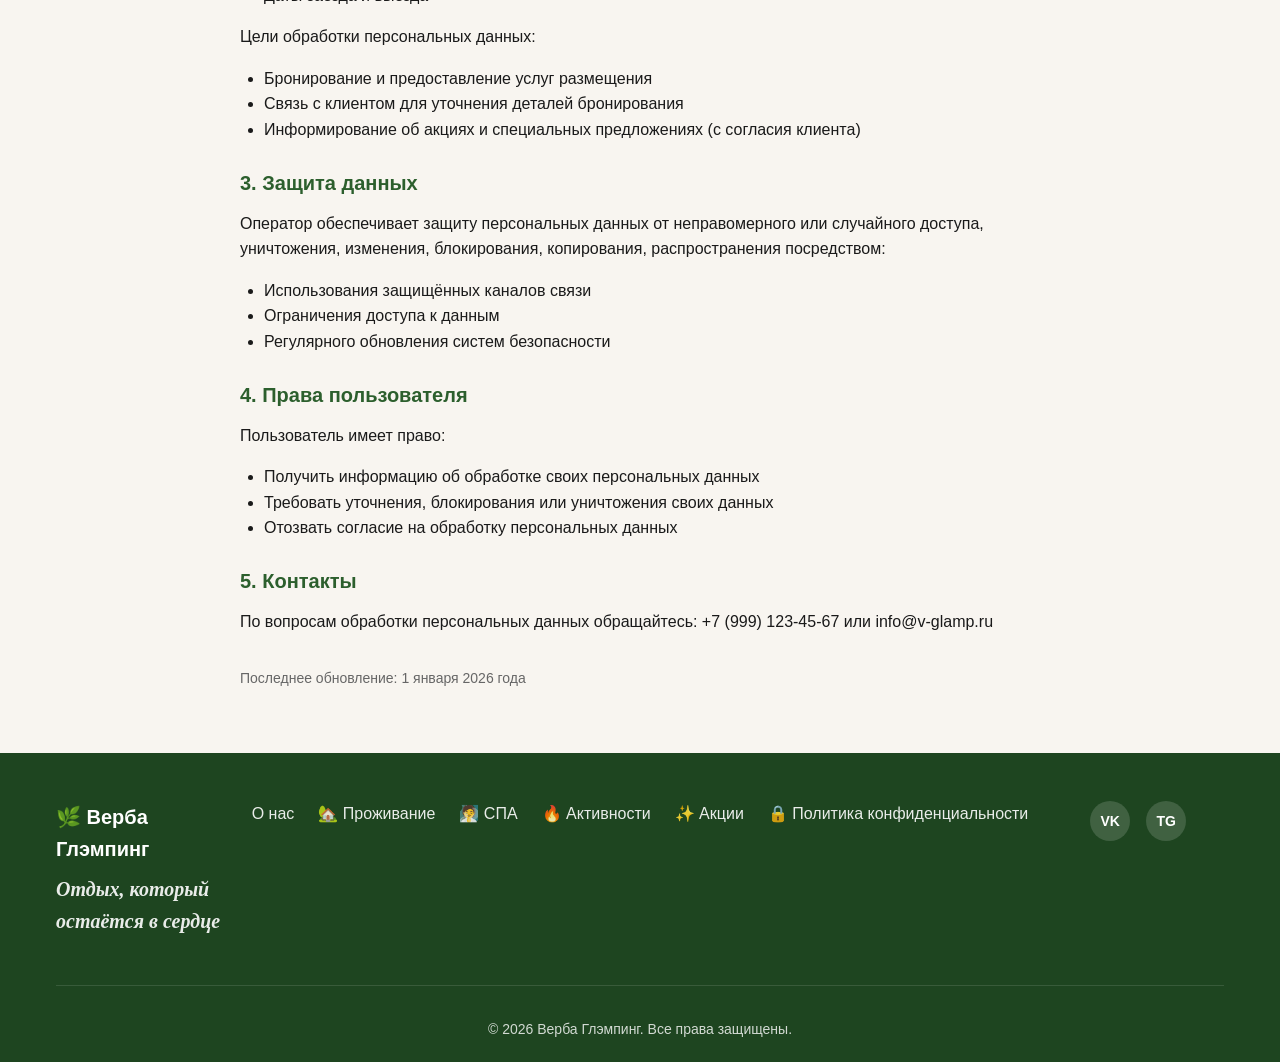
==== commit 21e411df: "UI-улучшения: градиенты кнопок и hero, декор заголовков, hover-анимации карточек, CSS reveal-классы," ====
--- a/index.html
+++ b/index.html
@@ -54,16 +54,30 @@
     .skip-link:focus { top: 0; }
     .container { width: 100%; max-width: var(--container-max); margin: 0 auto; padding: 0 var(--space-4); }
     .section { padding: var(--space-12) 0; }
-    .section__title { font-family: var(--font-heading); font-size: var(--text-3xl); font-weight: 700; color: var(--color-primary); text-align: center; margin-bottom: var(--space-4); }
+    .section__title { font-family: var(--font-heading); font-size: var(--text-3xl); font-weight: 700; color: var(--color-primary); text-align: center; margin-bottom: var(--space-4); position: relative; padding-bottom: var(--space-4); }
+    .section__title::after { content: ''; position: absolute; bottom: 0; left: 50%; transform: translateX(-50%); width: 60px; height: 3px; border-radius: 2px; background: linear-gradient(90deg, transparent, var(--color-secondary), transparent); }
+    .reveal { opacity: 0; transform: translateY(24px); transition: opacity 0.6s ease, transform 0.6s ease; }
+    .reveal.visible { opacity: 1; transform: translateY(0); }
+    .card:hover, .activity-card:hover, .offer-card:hover { box-shadow: var(--shadow-lg); }
+    .activity-card__icon svg { transition: transform var(--transition-base); }
+    .activity-card:hover .activity-card__icon svg { transform: scale(1.15) rotate(-5deg); }
+    .offer-card { overflow: visible; }
+    .offer-card__badge { transition: transform var(--transition-fast); }
+    .offer-card:hover .offer-card__badge { transform: scale(1.08) translateY(-2px); }
+    .review-card { transition: transform var(--transition-base), box-shadow var(--transition-base); }
+    .review-card:hover { transform: translateY(-4px); box-shadow: var(--shadow-md); }
+    .social-link { box-shadow: 0 4px 12px rgba(0,0,0,0.15); }
+    .social-link.vk:hover { background: linear-gradient(135deg, #0077FF, #005CE6); }
+    .social-link.telegram:hover { background: linear-gradient(135deg, #0088CC, #006AA5); }
     .section__subtitle { text-align: center; color: var(--color-text-muted); font-size: var(--text-lg); max-width: 600px; margin: 0 auto var(--space-8); }
     .text-sm { font-size: var(--text-sm); } .text-muted { color: var(--color-text-muted); }
     .code { background: var(--color-border); padding: 2px 6px; border-radius: var(--radius-sm); font-family: monospace; }
     .icon { display: inline-flex; align-items: center; justify-content: center; vertical-align: middle; color: var(--color-secondary); }
     .btn { display: inline-flex; align-items: center; gap: var(--space-2); padding: var(--space-3) var(--space-6); border-radius: var(--radius-full); font-weight: 500; font-size: var(--text-base); transition: all var(--transition-fast); text-align: center; }
-    .btn--primary { background: var(--color-primary); color: var(--color-white); }
-    .btn--primary:hover { background: var(--color-primary-dark); transform: translateY(-2px); box-shadow: var(--shadow-md); }
+    .btn--primary { background: linear-gradient(135deg, #2C5F2D 0%, #4A8B4C 100%); color: var(--color-white); box-shadow: 0 4px 14px rgba(44,95,45,0.35); }
+    .btn--primary:hover { background: linear-gradient(135deg, #1E4520 0%, #2C5F2D 100%); transform: translateY(-3px) scale(1.02); box-shadow: 0 8px 24px rgba(44,95,45,0.45); }
     .btn--outline { background: transparent; color: var(--color-primary); border: 2px solid var(--color-primary); }
-    .btn--outline:hover { background: var(--color-primary); color: var(--color-white); }
+    .btn--outline:hover { background: var(--color-primary); color: var(--color-white); transform: translateY(-3px) scale(1.02); box-shadow: var(--shadow-md); }
     .header { position: sticky; top: 0; z-index: 100; background: var(--color-bg-alt); box-shadow: var(--shadow-sm); height: var(--header-height); transition: box-shadow var(--transition-fast); }
     .header--scrolled { box-shadow: var(--shadow-md); }
     .header__inner { display: flex; align-items: center; justify-content: space-between; height: 100%; }
@@ -80,8 +94,9 @@
     .header__phone { display: flex; align-items: center; gap: var(--space-2); font-weight: 600; color: var(--color-primary); }
     .header__phone:hover { color: var(--color-primary-dark); }
     .hero { position: relative; min-height: 100vh; display: flex; align-items: center; justify-content: center; text-align: center; color: var(--color-white); overflow: hidden; }
-    .hero__bg { position: absolute; inset: 0; background: linear-gradient(135deg, rgba(44,95,45,0.85), rgba(139,115,85,0.75)), linear-gradient(45deg, #2C5F2D, #8B7355); z-index: -1; }
-    .hero__content { max-width: 800px; padding: var(--space-8); animation: fadeInUp 0.8s ease; }
+    .hero__bg { position: absolute; inset: 0; background: linear-gradient(160deg, rgba(30,69,32,0.92) 0%, rgba(44,95,45,0.85) 40%, rgba(139,115,85,0.78) 100%), linear-gradient(45deg, #1E4520, #2C5F2D, #8B7355); background-size: 200% 200%; animation: gradientShift 12s ease infinite; z-index: -1; }
+    @keyframes gradientShift { 0%, 100% { background-position: 0% 50%; } 50% { background-position: 100% 50%; } }
+    .hero__content { max-width: 800px; padding: var(--space-8); animation: fadeInUp 0.9s ease 0.2s both; }
     @keyframes fadeInUp { from { opacity: 0; transform: translateY(30px); } to { opacity: 1; transform: translateY(0); } }
     .hero__title { font-family: var(--font-heading); font-size: var(--text-5xl); font-weight: 700; margin-bottom: var(--space-4); line-height: 1.1; }
     .hero__subtitle { display: block; font-family: var(--font-accent); font-style: italic; font-size: var(--text-2xl); font-weight: 400; margin-top: var(--space-2); opacity: 0.95; }
@@ -217,13 +232,13 @@
       <nav class="nav" role="navigation" aria-label="Основная навигация">
         <button class="nav__toggle" aria-expanded="false" aria-controls="nav-menu" aria-label="Открыть меню"><span class="nav__toggle-line"></span></button>
         <ul class="nav__menu" id="nav-menu">
-          <li><a href="#about" class="nav__link">О глэмпинге</a></li>
-          <li><a href="#rooms" class="nav__link">Проживание</a></li>
-          <li><a href="#spa" class="nav__link">СПА</a></li>
-          <li><a href="#activities" class="nav__link">Активности</a></li>
-          <li><a href="#offers" class="nav__link">Акции</a></li>
-          <li><a href="#gallery" class="nav__link">Галерея</a></li>
-          <li><a href="#contacts" class="nav__link">Контакты</a></li>
+          <li><a href="#about" class="nav__link">🌿 О глэмпинге</a></li>
+          <li><a href="#rooms" class="nav__link">🏡 Проживание</a></li>
+          <li><a href="#spa" class="nav__link">🧖 СПА</a></li>
+          <li><a href="#activities" class="nav__link">🔥 Активности</a></li>
+          <li><a href="#offers" class="nav__link">✨ Акции</a></li>
+          <li><a href="#gallery" class="nav__link">📸 Галерея</a></li>
+          <li><a href="#contacts" class="nav__link">📞 Контакты</a></li>
         </ul>
       </nav>
       <a href="tel:+79372702200" class="header__phone" aria-label="Позвонить">
@@ -249,7 +264,7 @@
 
     <section id="about" class="section about" aria-labelledby="about-title">
       <div class="container">
-        <h2 id="about-title" class="section__title">О глэмпинге</h2>
+        <h2 id="about-title" class="section__title">🌿 О глэмпинге</h2>
         <div class="about__grid">
           <div class="about__text">
             <p class="about__lead">«Верба» — это премиум-отдых на природе, где вы получаете комфорт отеля и атмосферу дикой природы одновременно.</p>
@@ -267,8 +282,8 @@
 
     <section id="rooms" class="section rooms" aria-labelledby="rooms-title">
       <div class="container">
-        <h2 id="rooms-title" class="section__title">Проживание</h2>
-        <p class="section__subtitle">Комфортабельные модули с панорамным остеклением и всеми удобствами</p>
+        <h2 id="rooms-title" class="section__title">🏡 Проживание</h2>
+        <p class="section__subtitle">🪟 Комфортабельные модули с панорамным остеклением и всеми удобствами</p>
         <div class="cards-grid">
           <article class="card"><div class="card__image"><img src="assets/img/room-standard.webp" alt="Стандартный модуль" width="400" height="300" loading="lazy" /></div><div class="card__content"><h3 class="card__title">Стандарт</h3><p class="card__desc">Уютный модуль для пары с двуспальной кроватью, мини-кухней и террасой</p><ul class="card__amenities"><li><svg class="icon" width="16" height="16" viewBox="0 0 24 24" fill="none" stroke="currentColor" stroke-width="2"><path d="M3 17v-2a4 4 0 0 1 4-4h10a4 4 0 0 1 4 4v2"/><path d="M3 21h18"/></svg> Двуспальная кровать</li><li><svg class="icon" width="16" height="16" viewBox="0 0 24 24" fill="none" stroke="currentColor" stroke-width="2"><path d="M4 4h.01"/><path d="M8 4h.01"/><path d="M12 4h.01"/><path d="M16 4h.01"/><path d="M20 4h.01"/></svg> Санузел с душем</li><li><svg class="icon" width="16" height="16" viewBox="0 0 24 24" fill="none" stroke="currentColor" stroke-width="2"><path d="M3 2v7c0 1.1.9 2 2 2h4a2 2 0 0 0 2-2V2"/><path d="M7 2v20"/></svg> Мини-кухня</li><li><svg class="icon" width="16" height="16" viewBox="0 0 24 24" fill="none" stroke="currentColor" stroke-width="2"><path d="M12 22V8"/><path d="M5 12l7-7 7 7"/></svg> Личная терраса</li></ul></div></article>
           <article class="card"><div class="card__badge">Популярный</div><div class="card__image"><img src="assets/img/room-comfort.webp" alt="Комфорт модуль" width="400" height="300" loading="lazy" /></div><div class="card__content"><h3 class="card__title">Комфорт +</h3><p class="card__desc">Просторный модуль с камином, ванной и увеличенной террасой</p><ul class="card__amenities"><li><svg class="icon" width="16" height="16" viewBox="0 0 24 24" fill="none" stroke="currentColor" stroke-width="2"><path d="M8.5 14.5A2.5 2.5 0 0 0 11 12c0-1.38-.5-2-1-3-1.072-2.143-.224-4.054 2-6 .5 2.5 2 4.9 4 6.5 2 1.6 3 3.5 3 5.5a7 7 0 1 1-14 0c0 1.1.2 2.2.5 3.3z"/></svg> Камин</li><li><svg class="icon" width="16" height="16" viewBox="0 0 24 24" fill="none" stroke="currentColor" stroke-width="2"><path d="M4 12h16a1 1 0 0 1 1 1v3a4 4 0 0 1-4 4H7a4 4 0 0 1-4-4v-3a1 1 0 0 1 1-1Z"/></svg> Ванна с видом</li><li><svg class="icon" width="16" height="16" viewBox="0 0 24 24" fill="none" stroke="currentColor" stroke-width="2"><rect x="2" y="3" width="20" height="14" rx="2"/><path d="M8 21h8"/><path d="M12 17v4"/></svg> Smart TV</li><li><svg class="icon" width="16" height="16" viewBox="0 0 24 24" fill="none" stroke="currentColor" stroke-width="2"><path d="M18 8a6 6 0 0 0-12 0c0 7-3 9-3 9h18s-3-2-3-9"/></svg> Кофемашина</li></ul></div></article>
@@ -279,8 +294,8 @@
 
     <section id="spa" class="section spa" aria-labelledby="spa-title">
       <div class="container">
-        <h2 id="spa-title" class="section__title">СПА-зона</h2>
-        <p class="section__subtitle">Релакс с видом на природу</p>
+        <h2 id="spa-title" class="section__title">🧖 СПА-зона</h2>
+        <p class="section__subtitle">🍃 Релакс с видом на природу</p>
         <div class="spa__grid">
           <div class="spa__content">
             <h3 class="spa__subtitle">Баня с панорамным окном</h3>
@@ -296,8 +311,8 @@
 
     <section id="activities" class="section activities" aria-labelledby="activities-title">
       <div class="container">
-        <h2 id="activities-title" class="section__title">Активности</h2>
-        <p class="section__subtitle">Чем заняться в «Вербе»</p>
+        <h2 id="activities-title" class="section__title">🔥 Активности</h2>
+        <p class="section__subtitle">🎣 Чем заняться в «Вербе»</p>
         <div class="activities__grid">
           <article class="activity-card"><div class="activity-card__icon"><svg width="32" height="32" viewBox="0 0 24 24" fill="none" stroke="currentColor" stroke-width="1.5"><path d="M6 9l4-4 4 4"/><path d="M10 5v12"/><path d="M20 17H4"/><path d="M20 21H4"/></svg></div><h3>Рыбалка</h3><p>Собственный зарыбленный пруд: карп, толстолобик, амур. Снасти предоставляются.</p></article>
           <article class="activity-card"><div class="activity-card__icon"><svg width="32" height="32" viewBox="0 0 24 24" fill="none" stroke="currentColor" stroke-width="1.5"><circle cx="5.5" cy="17.5" r="3.5"/><circle cx="18.5" cy="17.5" r="3.5"/><path d="M15 6a1 1 0 0 1 1 1v3a1 1 0 0 1-1 1H4V4h11a1 1 0 0 1 1 1v1Z"/><path d="M4 11h11l3 6H7"/></svg></div><h3>Прогулки</h3><p>Электровелосипеды и квадроциклы для исследования окрестных лесов и полей.</p></article>
@@ -309,7 +324,7 @@
 
     <section id="offers" class="section offers" aria-labelledby="offers-title">
       <div class="container">
-        <h2 id="offers-title" class="section__title">Акции и предложения</h2>
+        <h2 id="offers-title" class="section__title">✨ Акции и предложения</h2>
         <div class="offers__grid">
           <article class="offer-card"><div class="offer-card__badge">Именинникам</div><h3>Скидка на проживание</h3><p><strong>20%</strong> в будни и <strong>10%</strong> в выходные при предъявлении паспорта за 3 дня до/после ДР</p></article>
           <article class="offer-card"><div class="offer-card__badge">Выгодно</div><h3>«1+1=3»</h3><p>Третий день проживания в подарок при бронировании от 2 дней (вс-чт)</p></article>
@@ -321,7 +336,7 @@
 
     <section id="gallery" class="section gallery" aria-labelledby="gallery-title">
       <div class="container">
-        <h2 id="gallery-title" class="section__title">Галерея</h2>
+        <h2 id="gallery-title" class="section__title">📸 Галерея</h2>
         <div class="gallery__grid">
           <a href="assets/img/gallery-1-full.jpg" class="gallery__item" data-lightbox="gallery"><img src="assets/img/gallery-1-thumb.webp" alt="Рассвет над прудом" width="400" height="300" loading="lazy" /></a>
           <a href="assets/img/gallery-2-full.jpg" class="gallery__item" data-lightbox="gallery"><img src="assets/img/gallery-2-thumb.webp" alt="Интерьер модуля" width="400" height="300" loading="lazy" /></a>
@@ -333,7 +348,7 @@
 
     <section class="section reviews" aria-labelledby="reviews-title">
       <div class="container">
-        <h2 id="reviews-title" class="section__title">Отзывы гостей</h2>
+        <h2 id="reviews-title" class="section__title">⭐ Отзывы гостей</h2>
         <div class="reviews__slider">
           <blockquote class="review-card"><div class="review-card__rating" aria-label="5 звезд"><svg width="18" height="18" viewBox="0 0 24 24" fill="currentColor"><path d="M12 2l3.09 6.26L22 9.27l-5 4.87 1.18 6.88L12 17.77l-6.18 3.25L7 14.14 2 9.27l6.91-1.01L12 2z"/></svg><svg width="18" height="18" viewBox="0 0 24 24" fill="currentColor"><path d="M12 2l3.09 6.26L22 9.27l-5 4.87 1.18 6.88L12 17.77l-6.18 3.25L7 14.14 2 9.27l6.91-1.01L12 2z"/></svg><svg width="18" height="18" viewBox="0 0 24 24" fill="currentColor"><path d="M12 2l3.09 6.26L22 9.27l-5 4.87 1.18 6.88L12 17.77l-6.18 3.25L7 14.14 2 9.27l6.91-1.01L12 2z"/></svg><svg width="18" height="18" viewBox="0 0 24 24" fill="currentColor"><path d="M12 2l3.09 6.26L22 9.27l-5 4.87 1.18 6.88L12 17.77l-6.18 3.25L7 14.14 2 9.27l6.91-1.01L12 2z"/></svg><svg width="18" height="18" viewBox="0 0 24 24" fill="currentColor"><path d="M12 2l3.09 6.26L22 9.27l-5 4.87 1.18 6.88L12 17.77l-6.18 3.25L7 14.14 2 9.27l6.91-1.01L12 2z"/></svg></div><p class="review-card__text">«Невероятное место! Баня с видом на пруд — это что-то волшебное. Обязательно вернёмся зимой!»</p><footer class="review-card__author">— Анна и Дмитрий, Ульяновск</footer></blockquote>
           <blockquote class="review-card"><div class="review-card__rating" aria-label="5 звезд"><svg width="18" height="18" viewBox="0 0 24 24" fill="currentColor"><path d="M12 2l3.09 6.26L22 9.27l-5 4.87 1.18 6.88L12 17.77l-6.18 3.25L7 14.14 2 9.27l6.91-1.01L12 2z"/></svg><svg width="18" height="18" viewBox="0 0 24 24" fill="currentColor"><path d="M12 2l3.09 6.26L22 9.27l-5 4.87 1.18 6.88L12 17.77l-6.18 3.25L7 14.14 2 9.27l6.91-1.01L12 2z"/></svg><svg width="18" height="18" viewBox="0 0 24 24" fill="currentColor"><path d="M12 2l3.09 6.26L22 9.27l-5 4.87 1.18 6.88L12 17.77l-6.18 3.25L7 14.14 2 9.27l6.91-1.01L12 2z"/></svg><svg width="18" height="18" viewBox="0 0 24 24" fill="currentColor"><path d="M12 2l3.09 6.26L22 9.27l-5 4.87 1.18 6.88L12 17.77l-6.18 3.25L7 14.14 2 9.27l6.91-1.01L12 2z"/></svg><svg width="18" height="18" viewBox="0 0 24 24" fill="currentColor"><path d="M12 2l3.09 6.26L22 9.27l-5 4.87 1.18 6.88L12 17.77l-6.18 3.25L7 14.14 2 9.27l6.91-1.01L12 2z"/></svg></div><p class="review-card__text">«Отдыхали с детьми. Всё чисто, уютно, персонал внимательный. Рыбалка удалась!»</p><footer class="review-card__author">— Семья Ивановых, Самара</footer></blockquote>
@@ -344,7 +359,7 @@
 
     <section id="contacts" class="section contacts" aria-labelledby="contacts-title">
       <div class="container">
-        <h2 id="contacts-title" class="section__title">Контакты</h2>
+        <h2 id="contacts-title" class="section__title">📞 Контакты</h2>
         <div class="contacts__grid">
           <div class="contacts__info">
             <div class="contact-item"><svg class="icon" width="22" height="22" viewBox="0 0 24 24" fill="none" stroke="currentColor" stroke-width="2"><path d="M21 10c0 7-9 13-9 13s-9-6-9-13a9 9 0 0 1 18 0z"/><circle cx="12" cy="10" r="3"/></svg><div><strong>Адрес</strong><p>Ульяновская область, Майнский район, с. Кадыковка</p><p class="text-sm text-muted">60 км от Ульяновска</p></div></div>
@@ -352,7 +367,7 @@
             <div class="contact-item"><svg class="icon" width="22" height="22" viewBox="0 0 24 24" fill="none" stroke="currentColor" stroke-width="2"><path d="M4 4h16c1.1 0 2 .9 2 2v12c0 1.1-.9 2-2 2H4c-1.1 0-2-.9-2-2V6c0-1.1.9-2 2-2z"/><polyline points="22,6 12,13 2,6"/></svg><div><strong>Почта</strong><a href="mailto:verbaglamp@mail.ru" class="link">verbaglamp@mail.ru</a></div></div>
             <div class="contact-item"><svg class="icon" width="22" height="22" viewBox="0 0 24 24" fill="none" stroke="currentColor" stroke-width="2"><rect x="3" y="4" width="18" height="18" rx="2" ry="2"/><line x1="16" y1="2" x2="16" y2="6"/><line x1="8" y1="2" x2="8" y2="6"/><line x1="3" y1="10" x2="21" y2="10"/></svg><div><strong>Как добраться</strong><p>Навигатор: <code class="code">с. Кадыковка, Майнский район</code></p><a href="https://yandex.ru/maps/?text=Верба+глэмпинг+Кадыковка" class="link" target="_blank" rel="noopener">Открыть в Яндекс.Картах</a></div></div>
           </div>
-          <div class="contacts__map"><div class="map-placeholder" role="img" aria-label="Карта расположения">📍 Карта загружается...<a href="https://yandex.ru/maps/?text=Верба+глэмпинг+Кадыковка" class="map-link" target="_blank" rel="noopener">Открыть интерактивную карту</a></div></div>
+          <div class="contacts__map"><div class="map-placeholder" role="img" aria-label="Карта расположения">🗺️ 🌲 Карта загружается...<a href="https://yandex.ru/maps/?text=Верба+глэмпинг+Кадыковка" class="map-link" target="_blank" rel="noopener">Открыть интерактивную карту</a></div></div>
         </div>
       </div>
     </section>
@@ -361,7 +376,7 @@
   <!-- Политика конфиденциальности -->
   <section id="privacy-policy" class="section" aria-labelledby="privacy-title">
     <div class="container">
-      <h2 id="privacy-title" class="section__title">Политика конфиденциальности</h2>
+      <h2 id="privacy-title" class="section__title">🔒 Политика конфиденциальности</h2>
       <p class="section__subtitle">Мы ценим вашу конфиденциальность и защищаем персональные данные</p>
       
       <div style="max-width: 800px; margin: 0 auto; text-align: left;">
@@ -410,7 +425,7 @@
   <footer class="footer" role="contentinfo">
     <div class="container footer__inner">
       <div class="footer__brand">🌿 Верба Глэмпинг<p class="footer__slogan">Отдых, который остаётся в сердце</p></div>
-      <nav class="footer__nav" aria-label="Дополнительная навигация"><a href="#about">О нас</a><a href="#rooms">Проживание</a><a href="#spa">СПА</a><a href="#activities">Активности</a><a href="#offers">Акции</a><a href="#privacy-policy">Политика конфиденциальности</a></nav>
+      <nav class="footer__nav" aria-label="Дополнительная навигация"><a href="#about">О нас</a><a href="#rooms">🏡 Проживание</a><a href="#spa">🧖 СПА</a><a href="#activities">🔥 Активности</a><a href="#offers">✨ Акции</a><a href="#privacy-policy">🔒 Политика конфиденциальности</a></nav>
       <div class="footer__social"><a href="https://vk.com/verbaglamp" class="social-icon vk" aria-label="ВКонтакте" target="_blank" rel="noopener">VK</a><a href="https://t.me/verbaglamp" class="social-icon telegram" aria-label="Telegram" target="_blank" rel="noopener">TG</a></div>
       <div class="footer__copyright"><p>&copy; <time datetime="2026">2026</time> Верба Глэмпинг. Все права защищены.</p></div>
     </div>
@@ -439,9 +454,9 @@
         });
       });
       window.addEventListener('scroll', () => header.classList.toggle('header--scrolled', window.pageYOffset > 50), { passive: true });
-      const observer = new IntersectionObserver((entries) => { entries.forEach(entry => { if (entry.isIntersecting) { entry.target.style.opacity = '1'; entry.target.style.transform = 'translateY(0)'; observer.unobserve(entry.target); } }); }, { threshold: 0.1 });
-      document.querySelectorAll('.section').forEach(sec => { sec.style.opacity = '0'; sec.style.transform = 'translateY(20px)'; sec.style.transition = 'opacity 0.6s ease, transform 0.6s ease'; observer.observe(sec); });
-      document.querySelectorAll('a[href^="tel:"]').forEach(link => link.addEventListener('click', () => { if (typeof ym === 'function') ym(XXXXXXX, 'reachGoal', 'phone_click'); if (window.gtag) gtag('event', 'click', { event_category: 'phone' }); }));
+      const observer = new IntersectionObserver((entries) => { entries.forEach(entry => { if (entry.isIntersecting) { entry.target.classList.add('visible'); observer.unobserve(entry.target); } }); }, { threshold: 0.1 });
+      document.querySelectorAll('.section').forEach(sec => { sec.classList.add('reveal'); observer.observe(sec); });
+      document.querySelectorAll('a[href^="tel:"]').forEach(link => link.addEventListener('click', () => { /* TODO: подключить аналитику — при подключении раскомментировать: if (typeof ym === 'function') ym(номер_счётчика, 'reachGoal', 'phone_click'); if (window.gtag) gtag('event', 'click', { event_category: 'phone' }); */ }));
       let lastTouchEnd = 0; document.addEventListener('touchend', (e) => { if (Date.now() - lastTouchEnd <= 300) e.preventDefault(); lastTouchEnd = Date.now(); }, { passive: false });
     });
   </script>
